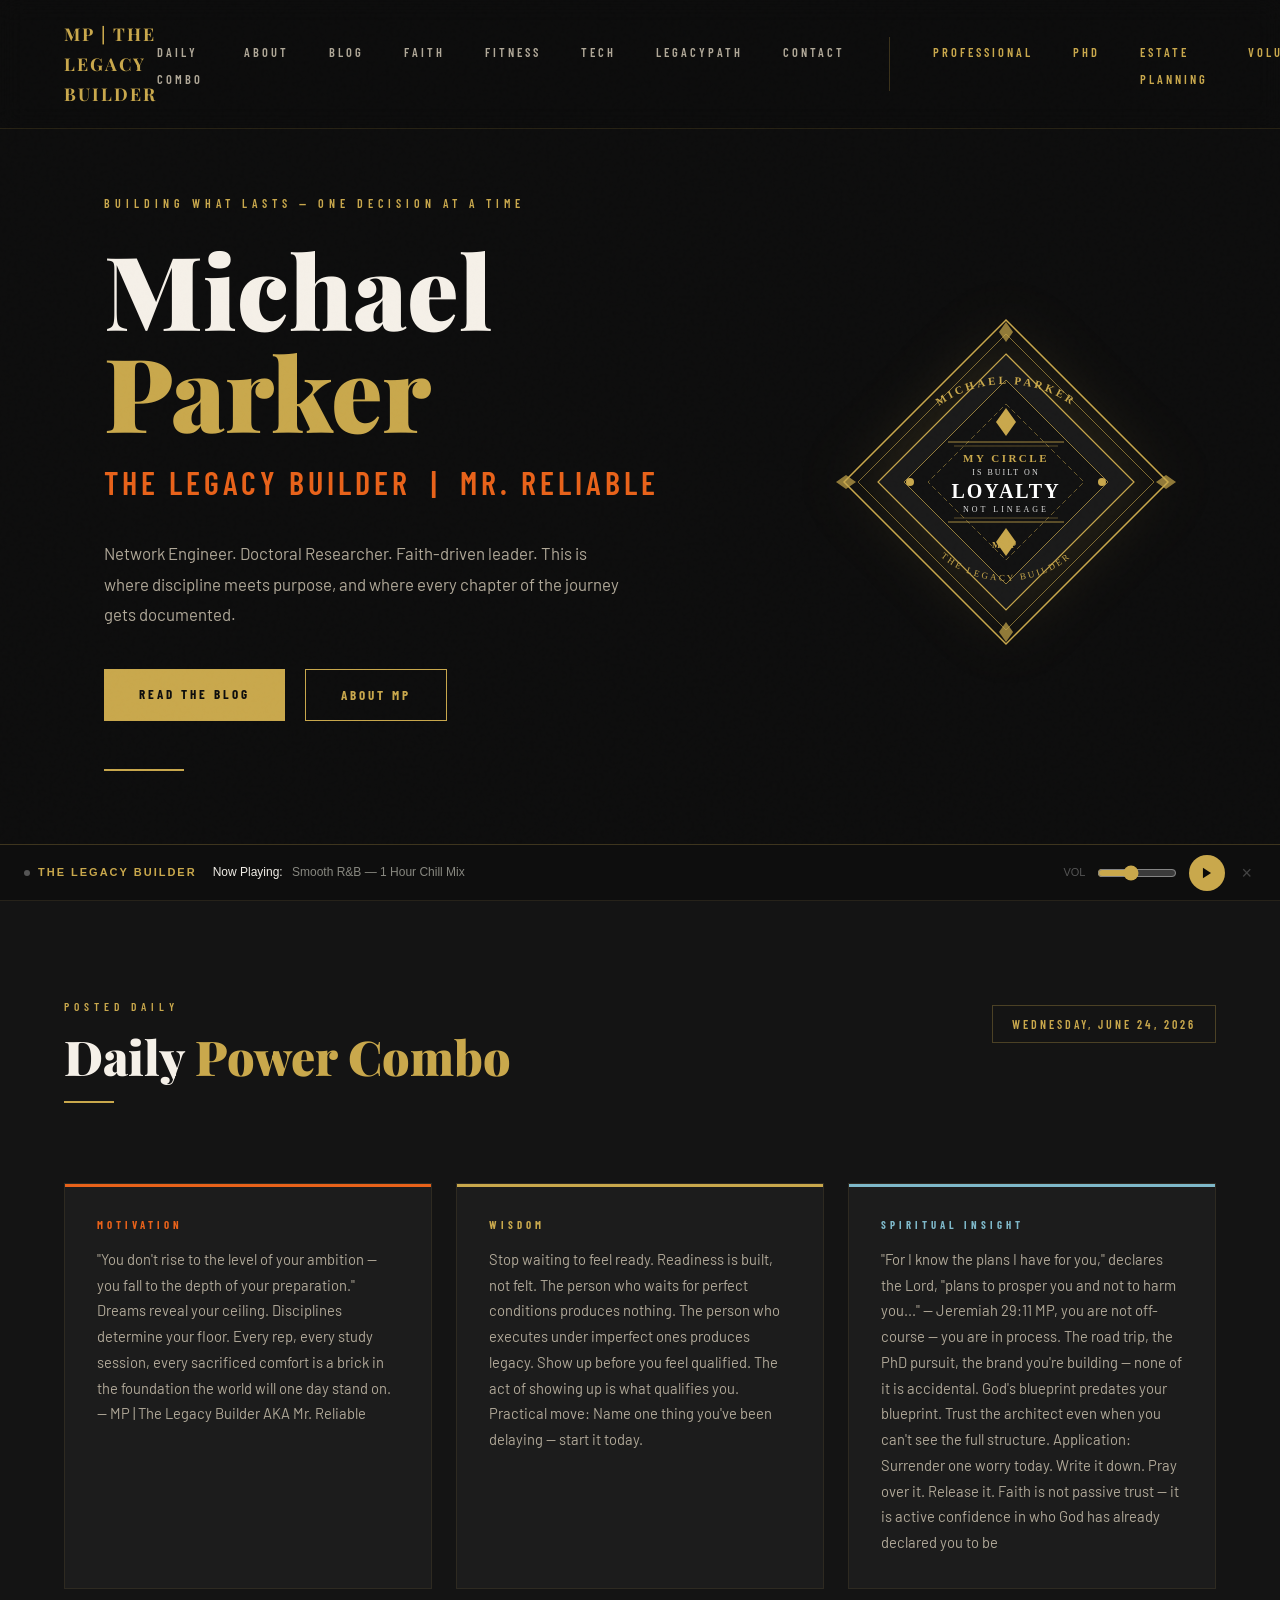
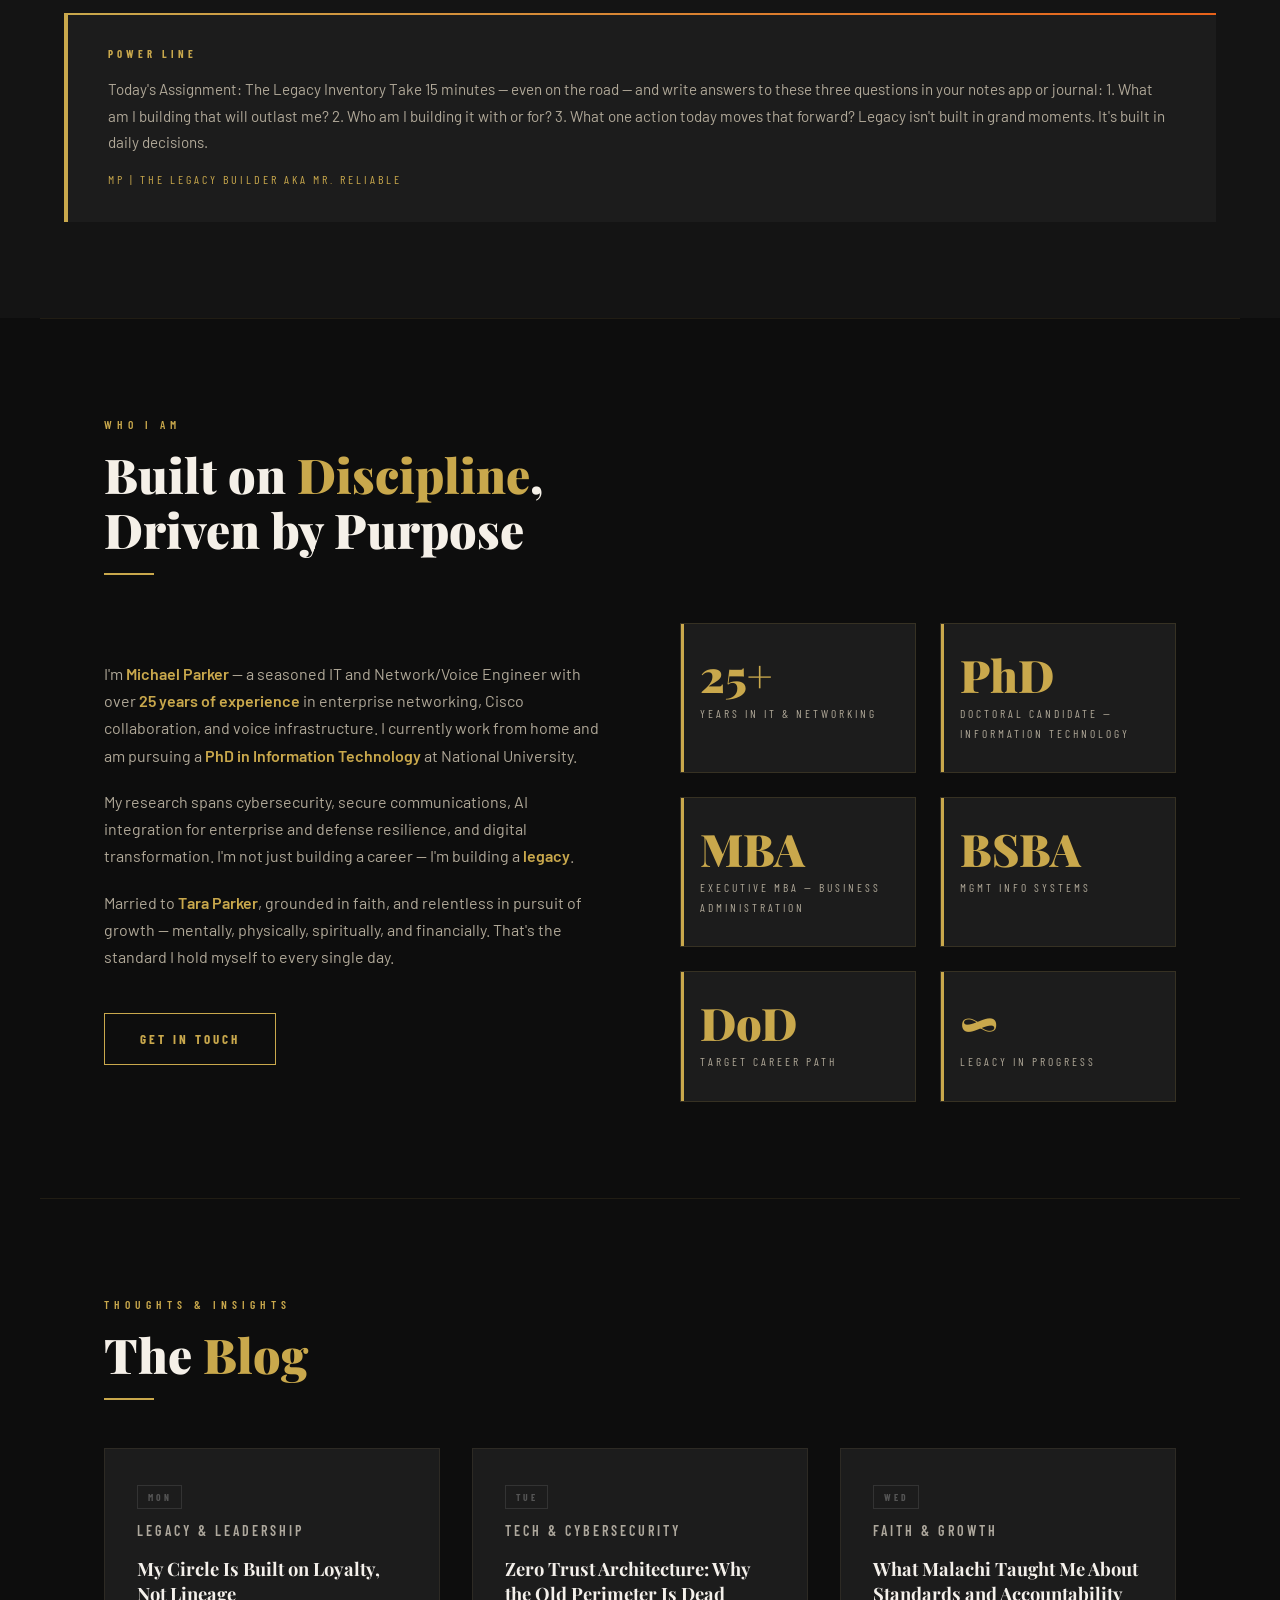
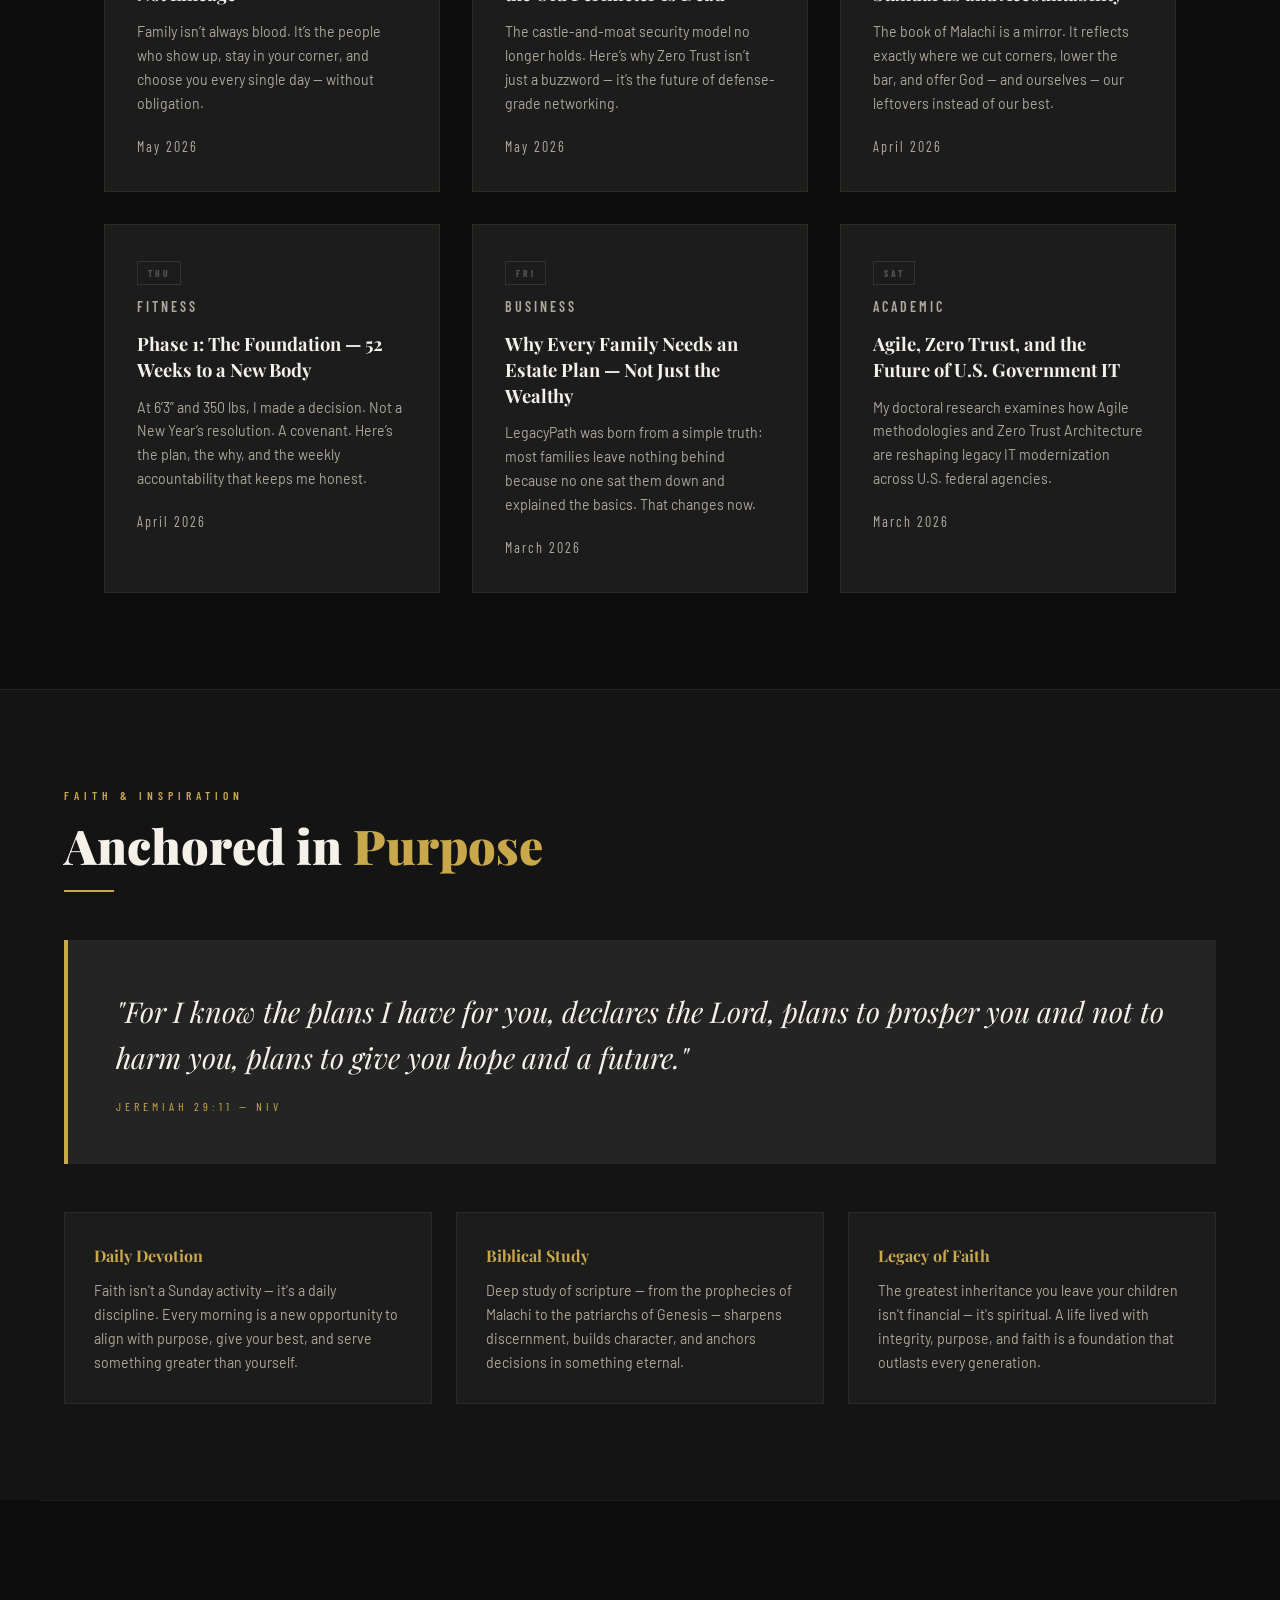
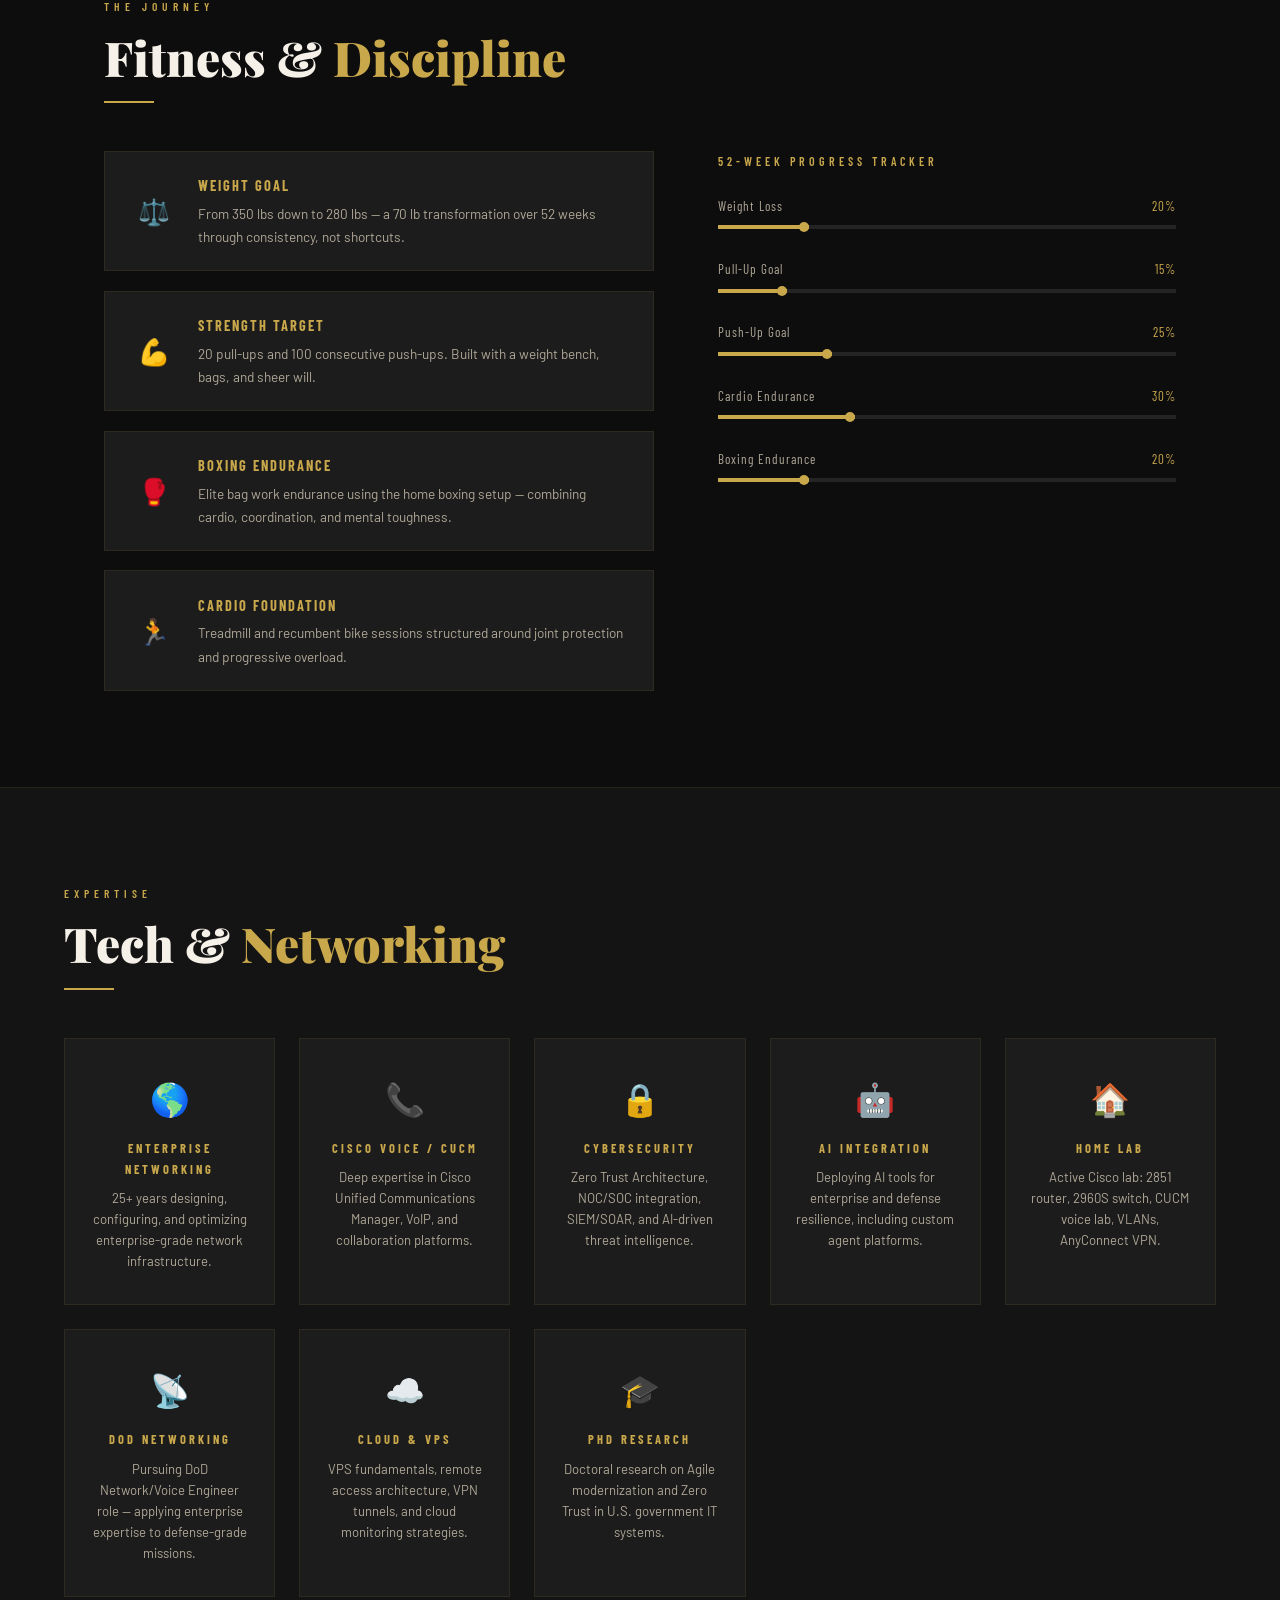
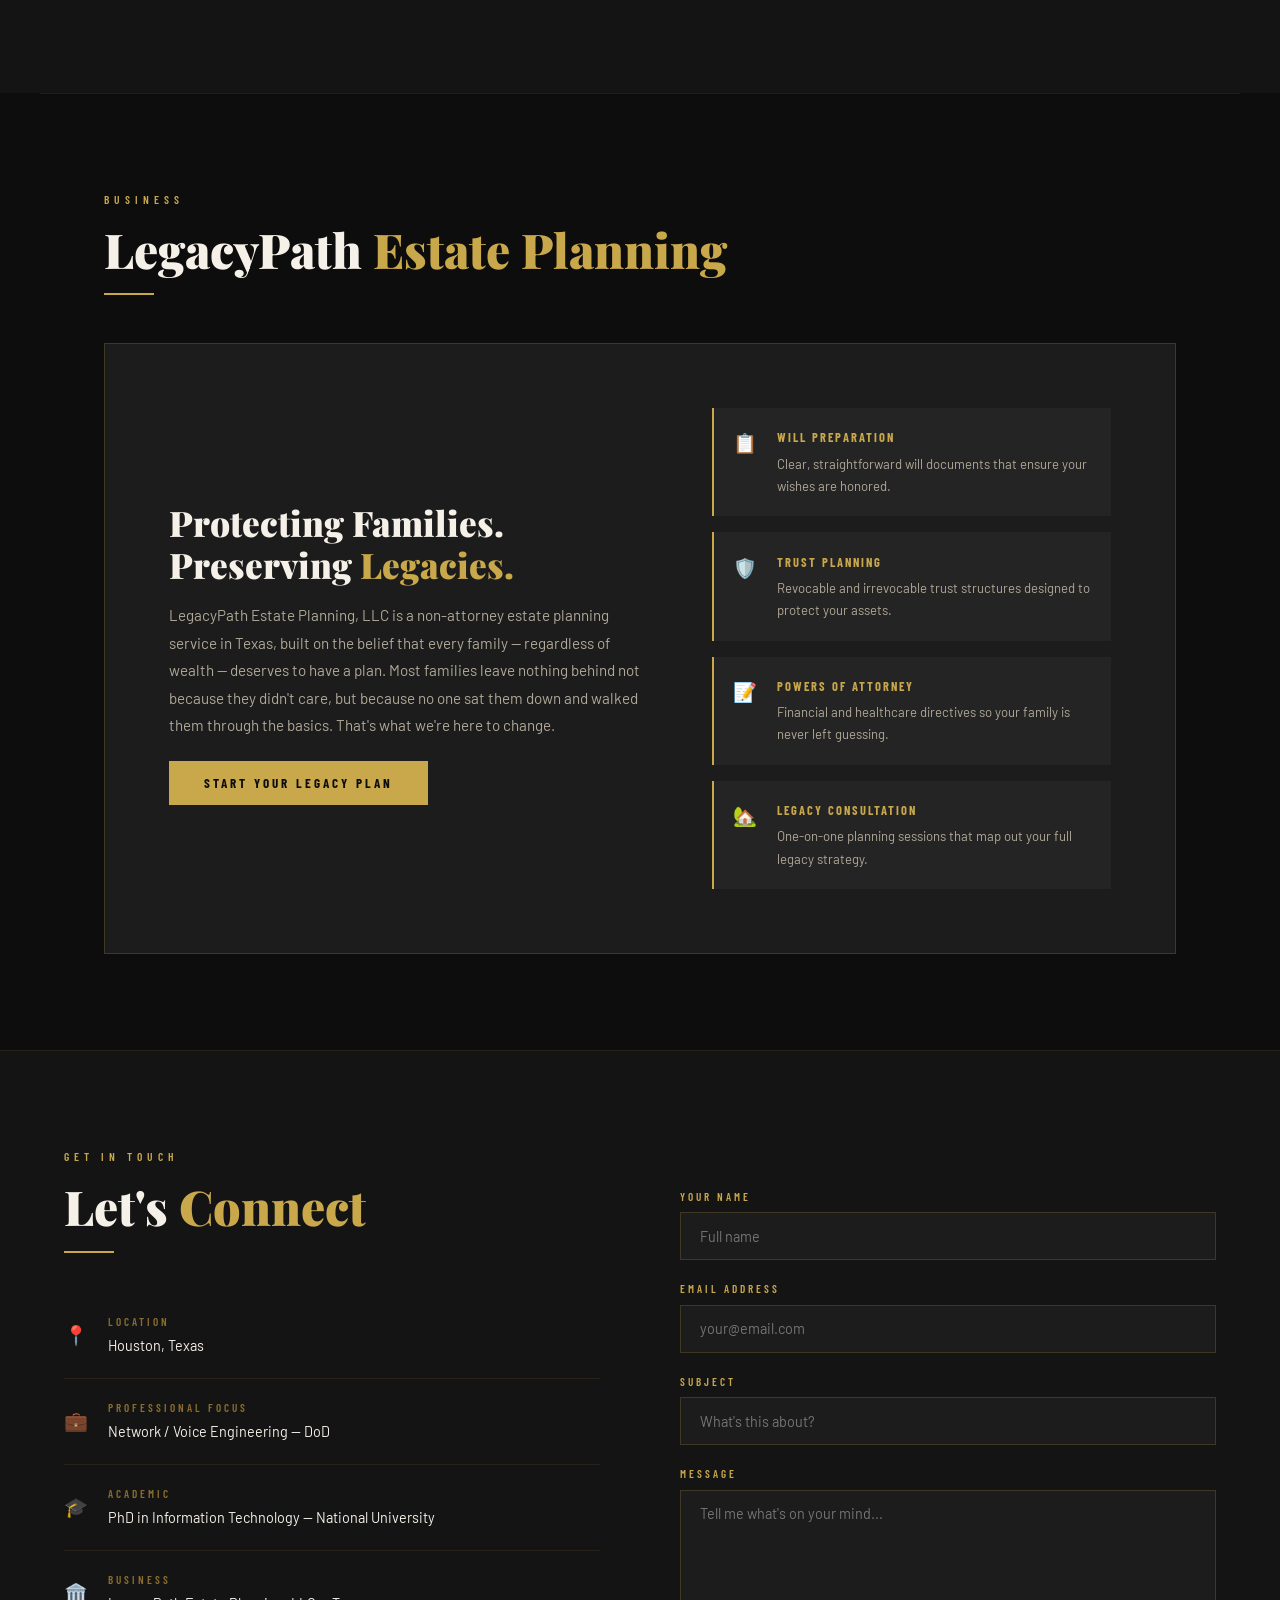
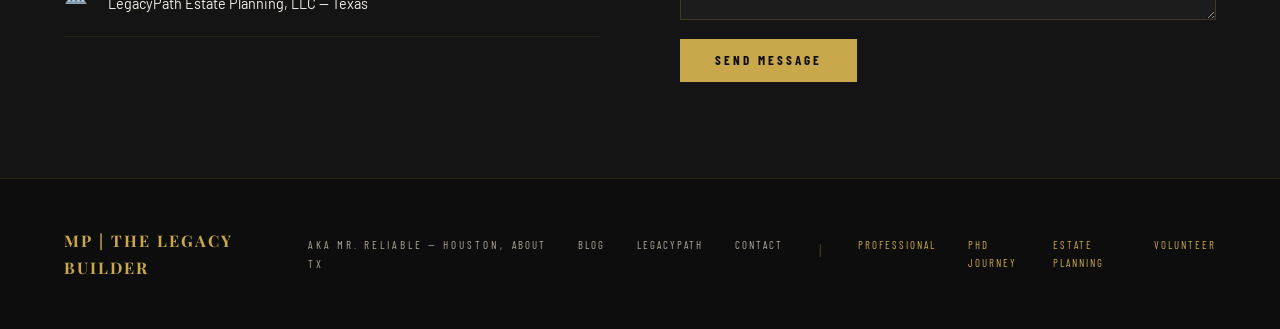
==== index.html @ 39d481fd "Daily Power Combo — Wednesday, June 24, 2026" ====
<!DOCTYPE html>
<html lang="en">
<head>
<meta charset="UTF-8">
<meta http-equiv="Content-Type" content="text/html; charset=UTF-8">
<meta name="viewport" content="width=device-width, initial-scale=1.0">
<title>Michael Parker | The Legacy Builder</title>
<link href="https://fonts.googleapis.com/css2?family=Playfair+Display:ital,wght@0,400;0,700;0,900;1,400&family=Barlow:wght@300;400;500;600&family=Barlow+Condensed:wght@600;700&display=swap" rel="stylesheet">
<style>
  :root {
    --gold: #C9A84C;
    --gold-light: #e0c070;
    --gold-dim: #8a6e2f;
    --black: #0d0d0d;
    --dark: #141414;
    --dark2: #1c1c1c;
    --dark3: #242424;
    --white: #f5f0e8;
    --white-dim: #b0a898;
    --orange: #E8621A;
    --orange-dark: #b34500;
  }

  * { margin: 0; padding: 0; box-sizing: border-box; }

  html { scroll-behavior: smooth; }

  body {
    background: var(--black);
    color: var(--white);
    font-family: 'Barlow', sans-serif;
    font-weight: 400;
    line-height: 1.7;
    overflow-x: hidden;
  }

  /* ---- NOISE TEXTURE OVERLAY ---- */
  body::before {
    content: '';
    position: fixed;
    inset: 0;
    background-image: url("data:image/svg+xml,%3Csvg viewBox='0 0 256 256' xmlns='http://www.w3.org/2000/svg'%3E%3Cfilter id='noise'%3E%3CfeTurbulence type='fractalNoise' baseFrequency='0.9' numOctaves='4' stitchTiles='stitch'/%3E%3C/filter%3E%3Crect width='100%25' height='100%25' filter='url(%23noise)' opacity='0.04'/%3E%3C/svg%3E");
    pointer-events: none;
    z-index: 1000;
    opacity: 0.4;
  }

  /* ---- NAV ---- */
  nav {
    position: fixed;
    top: 0; left: 0; right: 0;
    z-index: 900;
    display: flex;
    align-items: center;
    justify-content: space-between;
    padding: 1.2rem 4rem;
    background: rgba(13,13,13,0.92);
    backdrop-filter: blur(12px);
    border-bottom: 1px solid rgba(201,168,76,0.15);
  }

  .nav-logo {
    font-family: 'Playfair Display', serif;
    font-size: 1.1rem;
    font-weight: 700;
    color: var(--gold);
    letter-spacing: 2px;
    text-decoration: none;
  }

  .nav-links {
    display: flex;
    gap: 2.5rem;
    list-style: none;
  }

  .nav-links a {
    font-family: 'Barlow Condensed', sans-serif;
    font-size: 0.78rem;
    font-weight: 600;
    letter-spacing: 3px;
    text-transform: uppercase;
    color: var(--white-dim);
    text-decoration: none;
    transition: color 0.2s;
  }

  .nav-links a:hover { color: var(--gold); }

  /* ---- HERO ---- */
  #hero {
    min-height: 100vh;
    display: flex;
    flex-direction: column;
    justify-content: center;
    padding: 8rem 4rem 4rem;
    position: relative;
    overflow: hidden;
  }

  .hero-bg-diamond {
    position: absolute;
    right: -120px;
    top: 50%;
    transform: translateY(-50%) rotate(0deg);
    width: 700px;
    height: 700px;
    opacity: 0.04;
  }

  .hero-eyebrow {
    font-family: 'Barlow Condensed', sans-serif;
    font-size: 0.75rem;
    font-weight: 600;
    letter-spacing: 5px;
    text-transform: uppercase;
    color: var(--gold);
    margin-bottom: 1.5rem;
    animation: fadeUp 0.8s ease forwards;
    opacity: 0;
    animation-delay: 0.2s;
  }

  .hero-name {
    font-family: 'Playfair Display', serif;
    font-size: clamp(3.5rem, 8vw, 7rem);
    font-weight: 900;
    line-height: 1.0;
    color: var(--white);
    animation: fadeUp 0.8s ease forwards;
    opacity: 0;
    animation-delay: 0.4s;
  }

  .hero-name span { color: var(--gold); }

  .hero-title {
    font-family: 'Barlow Condensed', sans-serif;
    font-size: clamp(1.2rem, 3vw, 2rem);
    font-weight: 600;
    letter-spacing: 4px;
    text-transform: uppercase;
    color: var(--orange);
    margin-top: 0.8rem;
    animation: fadeUp 0.8s ease forwards;
    opacity: 0;
    animation-delay: 0.6s;
  }

  .hero-tagline {
    max-width: 520px;
    font-size: 1.05rem;
    color: var(--white-dim);
    margin-top: 1.8rem;
    line-height: 1.8;
    animation: fadeUp 0.8s ease forwards;
    opacity: 0;
    animation-delay: 0.8s;
  }

  .hero-cta-row {
    display: flex;
    gap: 1.2rem;
    margin-top: 2.5rem;
    animation: fadeUp 0.8s ease forwards;
    opacity: 0;
    animation-delay: 1s;
  }

  .btn-primary {
    padding: 0.85rem 2.2rem;
    background: var(--gold);
    color: var(--black);
    font-family: 'Barlow Condensed', sans-serif;
    font-weight: 700;
    font-size: 0.82rem;
    letter-spacing: 3px;
    text-transform: uppercase;
    text-decoration: none;
    border: none;
    cursor: pointer;
    transition: background 0.2s, transform 0.2s;
  }

  .btn-primary:hover { background: var(--gold-light); transform: translateY(-2px); }

  .btn-outline {
    padding: 0.85rem 2.2rem;
    background: transparent;
    color: var(--gold);
    font-family: 'Barlow Condensed', sans-serif;
    font-weight: 700;
    font-size: 0.82rem;
    letter-spacing: 3px;
    text-transform: uppercase;
    text-decoration: none;
    border: 1px solid var(--gold);
    cursor: pointer;
    transition: background 0.2s, color 0.2s, transform 0.2s;
  }

  .btn-outline:hover { background: var(--gold); color: var(--black); transform: translateY(-2px); }

  .hero-rule {
    width: 80px;
    height: 2px;
    background: var(--gold);
    margin-top: 3rem;
    animation: fadeUp 0.8s ease forwards;
    opacity: 0;
    animation-delay: 1.1s;
  }

  /* ---- SECTION SHARED ---- */
  section {
    padding: 6rem 4rem;
    max-width: 1200px;
    margin: 0 auto;
  }

  .section-full {
    max-width: 100%;
    padding: 6rem 4rem;
  }

  .section-eyebrow {
    font-family: 'Barlow Condensed', sans-serif;
    font-size: 0.72rem;
    font-weight: 600;
    letter-spacing: 5px;
    text-transform: uppercase;
    color: var(--gold);
    margin-bottom: 0.8rem;
  }

  .section-title {
    font-family: 'Playfair Display', serif;
    font-size: clamp(2rem, 4vw, 3rem);
    font-weight: 900;
    color: var(--white);
    line-height: 1.15;
    margin-bottom: 1rem;
  }

  .section-title span { color: var(--gold); }

  .section-rule {
    width: 50px;
    height: 2px;
    background: var(--gold);
    margin-bottom: 2.5rem;
  }

  /* ---- ABOUT ---- */
  #about { border-top: 1px solid rgba(201,168,76,0.1); }

  .about-grid {
    display: grid;
    grid-template-columns: 1fr 1fr;
    gap: 5rem;
    align-items: center;
    margin-top: 3rem;
  }

  .about-text p {
    color: var(--white-dim);
    margin-bottom: 1.2rem;
    font-size: 1rem;
  }

  .about-text p strong { color: var(--gold); font-weight: 600; }

  /* ---- 2x2 grid + centered 5th card ---- */
  .about-stats {
    display: grid;
    grid-template-columns: 1fr 1fr;
    gap: 1.5rem;
  }

  .stat-card-center {
    grid-column: 1 / -1;
    display: flex;
    justify-content: center;
    gap: 1.5rem;
  }

  .stat-card-center .stat-card {
    width: calc(50% - 0.75rem);
  }

  .stat-card {
    background: var(--dark2);
    border: 1px solid rgba(201,168,76,0.15);
    padding: 1.8rem 1.2rem;
    position: relative;
    overflow: hidden;
  }

  .stat-card::before {
    content: '';
    position: absolute;
    top: 0; left: 0;
    width: 3px;
    height: 100%;
    background: var(--gold);
  }

  .stat-number {
    font-family: 'Playfair Display', serif;
    font-size: 2.8rem;
    font-weight: 900;
    color: var(--gold);
    line-height: 1;
  }

  .stat-label {
    font-family: 'Barlow Condensed', sans-serif;
    font-size: 0.72rem;
    letter-spacing: 3px;
    text-transform: uppercase;
    color: var(--white-dim);
    margin-top: 0.4rem;
  }

  /* ---- DIVIDER ---- */
  .section-divider {
    width: 100%;
    height: 1px;
    background: linear-gradient(90deg, transparent, rgba(201,168,76,0.3), transparent);
    max-width: 1200px;
    margin: 0 auto;
  }

  /* ---- BLOG ---- */
  #blog { border-top: 1px solid rgba(201,168,76,0.1); }

  .blog-grid {
    display: grid;
    grid-template-columns: repeat(3, 1fr);
    gap: 2rem;
    margin-top: 3rem;
  }

  .blog-card {
    background: var(--dark2);
    border: 1px solid rgba(201,168,76,0.1);
    padding: 2rem;
    cursor: pointer;
    transition: border-color 0.2s, transform 0.2s;
    position: relative;
    overflow: hidden;
  }

  .blog-card::after {
    content: '';
    position: absolute;
    bottom: 0; left: 0;
    width: 0; height: 2px;
    background: var(--gold);
    transition: width 0.3s ease;
  }

  .blog-card:hover { border-color: rgba(201,168,76,0.4); transform: translateY(-4px); }
  .blog-card:hover::after { width: 100%; }

  .blog-tag {
    font-family: 'Barlow Condensed', sans-serif;
    font-size: 0.65rem;
    font-weight: 600;
    letter-spacing: 3px;
    text-transform: uppercase;
    color: var(--orange);
    margin-bottom: 0.8rem;
  }

  .blog-card h3 {
    font-family: 'Playfair Display', serif;
    font-size: 1.15rem;
    font-weight: 700;
    color: var(--white);
    line-height: 1.4;
    margin-bottom: 0.8rem;
  }

  .blog-card p {
    font-size: 0.88rem;
    color: var(--white-dim);
    line-height: 1.7;
  }

  .blog-date {
    font-size: 0.72rem;
    color: var(--gold-dim);
    margin-top: 1.2rem;
    font-family: 'Barlow Condensed', sans-serif;
    letter-spacing: 2px;
  }


  .blog-card-link {
    text-decoration: none;
    color: inherit;
    display: block;
  }

  .blog-card-link:hover .blog-card {
    border-color: rgba(201,168,76,0.4);
    transform: translateY(-4px);
  }

  .blog-card-link:hover .blog-card::after {
    width: 100%;
  }

  /* ---- FAITH ---- */
  #faith {
    border-top: 1px solid rgba(201,168,76,0.1);
    background: var(--dark);
    max-width: 100%;
    padding: 6rem 4rem;
  }

  .faith-inner {
    max-width: 1200px;
    margin: 0 auto;
  }

  .verse-feature {
    background: var(--dark3);
    border-left: 4px solid var(--gold);
    padding: 3rem;
    margin: 3rem 0;
    position: relative;
  }

  .verse-text {
    font-family: 'Playfair Display', serif;
    font-size: clamp(1.3rem, 2.5vw, 1.8rem);
    font-style: italic;
    color: var(--white);
    line-height: 1.6;
    margin-bottom: 1rem;
  }

  .verse-ref {
    font-family: 'Barlow Condensed', sans-serif;
    font-size: 0.75rem;
    letter-spacing: 4px;
    color: var(--gold);
    text-transform: uppercase;
  }

  .faith-grid {
    display: grid;
    grid-template-columns: repeat(3, 1fr);
    gap: 1.5rem;
    margin-top: 2rem;
  }

  .faith-card {
    background: var(--dark2);
    border: 1px solid rgba(201,168,76,0.1);
    padding: 1.8rem;
    transition: border-color 0.2s;
  }

  .faith-card:hover { border-color: rgba(201,168,76,0.35); }

  .faith-card h4 {
    font-family: 'Playfair Display', serif;
    font-size: 1rem;
    font-weight: 700;
    color: var(--gold);
    margin-bottom: 0.6rem;
  }

  .faith-card p { font-size: 0.88rem; color: var(--white-dim); line-height: 1.7; }

  /* ---- FITNESS ---- */
  #fitness { border-top: 1px solid rgba(201,168,76,0.1); }

  .fitness-layout {
    display: grid;
    grid-template-columns: 1.2fr 1fr;
    gap: 4rem;
    margin-top: 3rem;
    align-items: start;
  }

  .fitness-goals { display: flex; flex-direction: column; gap: 1.2rem; }

  .goal-item {
    display: flex;
    align-items: center;
    gap: 1.5rem;
    background: var(--dark2);
    border: 1px solid rgba(201,168,76,0.1);
    padding: 1.4rem 1.8rem;
    transition: border-color 0.2s;
  }

  .goal-item:hover { border-color: rgba(201,168,76,0.3); }

  .goal-icon {
    font-size: 1.6rem;
    min-width: 40px;
    text-align: center;
  }

  .goal-text h4 {
    font-family: 'Barlow Condensed', sans-serif;
    font-size: 0.9rem;
    font-weight: 700;
    letter-spacing: 2px;
    text-transform: uppercase;
    color: var(--gold);
    margin-bottom: 0.2rem;
  }

  .goal-text p { font-size: 0.85rem; color: var(--white-dim); }

  .progress-section h3 {
    font-family: 'Barlow Condensed', sans-serif;
    font-size: 0.75rem;
    font-weight: 600;
    letter-spacing: 4px;
    text-transform: uppercase;
    color: var(--gold);
    margin-bottom: 1.5rem;
  }

  .progress-item { margin-bottom: 1.8rem; }

  .progress-label {
    display: flex;
    justify-content: space-between;
    font-size: 0.82rem;
    color: var(--white-dim);
    margin-bottom: 0.5rem;
    font-family: 'Barlow Condensed', sans-serif;
    letter-spacing: 1px;
  }

  .progress-label span:last-child { color: var(--gold); }

  .progress-bar {
    width: 100%;
    height: 4px;
    background: var(--dark3);
    position: relative;
  }

  .progress-fill {
    height: 100%;
    background: var(--gold);
    position: relative;
  }

  .progress-fill::after {
    content: '';
    position: absolute;
    right: 0; top: -3px;
    width: 10px; height: 10px;
    background: var(--gold);
    border-radius: 50%;
  }

  /* ---- TECH ---- */
  #tech {
    border-top: 1px solid rgba(201,168,76,0.1);
    background: var(--dark);
    max-width: 100%;
    padding: 6rem 4rem;
  }

  .tech-inner { max-width: 1200px; margin: 0 auto; }

  .tech-grid {
    display: grid;
    grid-template-columns: repeat(5, 1fr);
    gap: 1.5rem;
    margin-top: 3rem;
  }

  .tech-card {
    background: var(--dark2);
    border: 1px solid rgba(201,168,76,0.1);
    padding: 2rem 1.5rem;
    text-align: center;
    transition: border-color 0.2s, transform 0.2s;
    cursor: default;
  }

  .tech-card:hover { border-color: rgba(201,168,76,0.4); transform: translateY(-3px); }

  .tech-icon { font-size: 2rem; margin-bottom: 0.8rem; }

  .tech-card h4 {
    font-family: 'Barlow Condensed', sans-serif;
    font-size: 0.78rem;
    font-weight: 700;
    letter-spacing: 3px;
    text-transform: uppercase;
    color: var(--gold);
    margin-bottom: 0.5rem;
  }

  .tech-card p { font-size: 0.82rem; color: var(--white-dim); line-height: 1.6; }

  /* ---- LEGACYPATH ---- */
  #legacypath { border-top: 1px solid rgba(201,168,76,0.1); }

  .lp-hero {
    background: var(--dark2);
    border: 1px solid rgba(201,168,76,0.2);
    padding: 4rem;
    margin-top: 3rem;
    display: grid;
    grid-template-columns: 1.2fr 1fr;
    gap: 4rem;
    align-items: center;
    position: relative;
    overflow: hidden;
  }

  .lp-hero::before {
    content: '';
    position: absolute;
    top: -2px; left: 0;
    width: 100%; height: 2px;
    background: linear-gradient(90deg, var(--gold), var(--orange), var(--gold));
  }

  .lp-title {
    font-family: 'Playfair Display', serif;
    font-size: 2.2rem;
    font-weight: 900;
    color: var(--white);
    line-height: 1.2;
    margin-bottom: 1rem;
  }

  .lp-title span { color: var(--gold); }

  .lp-desc { font-size: 0.95rem; color: var(--white-dim); line-height: 1.8; margin-bottom: 1.8rem; }

  .lp-services { display: flex; flex-direction: column; gap: 1rem; }

  .lp-service {
    display: flex;
    align-items: flex-start;
    gap: 1rem;
    padding: 1.2rem;
    background: var(--dark3);
    border-left: 2px solid var(--gold);
  }

  .lp-service-icon { font-size: 1.2rem; min-width: 28px; }

  .lp-service h4 {
    font-family: 'Barlow Condensed', sans-serif;
    font-size: 0.78rem;
    font-weight: 700;
    letter-spacing: 2px;
    text-transform: uppercase;
    color: var(--gold);
    margin-bottom: 0.25rem;
  }

  .lp-service p { font-size: 0.82rem; color: var(--white-dim); }

  /* ---- CONTACT ---- */
  #contact {
    border-top: 1px solid rgba(201,168,76,0.1);
    background: var(--dark);
    max-width: 100%;
    padding: 6rem 4rem;
  }

  .contact-inner {
    max-width: 1200px;
    margin: 0 auto;
    display: grid;
    grid-template-columns: 1fr 1fr;
    gap: 5rem;
    align-items: start;
  }

  .contact-form { display: flex; flex-direction: column; gap: 1.2rem; margin-top: 2.5rem; }

  .form-group { display: flex; flex-direction: column; gap: 0.4rem; }

  .form-group label {
    font-family: 'Barlow Condensed', sans-serif;
    font-size: 0.7rem;
    font-weight: 600;
    letter-spacing: 3px;
    text-transform: uppercase;
    color: var(--gold);
  }

  .form-group input,
  .form-group textarea {
    background: var(--dark2);
    border: 1px solid rgba(201,168,76,0.2);
    color: var(--white);
    padding: 0.9rem 1.2rem;
    font-family: 'Barlow', sans-serif;
    font-size: 0.9rem;
    outline: none;
    transition: border-color 0.2s;
    resize: vertical;
  }

  .form-group input:focus,
  .form-group textarea:focus { border-color: var(--gold); }

  .form-group textarea { min-height: 130px; }

  .contact-info { margin-top: 2.5rem; }

  .contact-item {
    display: flex;
    align-items: center;
    gap: 1rem;
    padding: 1.2rem 0;
    border-bottom: 1px solid rgba(201,168,76,0.1);
  }

  .contact-item-icon { font-size: 1.2rem; color: var(--gold); min-width: 28px; }

  .contact-item-text h4 {
    font-family: 'Barlow Condensed', sans-serif;
    font-size: 0.7rem;
    font-weight: 600;
    letter-spacing: 3px;
    text-transform: uppercase;
    color: var(--gold-dim);
    margin-bottom: 0.2rem;
  }

  .contact-item-text p { font-size: 0.9rem; color: var(--white); }

  /* ---- FOOTER ---- */
  footer {
    background: var(--black);
    border-top: 1px solid rgba(201,168,76,0.15);
    padding: 3rem 4rem;
    display: flex;
    justify-content: space-between;
    align-items: center;
  }

  .footer-brand {
    font-family: 'Playfair Display', serif;
    font-size: 1rem;
    font-weight: 700;
    color: var(--gold);
    letter-spacing: 2px;
  }

  .footer-sig {
    font-family: 'Barlow Condensed', sans-serif;
    font-size: 0.7rem;
    letter-spacing: 3px;
    text-transform: uppercase;
    color: var(--white-dim);
  }

  .footer-links { display: flex; gap: 2rem; }

  .footer-links a {
    font-family: 'Barlow Condensed', sans-serif;
    font-size: 0.68rem;
    letter-spacing: 2px;
    text-transform: uppercase;
    color: var(--white-dim);
    text-decoration: none;
    transition: color 0.2s;
  }

  .footer-links a:hover { color: var(--gold); }

  /* ---- ANIMATIONS ---- */
  @keyframes fadeUp {
    from { opacity: 0; transform: translateY(24px); }
    to { opacity: 1; transform: translateY(0); }
  }

  .reveal {
    opacity: 0;
    transform: translateY(28px);
    transition: opacity 0.7s ease, transform 0.7s ease;
  }

  .reveal.visible { opacity: 1; transform: translateY(0); }

  /* ---- HERO EMBLEM ---- */
  .hero-layout {
    display: grid;
    grid-template-columns: 1fr auto;
    gap: 4rem;
    align-items: center;
  }

  .hero-emblem-wrap {
    animation: fadeUp 1s ease forwards;
    opacity: 0;
    animation-delay: 0.5s;
    display: flex;
    justify-content: center;
    align-items: center;
  }

  .hero-emblem-wrap svg {
    width: 340px;
    height: 340px;
    filter: drop-shadow(0 0 32px rgba(201,168,76,0.18));
  }

  @keyframes rotateSlow {
    from { transform: rotate(0deg); }
    to { transform: rotate(360deg); }
  }

  .emblem-outer-ring {
    transform-origin: center;
    animation: rotateSlow 30s linear infinite;
  }

  /* ---- DAILY COMBO ---- */
  #daily-combo {
    border-top: 1px solid rgba(201,168,76,0.1);
    background: var(--dark);
    max-width: 100%;
    padding: 6rem 4rem;
  }

  .combo-inner { max-width: 1200px; margin: 0 auto; }

  .combo-header {
    display: flex;
    justify-content: space-between;
    align-items: flex-start;
    margin-bottom: 2.5rem;
  }

  .combo-date {
    font-family: 'Barlow Condensed', sans-serif;
    font-size: 0.75rem;
    font-weight: 600;
    letter-spacing: 3px;
    text-transform: uppercase;
    color: var(--gold);
    border: 1px solid rgba(201,168,76,0.3);
    padding: 0.5rem 1.2rem;
    white-space: nowrap;
    margin-top: 0.5rem;
  }

  .combo-grid {
    display: grid;
    grid-template-columns: repeat(3, 1fr);
    gap: 1.5rem;
    margin-bottom: 1.5rem;
  }

  .combo-card {
    background: var(--dark2);
    border: 1px solid rgba(201,168,76,0.1);
    padding: 2rem;
    position: relative;
    overflow: hidden;
  }

  .combo-card::before {
    content: '';
    position: absolute;
    top: 0; left: 0;
    width: 100%; height: 3px;
  }

  .combo-card.motivation::before { background: var(--orange); }
  .combo-card.wisdom::before { background: var(--gold); }
  .combo-card.spiritual::before { background: #7eb8c9; }

  .combo-card-label {
    font-family: 'Barlow Condensed', sans-serif;
    font-size: 0.68rem;
    font-weight: 700;
    letter-spacing: 4px;
    text-transform: uppercase;
    margin-bottom: 0.8rem;
  }

  .combo-card.motivation .combo-card-label { color: var(--orange); }
  .combo-card.wisdom .combo-card-label { color: var(--gold); }
  .combo-card.spiritual .combo-card-label { color: #7eb8c9; }

  .combo-card p:last-child {
    font-size: 0.92rem;
    color: var(--white-dim);
    line-height: 1.75;
  }

  .combo-powerline {
    background: var(--dark2);
    border-left: 4px solid var(--gold);
    padding: 2rem 2.5rem;
    position: relative;
  }

  .combo-powerline::before {
    content: '';
    position: absolute;
    top: 0; left: 0;
    width: 100%; height: 2px;
    background: linear-gradient(90deg, var(--gold), var(--orange));
  }

  .combo-powerline-label {
    font-family: 'Barlow Condensed', sans-serif;
    font-size: 0.68rem;
    font-weight: 700;
    letter-spacing: 4px;
    text-transform: uppercase;
    color: var(--gold);
    margin-bottom: 0.8rem;
  }

  .combo-powerline p {
    font-size: 0.95rem;
    color: var(--white-dim);
    line-height: 1.75;
    display: flex;
    flex-direction: column;
    gap: 0.8rem;
  }

  .combo-powerline span {
    font-family: 'Barlow Condensed', sans-serif;
    font-size: 0.75rem;
    letter-spacing: 3px;
    text-transform: uppercase;
    color: var(--gold);
  }

  @media (max-width: 768px) {
    .combo-grid { grid-template-columns: 1fr; }
    .combo-header { flex-direction: column; gap: 1rem; }
    #daily-combo { padding: 4rem 1.5rem; }
  }


  @media (max-width: 768px) {
    nav { padding: 1rem 1.5rem; }
    .nav-links { display: none; }
    section, .section-full, #faith, #tech, #contact, #fitness { padding: 4rem 1.5rem; }
    #hero { padding: 7rem 1.5rem 3rem; }
    .hero-layout { grid-template-columns: 1fr; gap: 2.5rem; }
    .hero-emblem-wrap svg { width: 220px; height: 220px; }
    .about-grid, .blog-grid, .faith-grid, .tech-grid,
    .fitness-layout, .lp-hero, .contact-inner { grid-template-columns: 1fr; gap: 2rem; }
    .about-stats { grid-template-columns: repeat(2, 1fr); }
    footer { flex-direction: column; gap: 1rem; text-align: center; }
    .footer-links { flex-wrap: wrap; justify-content: center; }
  }
</style>
<!-- Google tag (gtag.js) -->
<script async src="https://www.googletagmanager.com/gtag/js?id=G-Q36BF0CL53"></script>
<script>
  window.dataLayer = window.dataLayer || [];
  function gtag(){dataLayer.push(arguments);}
  gtag('js', new Date());
  gtag('config', 'G-Q36BF0CL53');
</script>
</head>
<body>

<!-- NAV -->
<nav>
  <a class="nav-logo" href="#hero">MP | THE LEGACY BUILDER</a>
  <ul class="nav-links">
    <li><a href="#daily-combo">Daily Combo</a></li>
    <li><a href="#about">About</a></li>
    <li><a href="#blog">Blog</a></li>
    <li><a href="#faith">Faith</a></li>
    <li><a href="#fitness">Fitness</a></li>
    <li><a href="#tech">Tech</a></li>
    <li><a href="#legacypath">LegacyPath</a></li>
    <li><a href="#contact">Contact</a></li>
    <li style="width:1px; background:rgba(201,168,76,0.25); margin:0 4px; align-self:stretch;"></li>
    <li><a href="professional.html" style="color:var(--gold);">Professional</a></li>
    <li><a href="phd.html" style="color:var(--gold);">PhD</a></li>
    <li><a href="legacypath.html" style="color:var(--gold);">Estate Planning</a></li>
    <li><a href="volunteer.html" style="color:var(--gold);">Volunteer</a></li>
  </ul>
</nav>

<!-- HERO -->
<section id="hero">
  <div class="hero-layout">
    <div class="hero-content">
      <p class="hero-eyebrow">Building What Lasts &mdash; One Decision at a Time</p>
      <h1 class="hero-name">Michael<br><span>Parker</span></h1>
      <p class="hero-title">The Legacy Builder &nbsp;|&nbsp; Mr. Reliable</p>
      <p class="hero-tagline">Network Engineer. Doctoral Researcher. Faith-driven leader. This is where discipline meets purpose, and where every chapter of the journey gets documented.</p>
      <div class="hero-cta-row">
        <a href="#blog" class="btn-primary">Read the Blog</a>
        <a href="#about" class="btn-outline">About MP</a>
      </div>
      <div class="hero-rule"></div>
    </div>

    <div class="hero-emblem-wrap">
      <svg viewBox="0 0 340 340" xmlns="http://www.w3.org/2000/svg">
        <defs>
          <path id="heroTopArc" d="M 58,170 A 113,113 0 0,1 282,170"/>
          <path id="heroBottomArc" d="M 70,182 A 101,101 0 0,0 270,182"/>
        </defs>

        <g class="emblem-outer-ring">
          <polygon points="170,8 332,170 170,332 8,170" fill="none" stroke="#C9A84C" stroke-width="1.5"/>
          <polygon points="170,22 318,170 170,318 22,170" fill="none" stroke="#C9A84C" stroke-width="0.6"/>
          <polygon points="170,10 177,20 170,30 163,20" fill="#C9A84C" opacity="0.7"/>
          <polygon points="330,163 340,170 330,177 320,170" fill="#C9A84C" opacity="0.7"/>
          <polygon points="170,310 177,320 170,330 163,320" fill="#C9A84C" opacity="0.7"/>
          <polygon points="10,163 20,170 10,177 0,170" fill="#C9A84C" opacity="0.7"/>
        </g>

        <polygon points="170,42 298,170 170,298 42,170" fill="#1a1a1a" stroke="#C9A84C" stroke-width="1.2"/>
        <polygon points="170,68 272,170 170,272 68,170" fill="#111111" stroke="#C9A84C" stroke-width="0.7"/>
        <polygon points="170,92 248,170 170,248 92,170" fill="none" stroke="#C9A84C" stroke-width="0.5" stroke-dasharray="5,3"/>

        <text font-family="Georgia, serif" font-size="11" font-weight="700" fill="#C9A84C" letter-spacing="3">
          <textPath href="#heroTopArc" startOffset="50%" text-anchor="middle">MICHAEL  PARKER</textPath>
        </text>

        <text font-family="Georgia, serif" font-size="9" font-weight="400" fill="#C9A84C" letter-spacing="2.5">
          <textPath href="#heroBottomArc" startOffset="50%" text-anchor="middle">THE  LEGACY  BUILDER</textPath>
        </text>

        <polygon points="170,96 180,110 170,124 160,110" fill="#C9A84C"/>
        <polygon points="170,216 180,230 170,244 160,230" fill="#C9A84C"/>
        <circle cx="74" cy="170" r="4" fill="#C9A84C"/>
        <circle cx="266" cy="170" r="4" fill="#C9A84C"/>
        <line x1="112" y1="130" x2="228" y2="130" stroke="#C9A84C" stroke-width="0.8"/>
        <line x1="118" y1="134" x2="222" y2="134" stroke="#C9A84C" stroke-width="0.4"/>
        <line x1="118" y1="206" x2="222" y2="206" stroke="#C9A84C" stroke-width="0.4"/>
        <line x1="112" y1="210" x2="228" y2="210" stroke="#C9A84C" stroke-width="0.8"/>
        <text x="170" y="150" text-anchor="middle" font-family="Georgia, serif" font-size="11" font-weight="700" fill="#C9A84C" letter-spacing="2.5">MY CIRCLE</text>
        <text x="170" y="163" text-anchor="middle" font-family="Georgia, serif" font-size="8" font-weight="400" fill="#e0e0e0" letter-spacing="2">IS BUILT ON</text>
        <text x="170" y="186" text-anchor="middle" font-family="Georgia, serif" font-size="20" font-weight="700" fill="#ffffff" letter-spacing="2">LOYALTY</text>
        <text x="170" y="200" text-anchor="middle" font-family="Georgia, serif" font-size="8" font-weight="400" fill="#e0e0e0" letter-spacing="3">NOT LINEAGE</text>
        <text x="170" y="236" text-anchor="middle" font-family="Georgia, serif" font-size="9" font-weight="700" fill="#C9A84C" letter-spacing="4">M  P</text>
      </svg>
    </div>
  </div>
</section>

<!-- DAILY POWER COMBO -->
<div id="daily-combo">
  <div class="combo-inner">

    <div class="combo-header">
      <div>
        <p class="section-eyebrow reveal">Posted Daily</p>
        <h2 class="section-title reveal">Daily <span>Power Combo</span></h2>
        <div class="section-rule reveal"></div>
      </div>
      <div class="combo-date reveal">Wednesday, June 24, 2026</div>
    </div>

    <div class="combo-grid">
      <div class="combo-card motivation reveal">
        <p class="combo-card-label">Motivation</p>
        <p>&quot;You don't rise to the level
of your ambition —
you fall to the depth
of your preparation.&quot;
Dreams reveal your ceiling. Disciplines determine your floor.
Every rep, every study session, every sacrificed comfort
is a brick in the foundation the world will one day stand on.
— MP | The Legacy Builder AKA Mr. Reliable</p>
      </div>
      <div class="combo-card wisdom reveal">
        <p class="combo-card-label">Wisdom</p>
        <p>Stop waiting to feel ready. Readiness is built, not felt.
The person who waits for perfect conditions produces
nothing. The person who executes under imperfect ones
produces legacy. Show up before you feel qualified.
The act of showing up is what qualifies you.
Practical move: Name one thing you've been delaying — start it today.</p>
      </div>
      <div class="combo-card spiritual reveal">
        <p class="combo-card-label">Spiritual Insight</p>
        <p>&quot;For I know the plans I have for you,&quot; declares the Lord,
&quot;plans to prosper you and not to harm you...&quot; — Jeremiah 29:11
MP, you are not off-course — you are in process. The road trip,
the PhD pursuit, the brand you're building — none of it is
accidental. God's blueprint predates your blueprint. Trust the
architect even when you can't see the full structure.
Application: Surrender one worry today. Write it down. Pray over it. Release it.
Faith is not passive trust — it is active confidence in who God has already declared you to be</p>
      </div>
    </div>

    <div class="combo-powerline reveal">
      <div class="combo-powerline-label">Power Line</div>
      <p>
        Today's Assignment: The Legacy Inventory
Take 15 minutes — even on the road — and write answers
to these three questions in your notes app or journal:
1.
What am I building that will outlast me?
2.
Who am I building it with or for?
3.
What one action today moves that forward?
Legacy isn't built in grand moments. It's built in daily decisions.
        <span>MP | The Legacy Builder AKA Mr. Reliable</span>
      </p>
    </div>

  </div>
</div>

<!-- ABOUT -->
<section id="about">
  <p class="section-eyebrow reveal">Who I Am</p>
  <h2 class="section-title reveal">Built on <span>Discipline</span>,<br>Driven by Purpose</h2>
  <div class="section-rule reveal"></div>

  <div class="about-grid">
    <div class="about-text reveal">
      <p>I'm <strong>Michael Parker</strong> &mdash; a seasoned IT and Network/Voice Engineer with over <strong>25 years of experience</strong> in enterprise networking, Cisco collaboration, and voice infrastructure. I currently work from home and am pursuing a <strong>PhD in Information Technology</strong> at National University.</p>
      <p>My research spans cybersecurity, secure communications, AI integration for enterprise and defense resilience, and digital transformation. I'm not just building a career &mdash; I'm building a <strong>legacy</strong>.</p>
      <p>Married to <strong>Tara Parker</strong>, grounded in faith, and relentless in pursuit of growth &mdash; mentally, physically, spiritually, and financially. That's the standard I hold myself to every single day.</p>
      <a href="#contact" class="btn-outline" style="display:inline-block; margin-top:1.5rem;">Get In Touch</a>
    </div>
    <div class="about-stats reveal">
      <div class="stat-card">
        <div class="stat-number">25+</div>
        <div class="stat-label">Years in IT &amp; Networking</div>
      </div>
      <div class="stat-card">
        <div class="stat-number">PhD</div>
        <div class="stat-label">Doctoral Candidate &mdash; Information Technology</div>
      </div>
      <div class="stat-card-center">
        <div class="stat-card">
          <div class="stat-number">MBA</div>
          <div class="stat-label">Executive MBA &mdash; Business Administration</div>
        </div>
        <div class="stat-card">
          <div class="stat-number">BSBA</div>
          <div class="stat-label">Mgmt Info Systems</div>
        </div>
      </div>
      <div class="stat-card">
        <div class="stat-number">DoD</div>
        <div class="stat-label">Target Career Path</div>
      </div>
      <div class="stat-card">
        <div class="stat-number">&#8734;</div>
        <div class="stat-label">Legacy in Progress</div>
      </div>
    </div>
  </div>
</section>

<!-- BLOG -->
<!-- BLOG SECTION: START -->
<section id="blog">
  <p class="section-eyebrow reveal">Thoughts &amp; Insights</p>
  <h2 class="section-title reveal">The <span>Blog</span></h2>
  <div class="section-rule reveal"></div>

  <div class="blog-grid" id="blog-grid">
    <!-- Cards rendered by JS below -->
  </div>
</section>
<!-- BLOG SECTION: END -->

<style>
  .blog-card-inactive {
    opacity: 0.45;
    pointer-events: none;
    cursor: default;
    filter: grayscale(30%);
  }
  .blog-card-active {
    border: 1px solid rgba(201,168,76,0.6) !important;
    box-shadow: 0 0 18px rgba(201,168,76,0.12);
  }
  .blog-day-badge {
    display: inline-block;
    font-family: 'Barlow Condensed', sans-serif;
    font-size: 0.6rem;
    font-weight: 700;
    letter-spacing: 3px;
    text-transform: uppercase;
    padding: 0.18rem 0.6rem;
    margin-bottom: 0.6rem;
    border: 1px solid rgba(201,168,76,0.3);
    color: var(--gold-dim);
  }
  .blog-day-badge.today-badge {
    background: rgba(201,168,76,0.15);
    border-color: var(--gold);
    color: var(--gold);
  }
  .blog-card-inactive .blog-day-badge { border-color: rgba(255,255,255,0.1); color: #555; }
</style>

<script>
(function(){
  var DAYS = ['MON','TUE','WED','THU','FRI','SAT'];
  // jsDay: 0=Sun,1=Mon,...,6=Sat. Map to our index 0=Mon..5=Sat
  var jsDay = new Date().getDay();
  // todayIdx: Mon=0 ... Sat=5; Sun=-1 (no active card on Sunday)
  var todayIdx = (jsDay === 0) ? -1 : jsDay - 1;

  var defaultCards = [
    { tag:'Legacy &amp; Leadership', title:'My Circle Is Built on Loyalty, Not Lineage', excerpt:'Family isn\u2019t always blood. It\u2019s the people who show up, stay in your corner, and choose you every single day \u2014 without obligation.', date:'May 2026', href:'/blog/loyalty-not-lineage' },
    { tag:'Tech &amp; Cybersecurity', title:'Zero Trust Architecture: Why the Old Perimeter Is Dead', excerpt:'The castle-and-moat security model no longer holds. Here\u2019s why Zero Trust isn\u2019t just a buzzword \u2014 it\u2019s the future of defense-grade networking.', date:'May 2026', href:'/blog/zero-trust-architecture' },
    { tag:'Faith &amp; Growth', title:'What Malachi Taught Me About Standards and Accountability', excerpt:'The book of Malachi is a mirror. It reflects exactly where we cut corners, lower the bar, and offer God \u2014 and ourselves \u2014 our leftovers instead of our best.', date:'April 2026', href:'/blog/malachi-standards-accountability' },
    { tag:'Fitness', title:'Phase 1: The Foundation \u2014 52 Weeks to a New Body', excerpt:'At 6\u20193\u201d and 350 lbs, I made a decision. Not a New Year\u2019s resolution. A covenant. Here\u2019s the plan, the why, and the weekly accountability that keeps me honest.', date:'April 2026', href:'/blog/phase-1-foundation-52-weeks' },
    { tag:'Business', title:'Why Every Family Needs an Estate Plan \u2014 Not Just the Wealthy', excerpt:'LegacyPath was born from a simple truth: most families leave nothing behind because no one sat them down and explained the basics. That changes now.', date:'March 2026', href:'/blog/estate-plan-not-just-wealthy' },
    { tag:'Academic', title:'Agile, Zero Trust, and the Future of U.S. Government IT', excerpt:'My doctoral research examines how Agile methodologies and Zero Trust Architecture are reshaping legacy IT modernization across U.S. federal agencies.', date:'March 2026', href:'/blog/agile-zero-trust-government-it' }
  ];

  // Try to load admin-published blog data from a known marker in the page
  var blogData = [];
  try {
    var raw = document.getElementById('blog-data-json');
    if(raw){ blogData = JSON.parse(raw.textContent); }
  } catch(e){}
  if(!blogData || blogData.length < 6){ blogData = defaultCards; }

  var grid = document.getElementById('blog-grid');
  var html = '';
  for(var i=0;i<6;i++){
    var card = blogData[i];
    var isToday = (i === todayIdx);
    var dayLabel = DAYS[i];
    var activeClass = isToday ? 'blog-card-active' : 'blog-card-inactive';
    var badgeClass = isToday ? 'today-badge' : '';
    if(isToday){
      html += '<a href="'+card.href+'" class="blog-card-link"><div class="blog-card reveal '+activeClass+'">';
    } else {
      html += '<div class="blog-card reveal '+activeClass+'">';
    }
    html += '<span class="blog-day-badge '+badgeClass+'">'+dayLabel+(isToday?' &mdash; TODAY':'')+'</span>';
    html += '<p class="blog-tag">'+card.tag+'</p>';
    html += '<h3>'+card.title+'</h3>';
    html += '<p>'+card.excerpt+'</p>';
    html += '<p class="blog-date">'+card.date+'</p>';
    if(isToday){
      html += '</div></a>';
    } else {
      html += '</div>';
    }
  }
  grid.innerHTML = html;

  // Re-trigger reveal observer on new cards
  var reveals2 = grid.querySelectorAll('.reveal');
  reveals2.forEach(function(el){ observer && observer.observe(el); });
})();
</script>

<!-- FAITH -->
<div id="faith" class="section-full">
  <div class="faith-inner">
    <p class="section-eyebrow reveal">Faith &amp; Inspiration</p>
    <h2 class="section-title reveal">Anchored in <span>Purpose</span></h2>
    <div class="section-rule reveal"></div>

    <div class="verse-feature reveal">
      <p class="verse-text">"For I know the plans I have for you, declares the Lord, plans to prosper you and not to harm you, plans to give you hope and a future."</p>
      <p class="verse-ref">Jeremiah 29:11 &mdash; NIV</p>
    </div>

    <div class="faith-grid">
      <div class="faith-card reveal">
        <h4>Daily Devotion</h4>
        <p>Faith isn't a Sunday activity &mdash; it's a daily discipline. Every morning is a new opportunity to align with purpose, give your best, and serve something greater than yourself.</p>
      </div>
      <div class="faith-card reveal">
        <h4>Biblical Study</h4>
        <p>Deep study of scripture &mdash; from the prophecies of Malachi to the patriarchs of Genesis &mdash; sharpens discernment, builds character, and anchors decisions in something eternal.</p>
      </div>
      <div class="faith-card reveal">
        <h4>Legacy of Faith</h4>
        <p>The greatest inheritance you leave your children isn't financial &mdash; it's spiritual. A life lived with integrity, purpose, and faith is a foundation that outlasts every generation.</p>
      </div>
    </div>
  </div>
</div>

<!-- FITNESS -->
<section id="fitness">
  <p class="section-eyebrow reveal">The Journey</p>
  <h2 class="section-title reveal">Fitness &amp; <span>Discipline</span></h2>
  <div class="section-rule reveal"></div>

  <div class="fitness-layout">
    <div class="fitness-goals reveal">
      <div class="goal-item">
        <div class="goal-icon">&#9878;&#65039;</div>
        <div class="goal-text">
          <h4>Weight Goal</h4>
          <p>From 350 lbs down to 280 lbs &mdash; a 70 lb transformation over 52 weeks through consistency, not shortcuts.</p>
        </div>
      </div>
      <div class="goal-item">
        <div class="goal-icon">&#128170;</div>
        <div class="goal-text">
          <h4>Strength Target</h4>
          <p>20 pull-ups and 100 consecutive push-ups. Built with a weight bench, bags, and sheer will.</p>
        </div>
      </div>
      <div class="goal-item">
        <div class="goal-icon">&#129354;</div>
        <div class="goal-text">
          <h4>Boxing Endurance</h4>
          <p>Elite bag work endurance using the home boxing setup &mdash; combining cardio, coordination, and mental toughness.</p>
        </div>
      </div>
      <div class="goal-item">
        <div class="goal-icon">&#127939;</div>
        <div class="goal-text">
          <h4>Cardio Foundation</h4>
          <p>Treadmill and recumbent bike sessions structured around joint protection and progressive overload.</p>
        </div>
      </div>
    </div>

    <div class="progress-section reveal">
      <h3>52-Week Progress Tracker</h3>
      <div class="progress-item">
        <div class="progress-label"><span>Weight Loss</span><span>20%</span></div>
        <div class="progress-bar"><div class="progress-fill" style="width:20%"></div></div>
      </div>
      <div class="progress-item">
        <div class="progress-label"><span>Pull-Up Goal</span><span>15%</span></div>
        <div class="progress-bar"><div class="progress-fill" style="width:15%"></div></div>
      </div>
      <div class="progress-item">
        <div class="progress-label"><span>Push-Up Goal</span><span>25%</span></div>
        <div class="progress-bar"><div class="progress-fill" style="width:25%"></div></div>
      </div>
      <div class="progress-item">
        <div class="progress-label"><span>Cardio Endurance</span><span>30%</span></div>
        <div class="progress-bar"><div class="progress-fill" style="width:30%"></div></div>
      </div>
      <div class="progress-item">
        <div class="progress-label"><span>Boxing Endurance</span><span>20%</span></div>
        <div class="progress-bar"><div class="progress-fill" style="width:20%"></div></div>
      </div>
    </div>
  </div>
</section>

<!-- TECH & NETWORKING -->
<div id="tech" class="section-full">
  <div class="tech-inner">
    <p class="section-eyebrow reveal">Expertise</p>
    <h2 class="section-title reveal">Tech &amp; <span>Networking</span></h2>
    <div class="section-rule reveal"></div>

    <div class="tech-grid">
      <div class="tech-card reveal">
        <div class="tech-icon">&#127758;</div>
        <h4>Enterprise Networking</h4>
        <p>25+ years designing, configuring, and optimizing enterprise-grade network infrastructure.</p>
      </div>
      <div class="tech-card reveal">
        <div class="tech-icon">&#128222;</div>
        <h4>Cisco Voice / CUCM</h4>
        <p>Deep expertise in Cisco Unified Communications Manager, VoIP, and collaboration platforms.</p>
      </div>
      <div class="tech-card reveal">
        <div class="tech-icon">&#128274;</div>
        <h4>Cybersecurity</h4>
        <p>Zero Trust Architecture, NOC/SOC integration, SIEM/SOAR, and AI-driven threat intelligence.</p>
      </div>
      <div class="tech-card reveal">
        <div class="tech-icon">&#129302;</div>
        <h4>AI Integration</h4>
        <p>Deploying AI tools for enterprise and defense resilience, including custom agent platforms.</p>
      </div>
      <div class="tech-card reveal">
        <div class="tech-icon">&#127968;</div>
        <h4>Home Lab</h4>
        <p>Active Cisco lab: 2851 router, 2960S switch, CUCM voice lab, VLANs, AnyConnect VPN.</p>
      </div>
      <div class="tech-card reveal">
        <div class="tech-icon">&#128225;</div>
        <h4>DoD Networking</h4>
        <p>Pursuing DoD Network/Voice Engineer role &mdash; applying enterprise expertise to defense-grade missions.</p>
      </div>
      <div class="tech-card reveal">
        <div class="tech-icon">&#9729;&#65039;</div>
        <h4>Cloud &amp; VPS</h4>
        <p>VPS fundamentals, remote access architecture, VPN tunnels, and cloud monitoring strategies.</p>
      </div>
      <div class="tech-card reveal">
        <div class="tech-icon">&#127891;</div>
        <h4>PhD Research</h4>
        <p>Doctoral research on Agile modernization and Zero Trust in U.S. government IT systems.</p>
      </div>
    </div>
  </div>
</div>

<!-- LEGACYPATH -->
<section id="legacypath">
  <p class="section-eyebrow reveal">Business</p>
  <h2 class="section-title reveal">LegacyPath <span>Estate Planning</span></h2>
  <div class="section-rule reveal"></div>

  <div class="lp-hero reveal">
    <div>
      <p class="lp-title">Protecting Families.<br>Preserving <span>Legacies.</span></p>
      <p class="lp-desc">LegacyPath Estate Planning, LLC is a non-attorney estate planning service in Texas, built on the belief that every family &mdash; regardless of wealth &mdash; deserves to have a plan. Most families leave nothing behind not because they didn't care, but because no one sat them down and walked them through the basics. That's what we're here to change.</p>
      <a href="#contact" class="btn-primary">Start Your Legacy Plan</a>
    </div>
    <div class="lp-services">
      <div class="lp-service">
        <div class="lp-service-icon">&#128203;</div>
        <div>
          <h4>Will Preparation</h4>
          <p>Clear, straightforward will documents that ensure your wishes are honored.</p>
        </div>
      </div>
      <div class="lp-service">
        <div class="lp-service-icon">&#128737;&#65039;</div>
        <div>
          <h4>Trust Planning</h4>
          <p>Revocable and irrevocable trust structures designed to protect your assets.</p>
        </div>
      </div>
      <div class="lp-service">
        <div class="lp-service-icon">&#128221;</div>
        <div>
          <h4>Powers of Attorney</h4>
          <p>Financial and healthcare directives so your family is never left guessing.</p>
        </div>
      </div>
      <div class="lp-service">
        <div class="lp-service-icon">&#127969;</div>
        <div>
          <h4>Legacy Consultation</h4>
          <p>One-on-one planning sessions that map out your full legacy strategy.</p>
        </div>
      </div>
    </div>
  </div>
</section>

<!-- CONTACT -->
<div id="contact" class="section-full">
  <div class="contact-inner">
    <div>
      <p class="section-eyebrow reveal">Get In Touch</p>
      <h2 class="section-title reveal">Let's <span>Connect</span></h2>
      <div class="section-rule reveal"></div>
      <div class="contact-info reveal">
        <div class="contact-item">
          <div class="contact-item-icon">&#128205;</div>
          <div class="contact-item-text">
            <h4>Location</h4>
            <p>Houston, Texas</p>
          </div>
        </div>
        <div class="contact-item">
          <div class="contact-item-icon">&#128188;</div>
          <div class="contact-item-text">
            <h4>Professional Focus</h4>
            <p>Network / Voice Engineering &mdash; DoD</p>
          </div>
        </div>
        <div class="contact-item">
          <div class="contact-item-icon">&#127891;</div>
          <div class="contact-item-text">
            <h4>Academic</h4>
            <p>PhD in Information Technology &mdash; National University</p>
          </div>
        </div>
        <div class="contact-item">
          <div class="contact-item-icon">&#127963;&#65039;</div>
          <div class="contact-item-text">
            <h4>Business</h4>
            <p>LegacyPath Estate Planning, LLC &mdash; Texas</p>
          </div>
        </div>
      </div>
    </div>

    <div>
      <form class="contact-form reveal" action="https://formspree.io/f/xlgzyqde" method="POST">
        <div class="form-group">
          <label>Your Name</label>
          <input type="text" name="name" placeholder="Full name" required />
        </div>
        <div class="form-group">
          <label>Email Address</label>
          <input type="email" name="email" placeholder="your@email.com" required />
        </div>
        <div class="form-group">
          <label>Subject</label>
          <input type="text" name="subject" placeholder="What's this about?" />
        </div>
        <div class="form-group">
          <label>Message</label>
          <textarea name="message" placeholder="Tell me what's on your mind..." required></textarea>
        </div>
        <button type="submit" class="btn-primary" style="align-self:flex-start;">Send Message</button>
      </form>
    </div>
  </div>
</div>

<!-- FOOTER -->
<footer>
  <div class="footer-brand">MP | THE LEGACY BUILDER</div>
  <div class="footer-sig">AKA Mr. Reliable &mdash; Houston, TX</div>
  <div class="footer-links">
    <a href="#about">About</a>
    <a href="#blog">Blog</a>
    <a href="#legacypath">LegacyPath</a>
    <a href="#contact">Contact</a>
    <span style="color:rgba(201,168,76,0.3); margin:0 4px;">|</span>
    <a href="professional.html" style="color:var(--gold);">Professional</a>
    <a href="phd.html" style="color:var(--gold);">PhD Journey</a>
    <a href="legacypath.html" style="color:var(--gold);">Estate Planning</a>
    <a href="volunteer.html" style="color:var(--gold);">Volunteer</a>
  </div>
</footer>

<script>
  const reveals = document.querySelectorAll('.reveal');
  const observer = new IntersectionObserver((entries) => {
    entries.forEach((entry, i) => {
      if (entry.isIntersecting) {
        setTimeout(() => entry.target.classList.add('visible'), i * 80);
        observer.unobserve(entry.target);
      }
    });
  }, { threshold: 0.12 });
  reveals.forEach(el => observer.observe(el));

  function handleSubmit(e) { e.preventDefault(); }
</script>
<!-- MUSIC PLAYER BAR: START -->
<style>
#lp-player {
  position: fixed; bottom: 0; left: 0; right: 0; z-index: 9999;
  background: #0E0E0E;
  border-top: 1px solid rgba(201,168,76,0.25);
  height: 56px;
  display: flex; align-items: center;
  padding: 0 24px; gap: 16px;
}
#lp-player .lp-logo {
  font-family: Arial, sans-serif;
  font-size: 11px; font-weight: 700;
  letter-spacing: 2px; text-transform: uppercase;
  color: #C9A84C; white-space: nowrap;
  display: flex; align-items: center; gap: 8px;
}
#lp-player .lp-logo::before {
  content: '';
  display: inline-block;
  width: 6px; height: 6px; border-radius: 50%;
  background: #C9A84C;
  animation: lp-pulse 2s infinite;
}
#lp-player .lp-logo.paused::before {
  animation: none; background: #555;
}
@keyframes lp-pulse {
  0%, 100% { opacity: 1; transform: scale(1); }
  50%       { opacity: 0.4; transform: scale(0.7); }
}
#lp-player .lp-track {
  flex: 1;
  font-size: 12px; color: #888880;
  white-space: nowrap; overflow: hidden; text-overflow: ellipsis;
  font-family: Arial, sans-serif;
}
#lp-player .lp-track strong {
  color: #F0EDE6; font-weight: 500; margin-right: 6px;
}
#lp-player .lp-controls {
  display: flex; align-items: center; gap: 12px;
}
#lp-play-btn {
  width: 36px; height: 36px; border-radius: 50%;
  background: #C9A84C; border: none; cursor: pointer;
  display: flex; align-items: center; justify-content: center;
  transition: opacity 0.2s; flex-shrink: 0;
}
#lp-play-btn:hover { opacity: 0.8; }
#lp-play-btn svg { width: 14px; height: 14px; fill: #0A0A0A; }
#lp-vol-label {
  font-size: 11px; color: #555; font-family: Arial, sans-serif;
  white-space: nowrap;
}
#lp-volume {
  width: 80px; accent-color: #C9A84C; cursor: pointer;
}
#lp-dismiss {
  background: none; border: none; cursor: pointer;
  color: #444; font-size: 18px; line-height: 1;
  padding: 4px; transition: color 0.2s;
}
#lp-dismiss:hover { color: #C9A84C; }
#lp-yt-frame {
  position: absolute; width: 1px; height: 1px;
  top: -9999px; left: -9999px; pointer-events: none;
}
</style>

<div id="lp-player">
  <iframe id="lp-yt-frame"
    src="https://www.youtube.com/embed/4Gwt08kgUOM?enablejsapi=1&autoplay=0&loop=1&playlist=4Gwt08kgUOM&controls=0&modestbranding=1&rel=0"
    allow="autoplay"
    frameborder="0">
  </iframe>

  <div class="lp-logo paused" id="lp-logo">THE LEGACY BUILDER</div>

  <div class="lp-track">
    <strong>Now Playing:</strong> Smooth R&amp;B &mdash; 1 Hour Chill Mix
  </div>

  <div class="lp-controls">
    <span id="lp-vol-label">VOL</span>
    <input type="range" id="lp-volume" min="0" max="100" value="40"/>
    <button id="lp-play-btn" aria-label="Play / Pause">
      <svg id="lp-icon-play"  viewBox="0 0 24 24"><polygon points="5,3 19,12 5,21"/></svg>
      <svg id="lp-icon-pause" viewBox="0 0 24 24" style="display:none;"><rect x="5" y="3" width="4" height="18"/><rect x="15" y="3" width="4" height="18"/></svg>
    </button>
    <button id="lp-dismiss" aria-label="Close player" title="Close player">&times;</button>
  </div>
</div>

<script>
(function(){
  var iframe    = document.getElementById('lp-yt-frame');
  var playBtn   = document.getElementById('lp-play-btn');
  var iconPlay  = document.getElementById('lp-icon-play');
  var iconPause = document.getElementById('lp-icon-pause');
  var volSlider = document.getElementById('lp-volume');
  var logo      = document.getElementById('lp-logo');
  var dismiss   = document.getElementById('lp-dismiss');
  var bar       = document.getElementById('lp-player');
  var isPlaying = false;
  var ytReady   = false;
  var pendingPlay = false;
  var ytPlayer  = null;

  var tag = document.createElement('script');
  tag.src = 'https://www.youtube.com/iframe_api';
  document.head.appendChild(tag);

  window.onYouTubeIframeAPIReady = function(){
    ytPlayer = new YT.Player('lp-yt-frame', {
      events: {
        onReady: function(){
          ytReady = true;
          ytPlayer.setVolume(parseInt(volSlider.value));
          if(pendingPlay){ ytPlayer.playVideo(); }
        },
        onStateChange: function(e){
          if(e.data === YT.PlayerState.PLAYING){
            isPlaying = true;
            iconPlay.style.display  = 'none';
            iconPause.style.display = 'block';
            logo.classList.remove('paused');
          } else {
            isPlaying = false;
            iconPlay.style.display  = 'block';
            iconPause.style.display = 'none';
            logo.classList.add('paused');
          }
        }
      }
    });
  };

  playBtn.addEventListener('click', function(){
    if(!ytReady){ pendingPlay = true; return; }
    if(isPlaying){ ytPlayer.pauseVideo(); }
    else { ytPlayer.playVideo(); }
  });

  volSlider.addEventListener('input', function(){
    if(ytReady) ytPlayer.setVolume(parseInt(this.value));
  });

  dismiss.addEventListener('click', function(){
    if(ytReady && isPlaying) ytPlayer.stopVideo();
    bar.style.display = 'none';
  });
})();
</script>
<!-- MUSIC PLAYER BAR: END -->
</body>
</html>
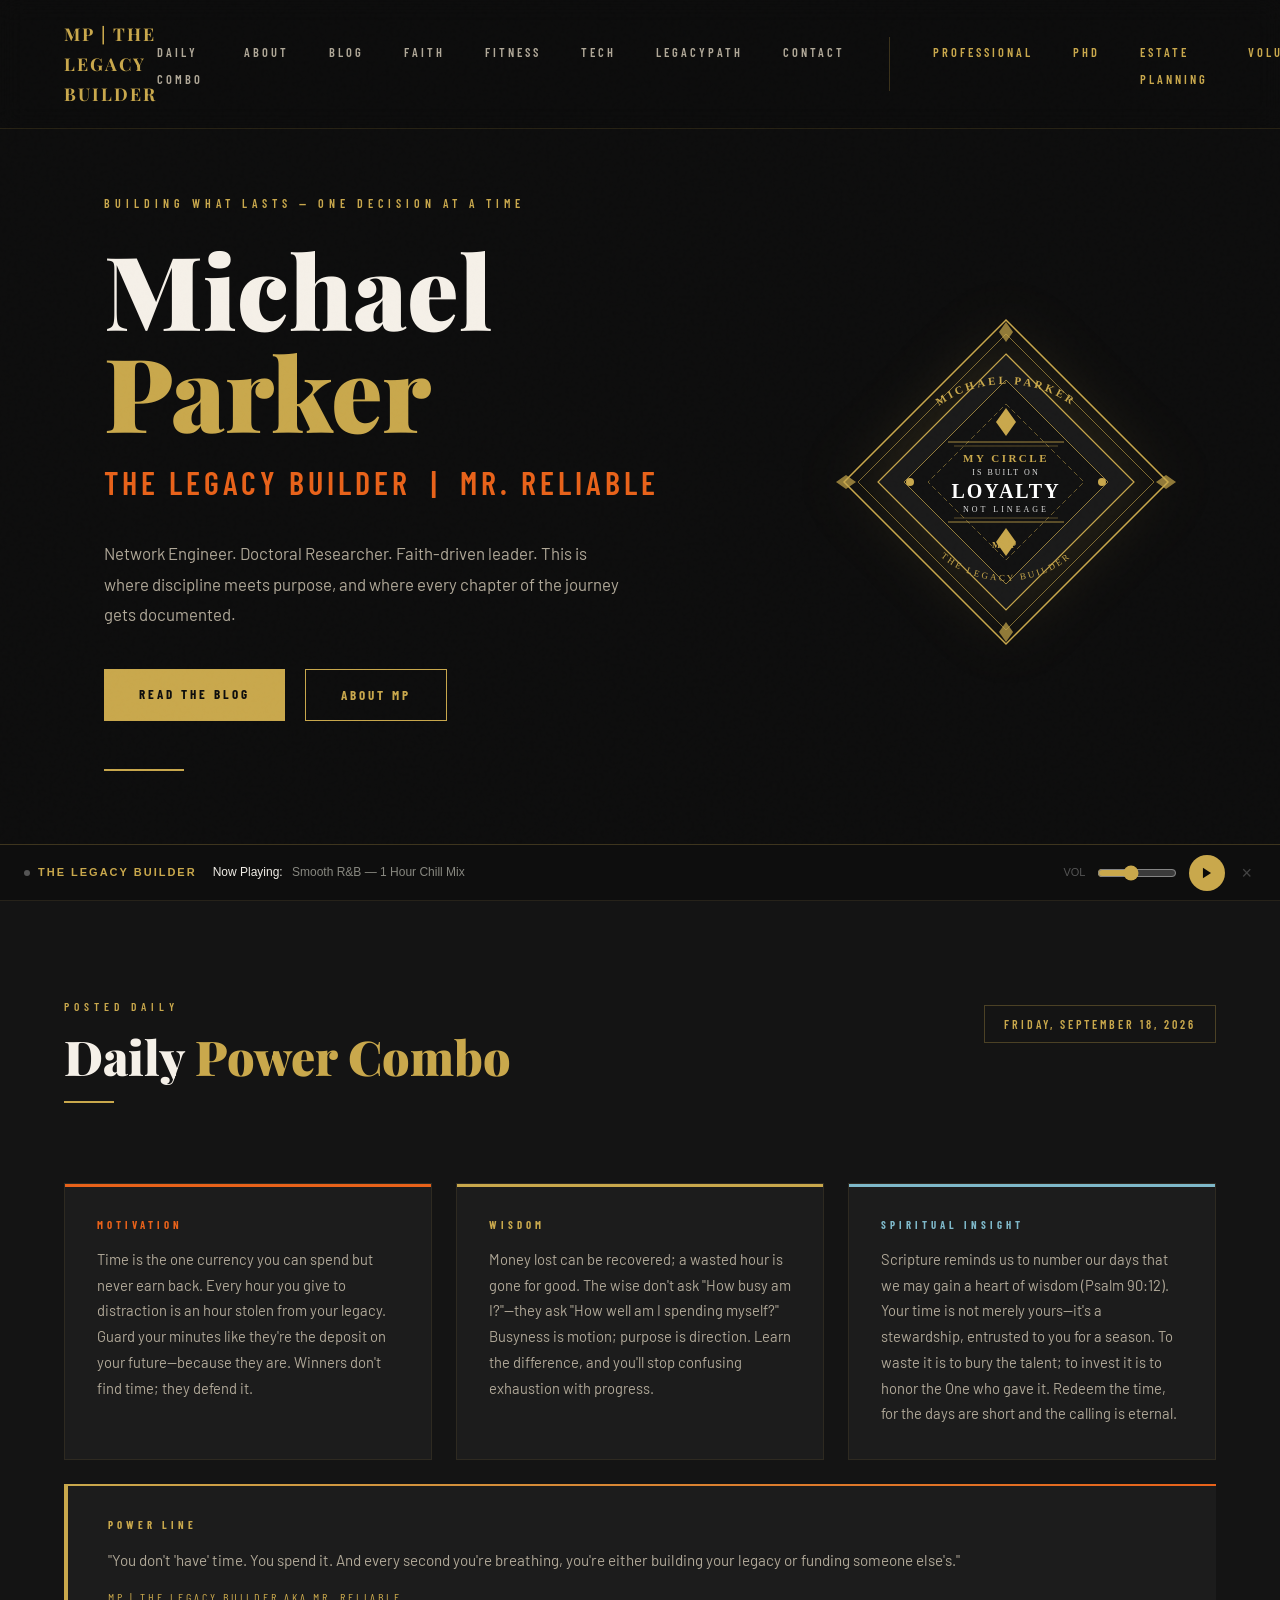
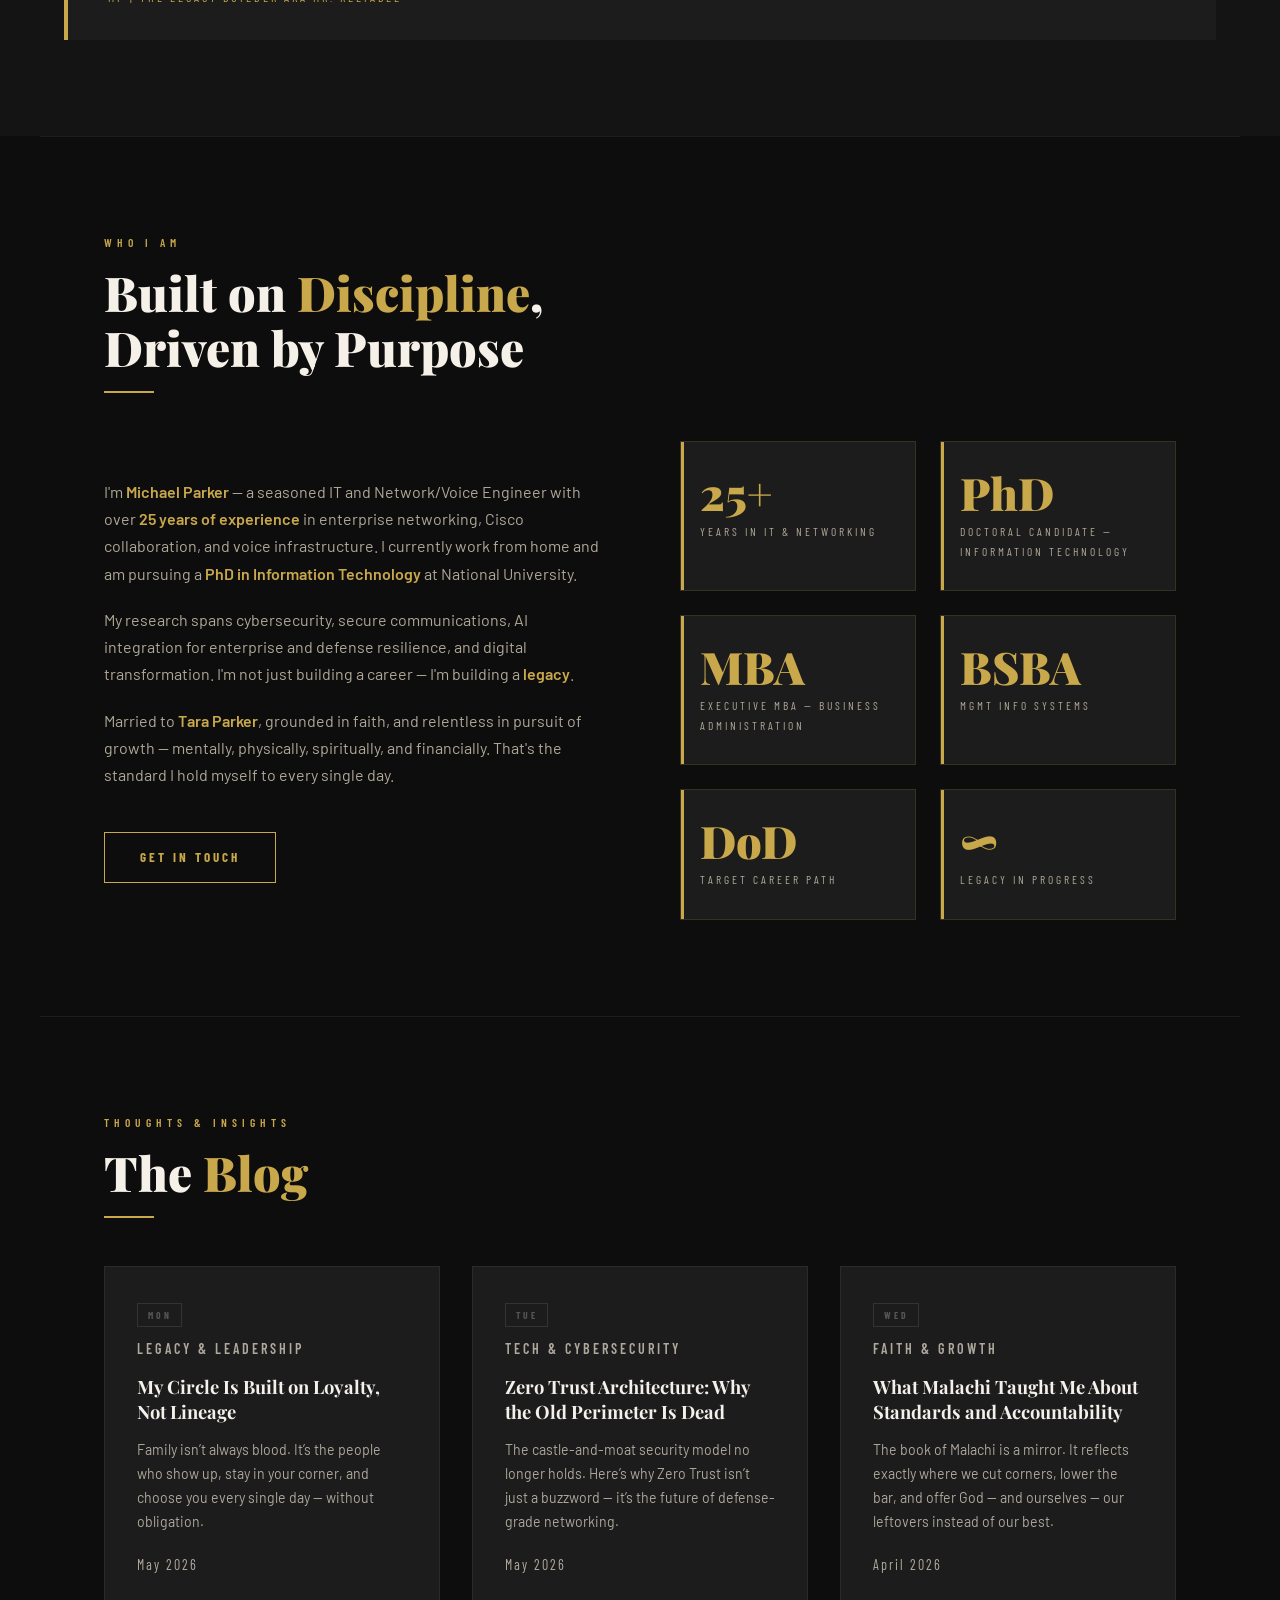
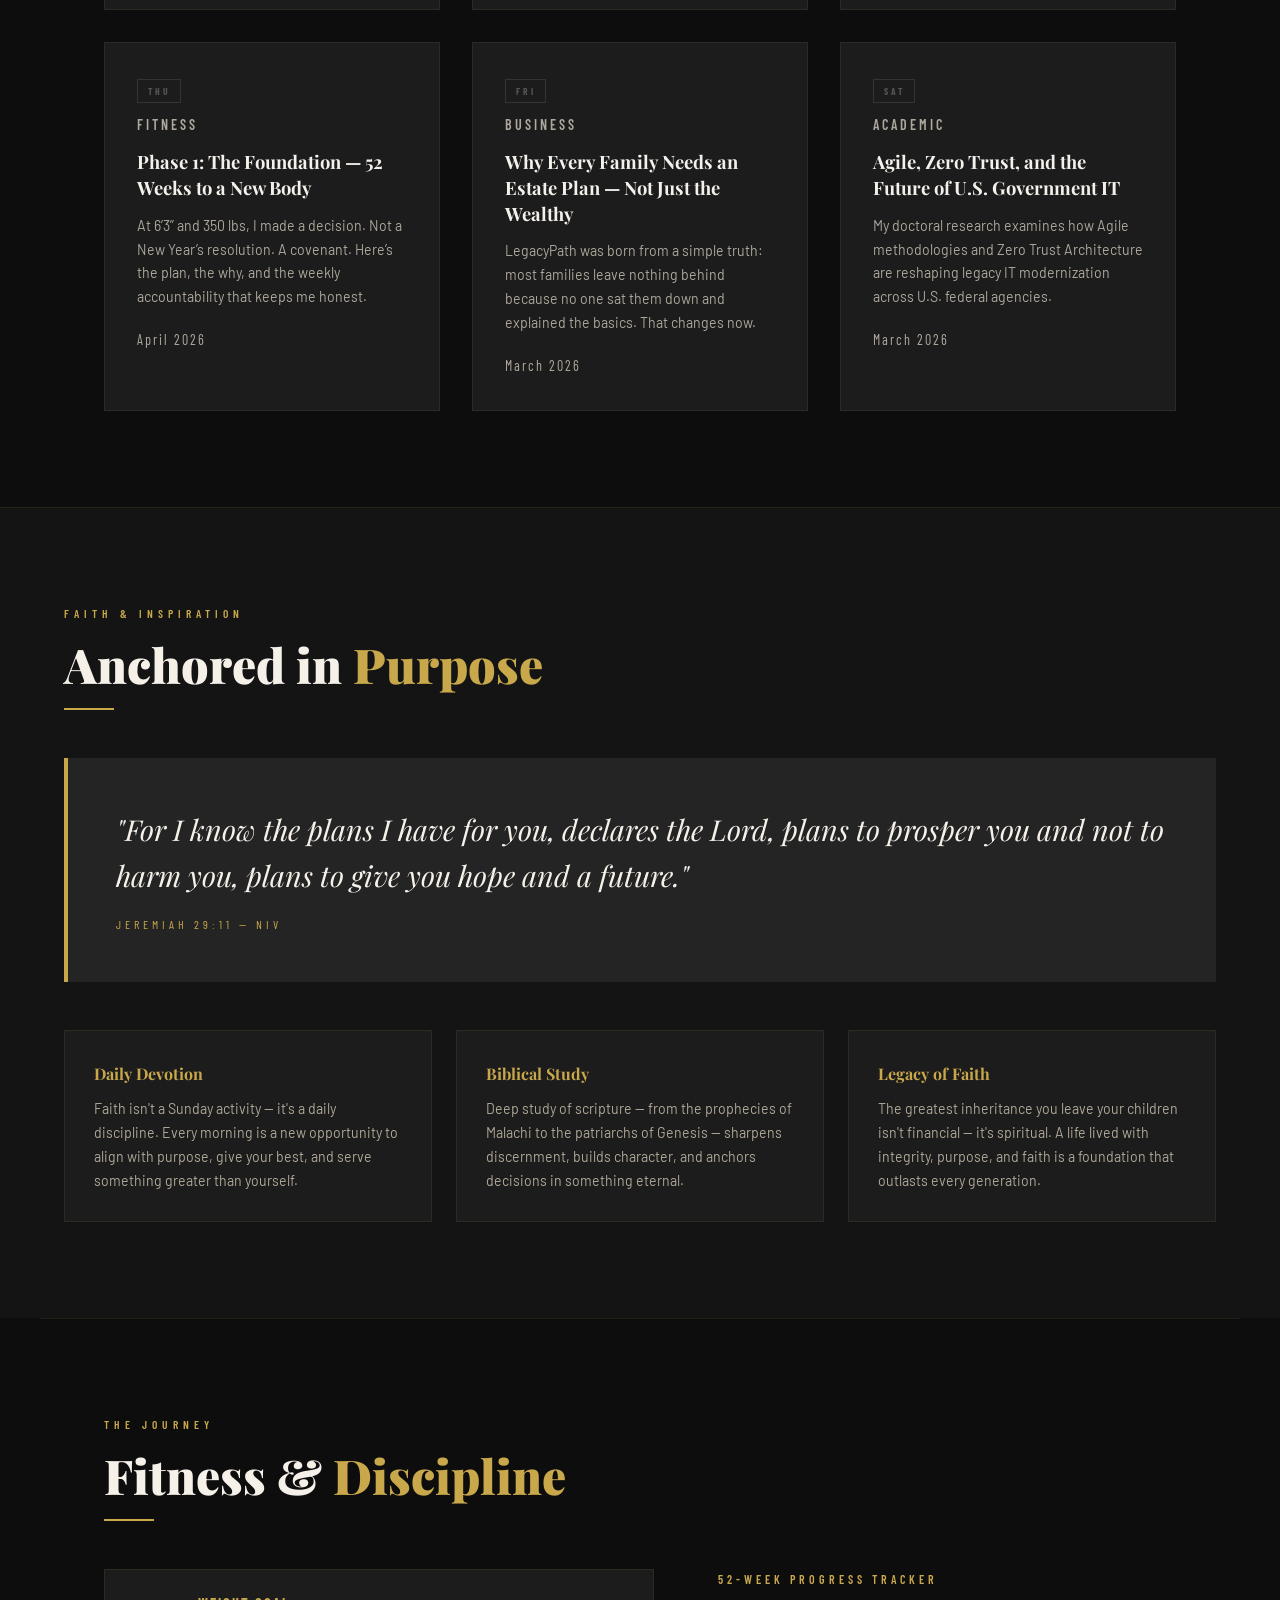
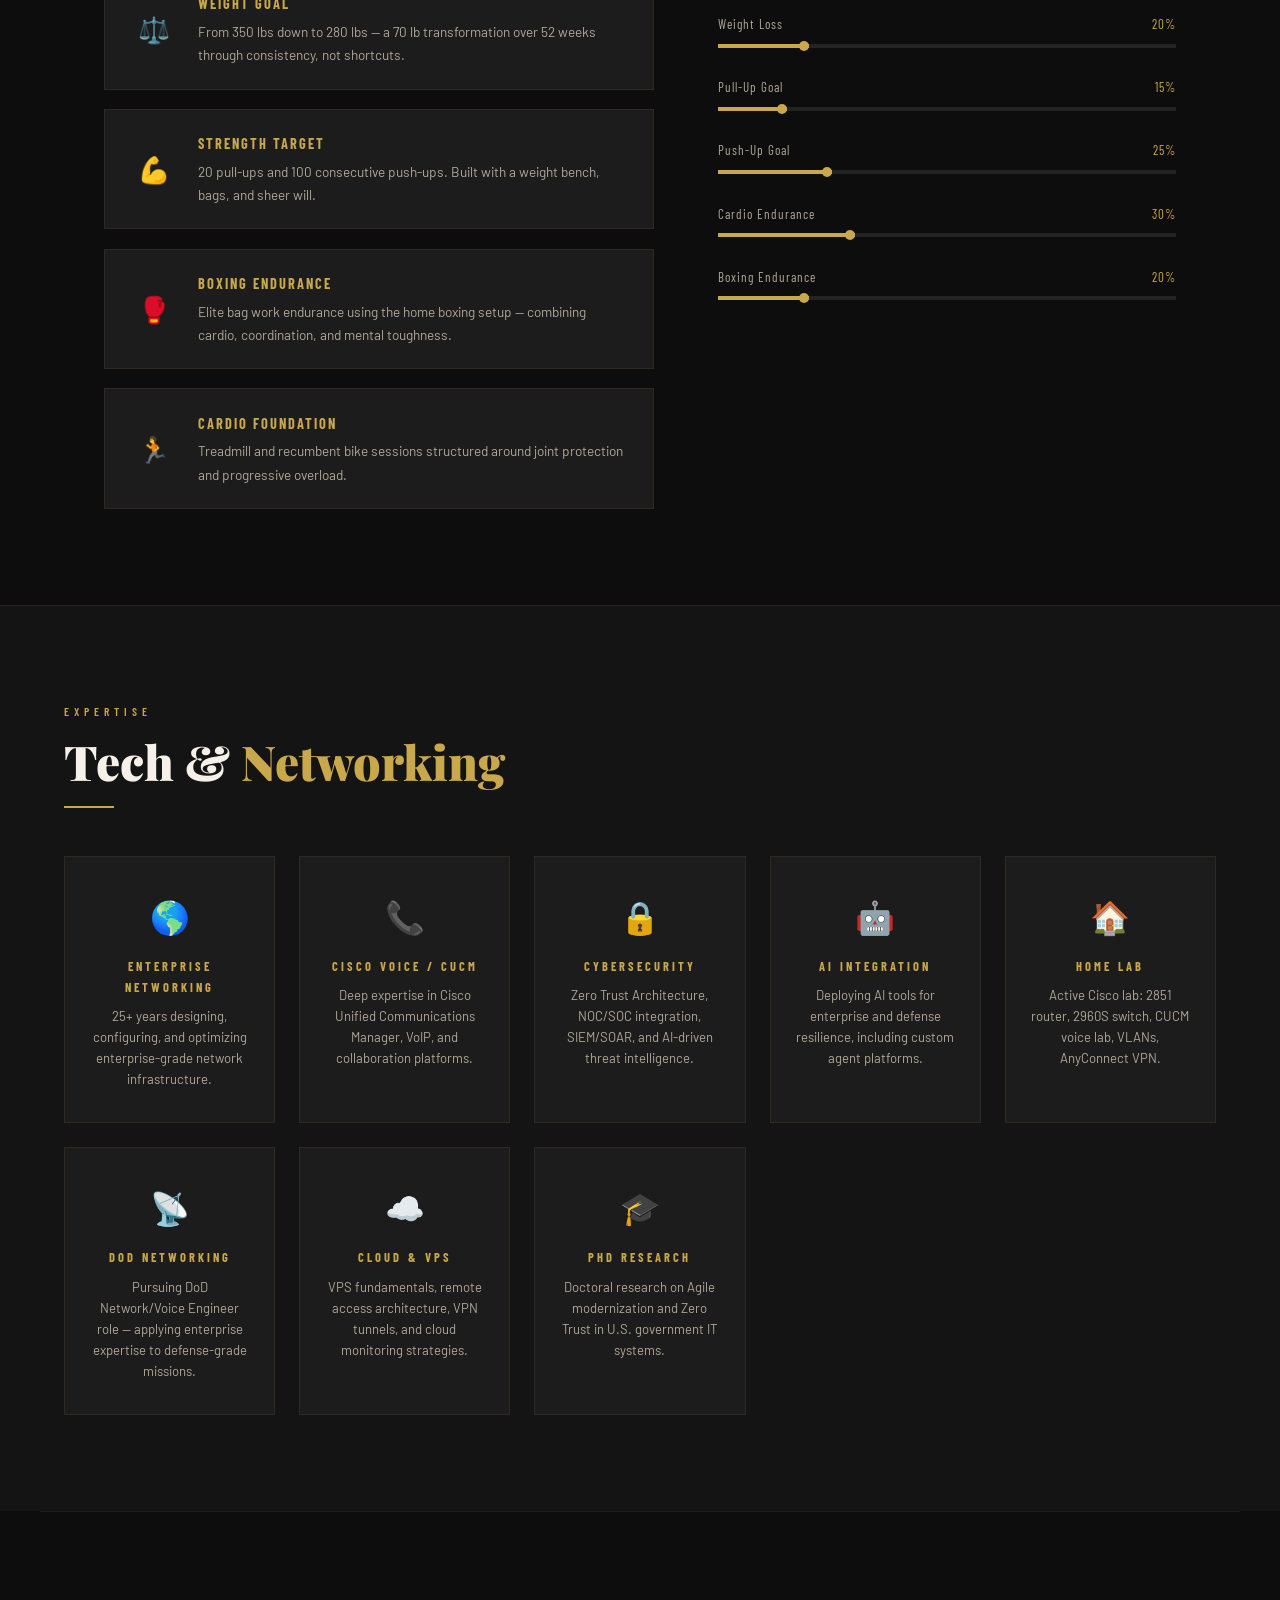
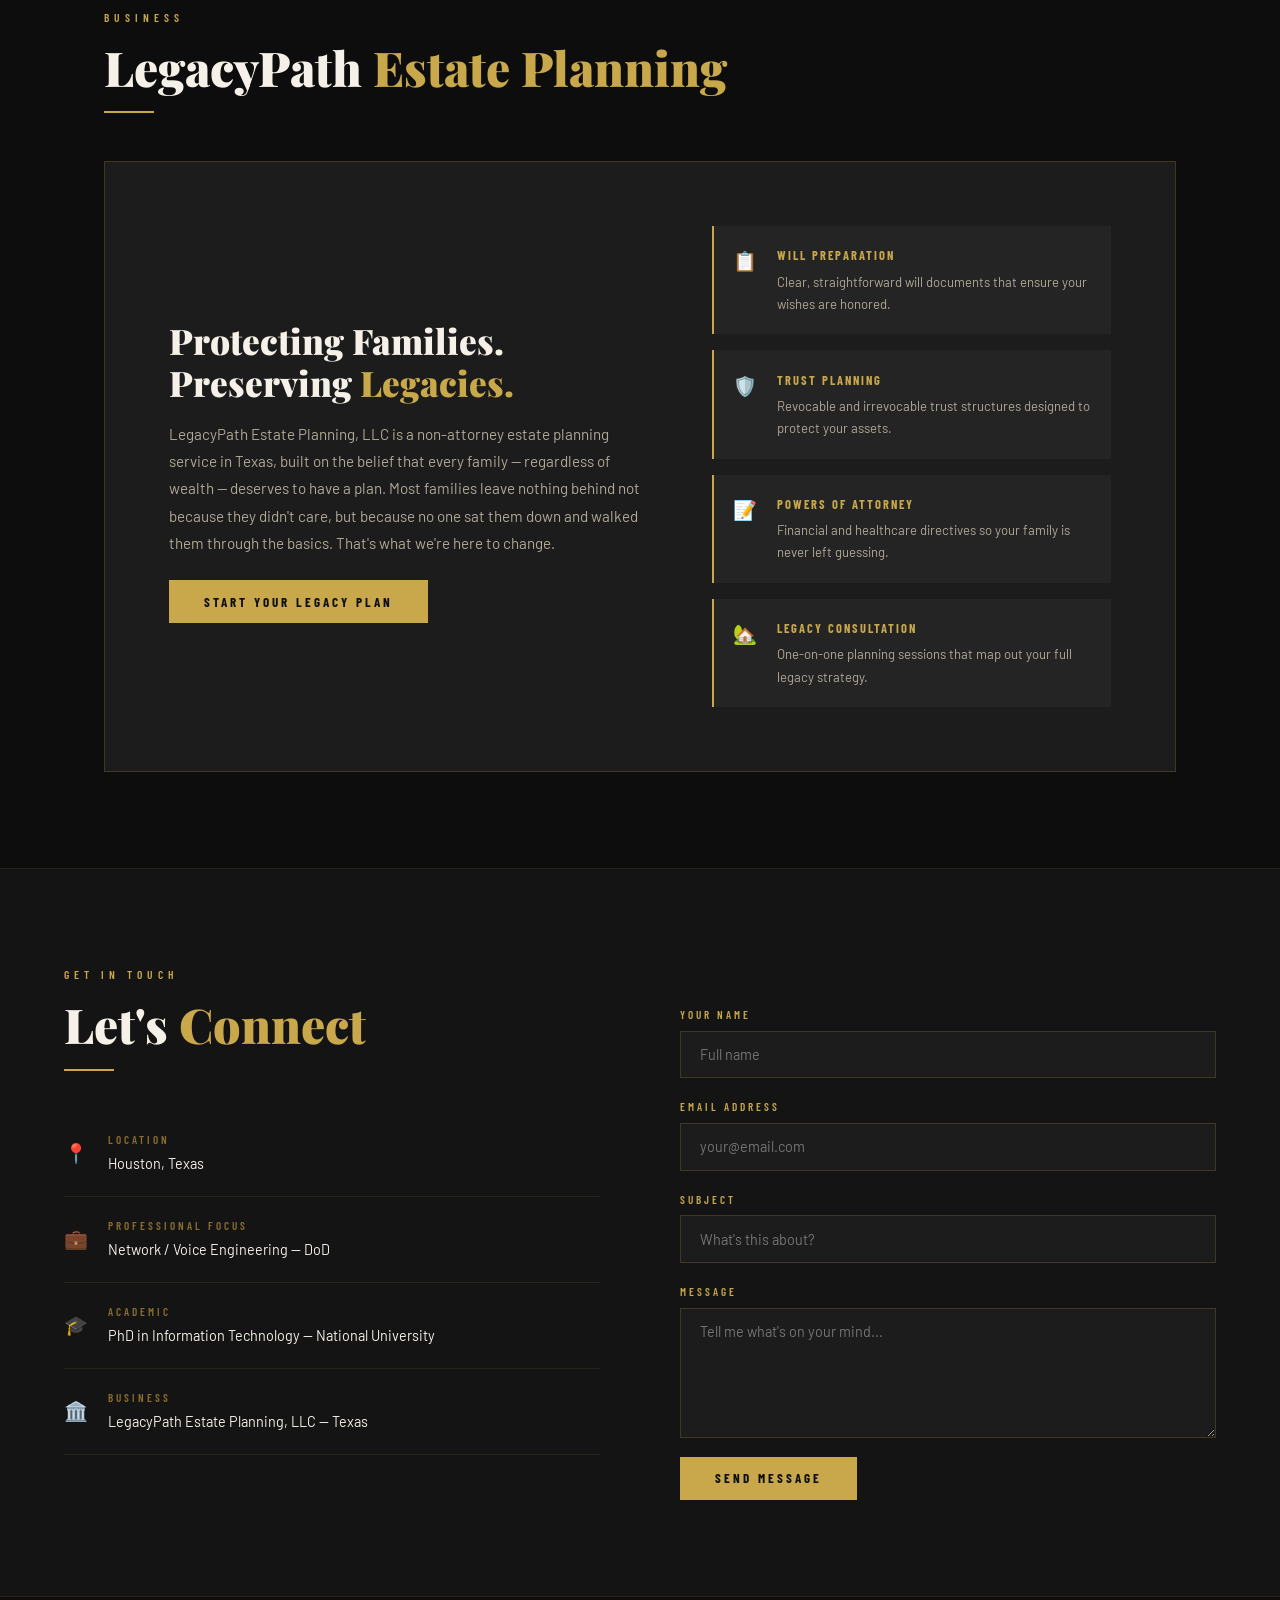
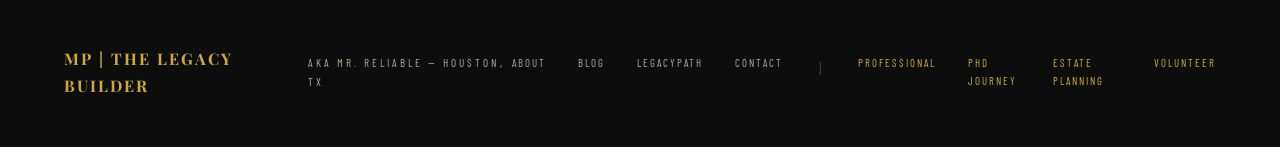
==== commit 68d146bf: "Daily Power Combo — Friday, September 18, 2026" ====
--- a/index.html
+++ b/index.html
@@ -1068,56 +1068,28 @@
         <h2 class="section-title reveal">Daily <span>Power Combo</span></h2>
         <div class="section-rule reveal"></div>
       </div>
-      <div class="combo-date reveal">Wednesday, June 24, 2026</div>
+      <div class="combo-date reveal">Friday, September 18, 2026</div>
     </div>
 
     <div class="combo-grid">
       <div class="combo-card motivation reveal">
         <p class="combo-card-label">Motivation</p>
-        <p>&quot;You don't rise to the level
-of your ambition —
-you fall to the depth
-of your preparation.&quot;
-Dreams reveal your ceiling. Disciplines determine your floor.
-Every rep, every study session, every sacrificed comfort
-is a brick in the foundation the world will one day stand on.
-— MP | The Legacy Builder AKA Mr. Reliable</p>
+        <p>Time is the one currency you can spend but never earn back. Every hour you give to distraction is an hour stolen from your legacy. Guard your minutes like they're the deposit on your future—because they are. Winners don't find time; they defend it.</p>
       </div>
       <div class="combo-card wisdom reveal">
         <p class="combo-card-label">Wisdom</p>
-        <p>Stop waiting to feel ready. Readiness is built, not felt.
-The person who waits for perfect conditions produces
-nothing. The person who executes under imperfect ones
-produces legacy. Show up before you feel qualified.
-The act of showing up is what qualifies you.
-Practical move: Name one thing you've been delaying — start it today.</p>
+        <p>Money lost can be recovered; a wasted hour is gone for good. The wise don't ask &quot;How busy am I?&quot;—they ask &quot;How well am I spending myself?&quot; Busyness is motion; purpose is direction. Learn the difference, and you'll stop confusing exhaustion with progress.</p>
       </div>
       <div class="combo-card spiritual reveal">
         <p class="combo-card-label">Spiritual Insight</p>
-        <p>&quot;For I know the plans I have for you,&quot; declares the Lord,
-&quot;plans to prosper you and not to harm you...&quot; — Jeremiah 29:11
-MP, you are not off-course — you are in process. The road trip,
-the PhD pursuit, the brand you're building — none of it is
-accidental. God's blueprint predates your blueprint. Trust the
-architect even when you can't see the full structure.
-Application: Surrender one worry today. Write it down. Pray over it. Release it.
-Faith is not passive trust — it is active confidence in who God has already declared you to be</p>
+        <p>Scripture reminds us to number our days that we may gain a heart of wisdom (Psalm 90:12). Your time is not merely yours—it's a stewardship, entrusted to you for a season. To waste it is to bury the talent; to invest it is to honor the One who gave it. Redeem the time, for the days are short and the calling is eternal.</p>
       </div>
     </div>
 
     <div class="combo-powerline reveal">
       <div class="combo-powerline-label">Power Line</div>
       <p>
-        Today's Assignment: The Legacy Inventory
-Take 15 minutes — even on the road — and write answers
-to these three questions in your notes app or journal:
-1.
-What am I building that will outlast me?
-2.
-Who am I building it with or for?
-3.
-What one action today moves that forward?
-Legacy isn't built in grand moments. It's built in daily decisions.
+        &quot;You don't 'have' time. You spend it. And every second you're breathing, you're either building your legacy or funding someone else's.&quot;
         <span>MP | The Legacy Builder AKA Mr. Reliable</span>
       </p>
     </div>
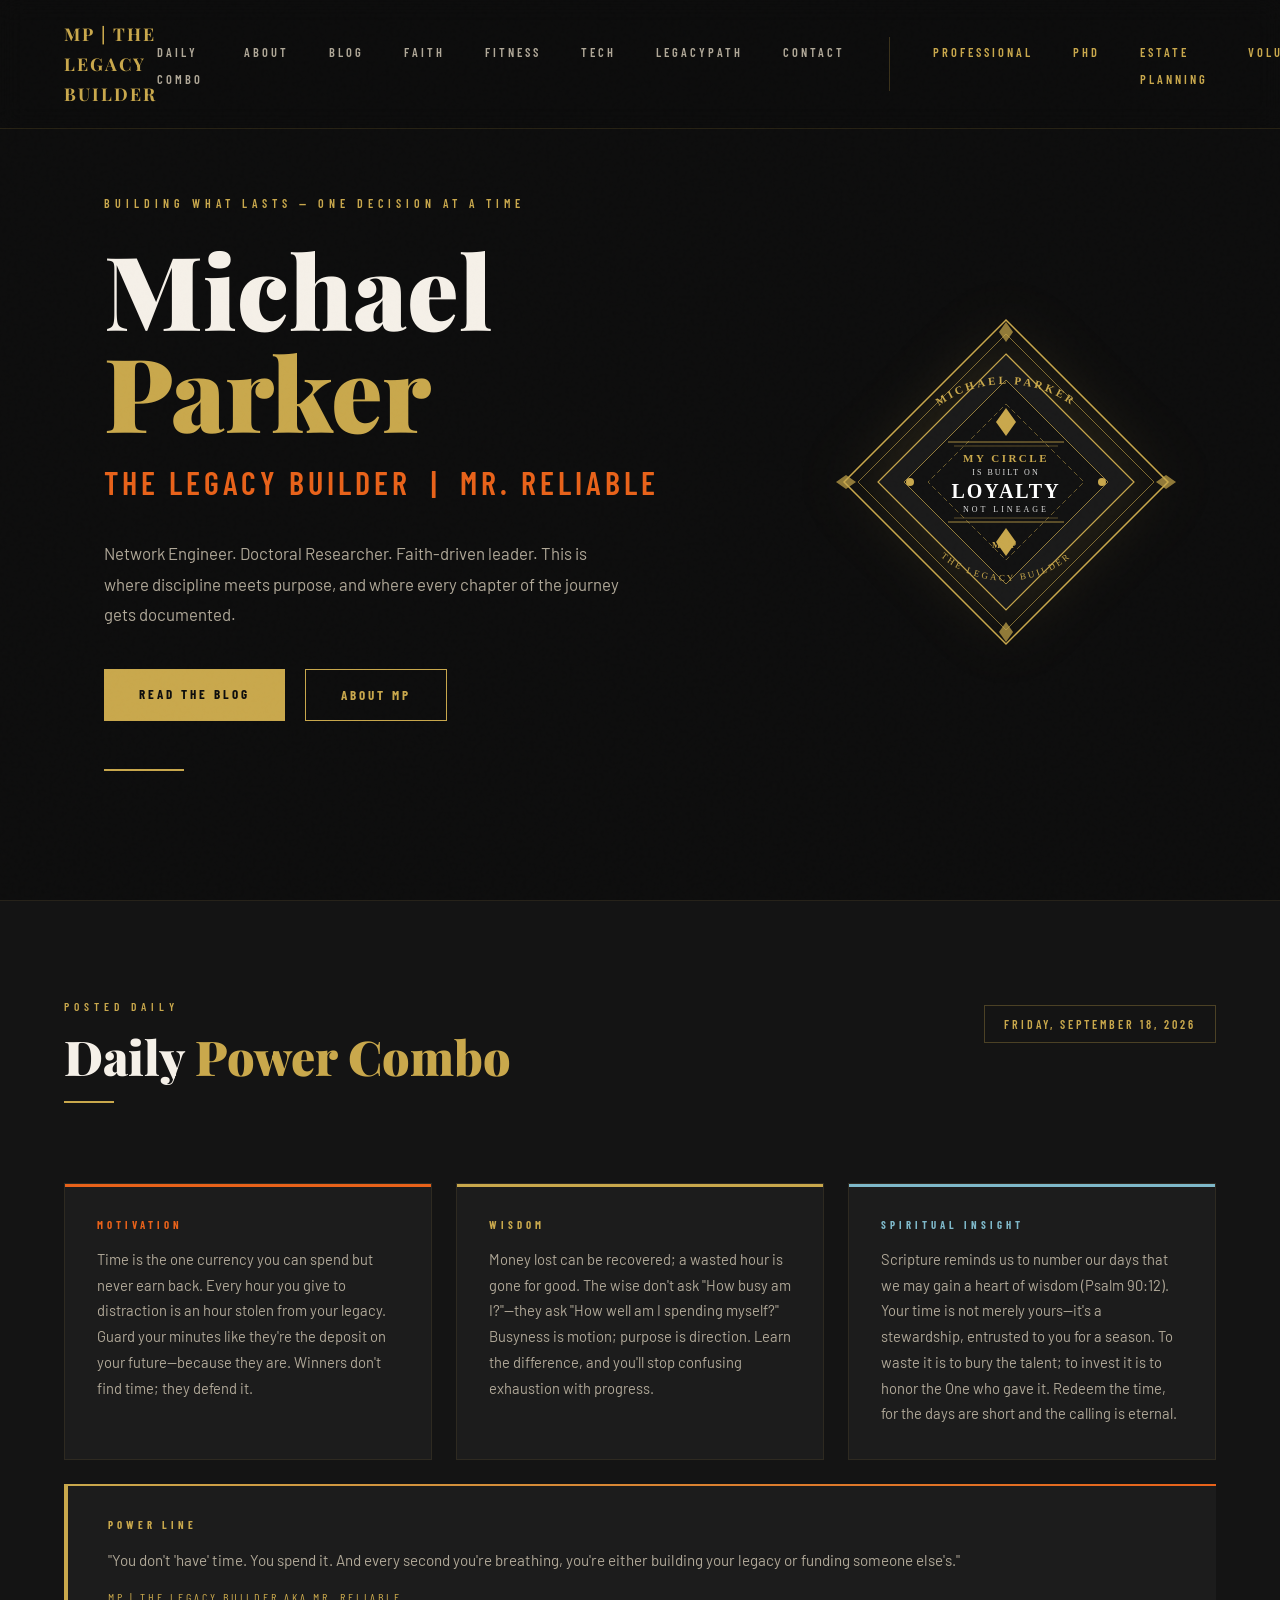
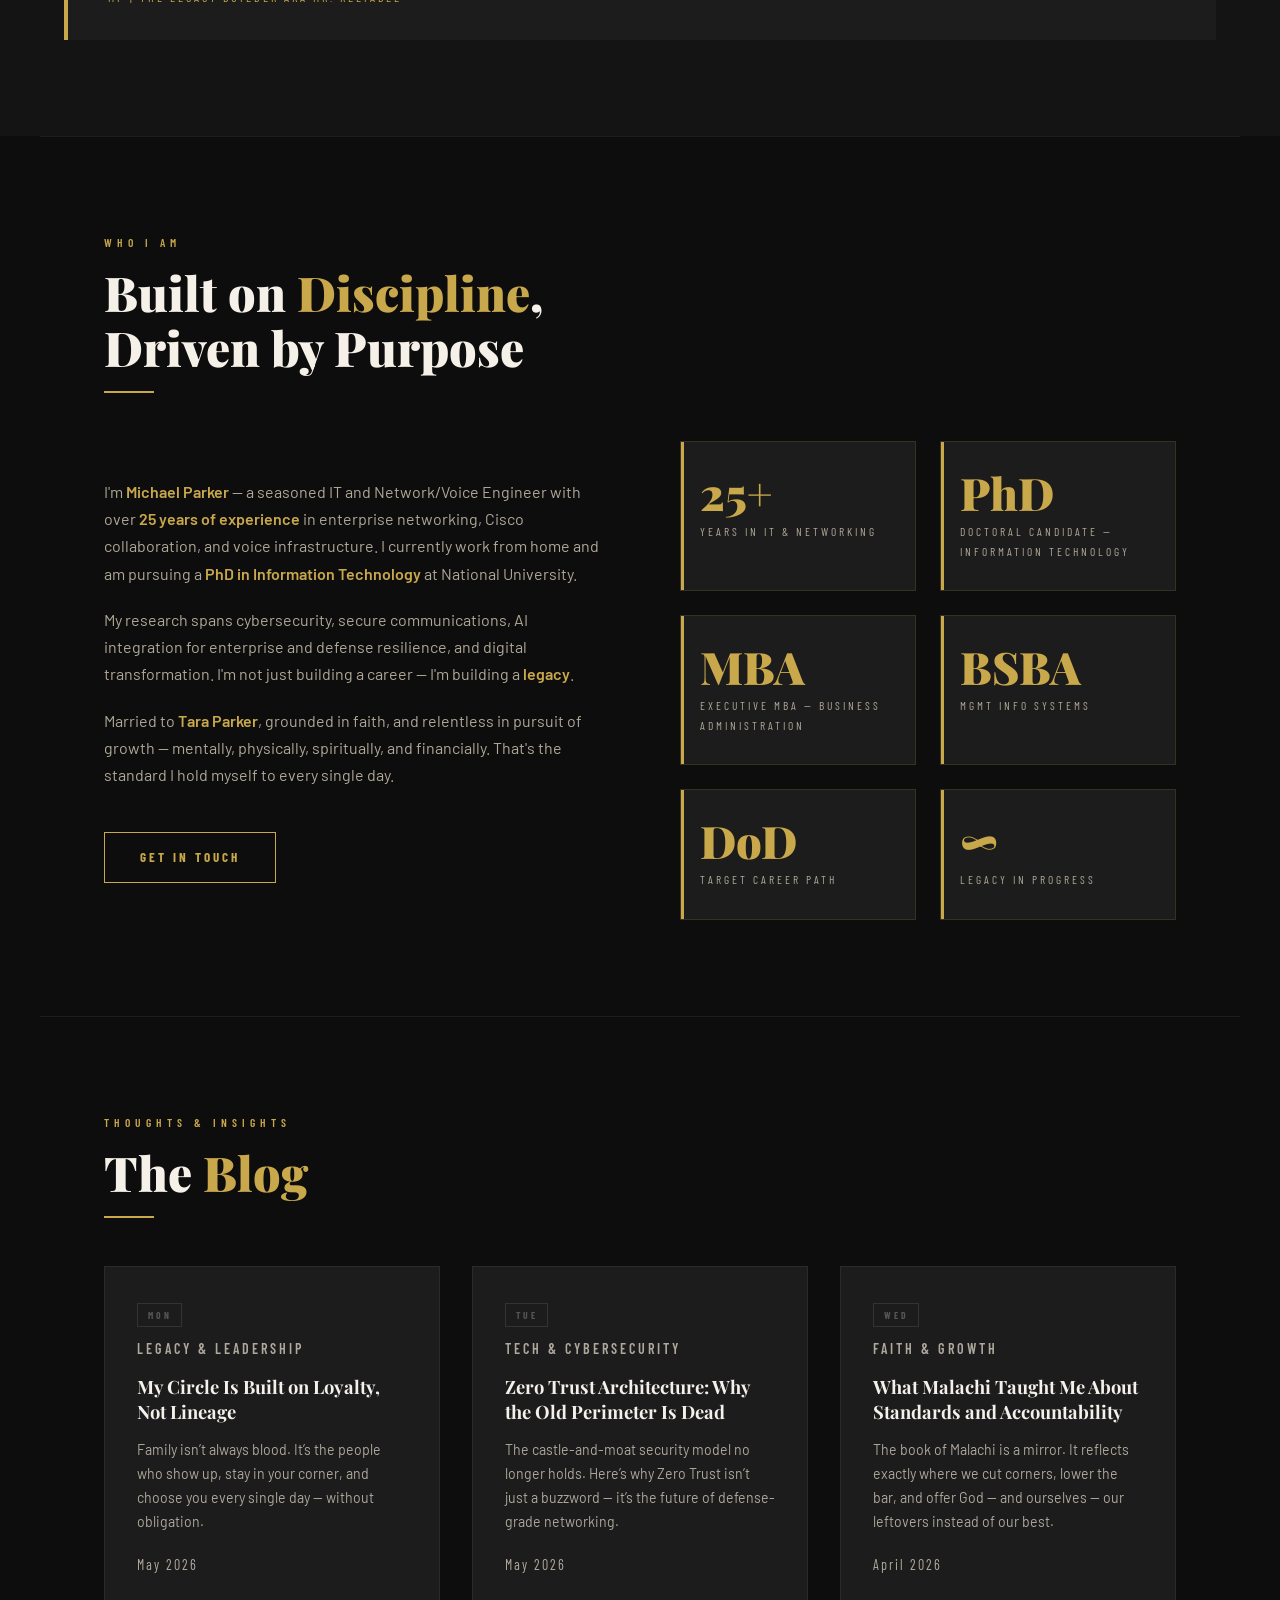
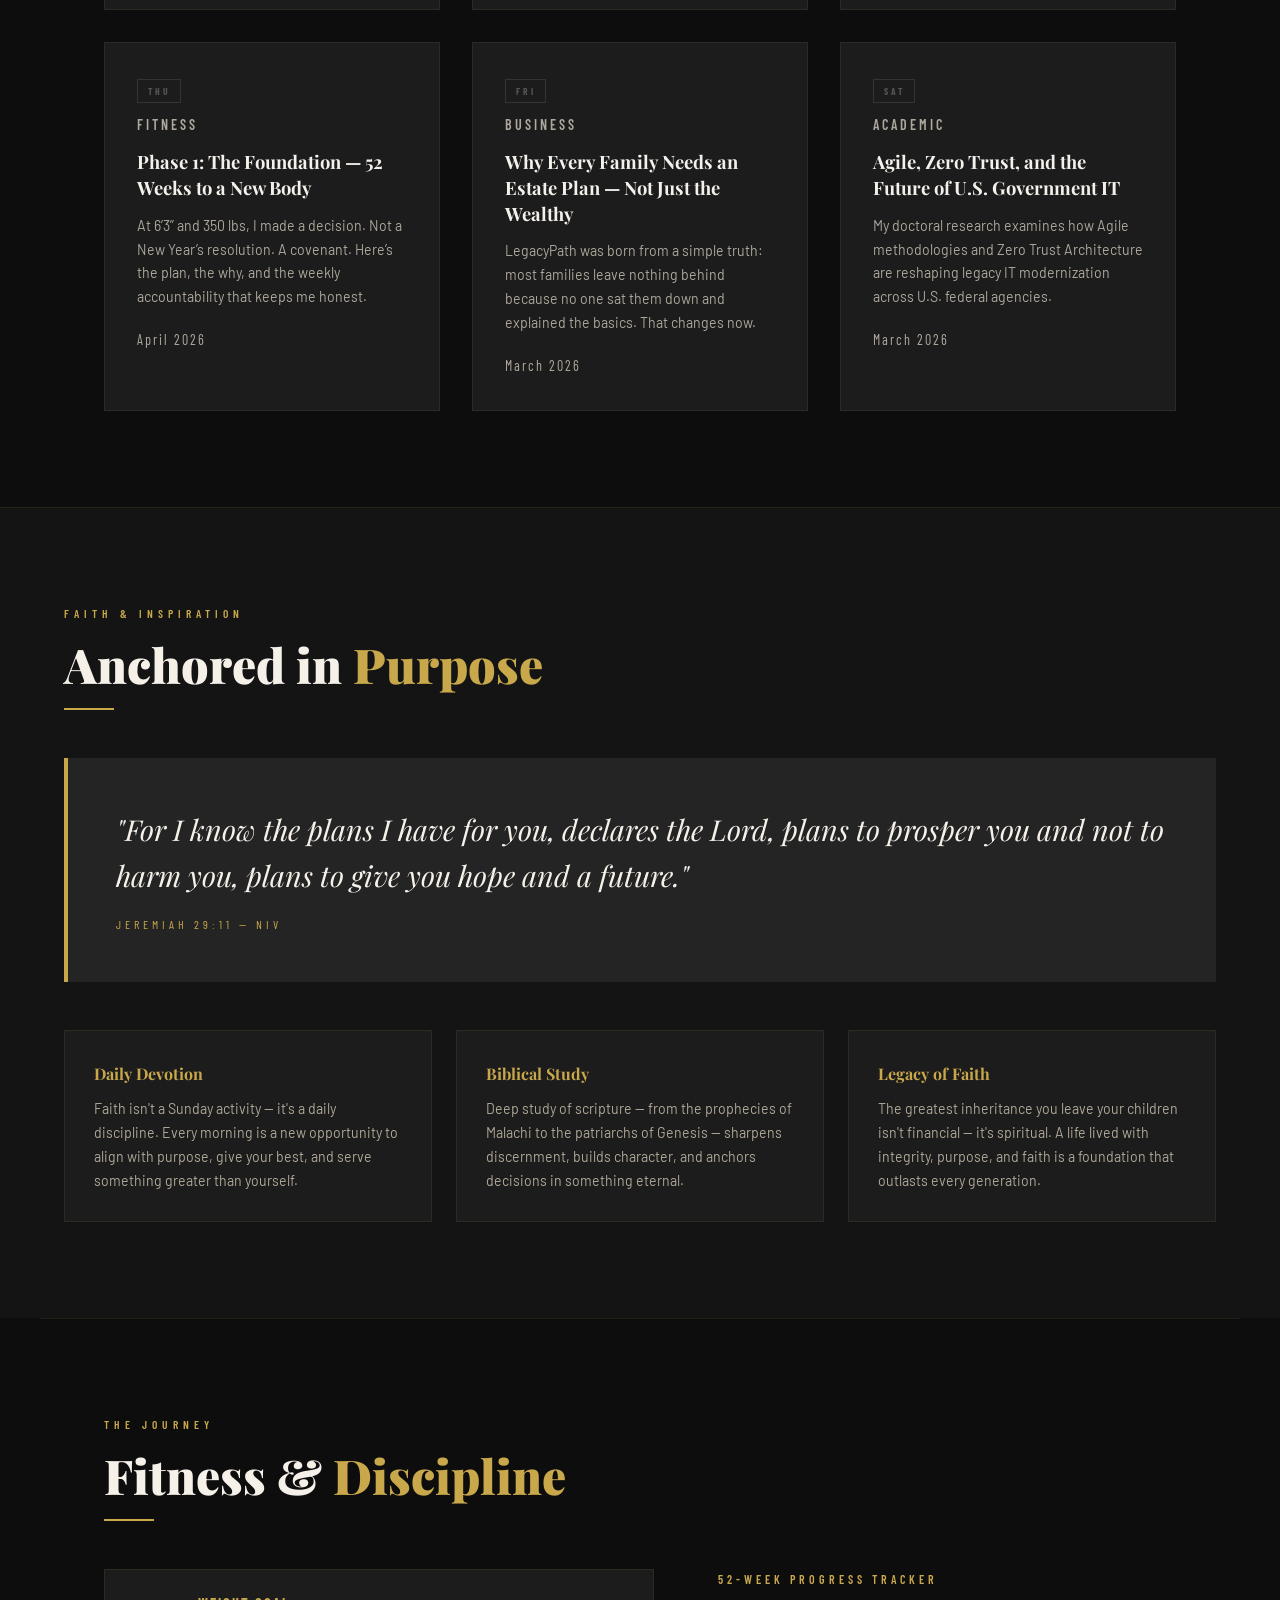
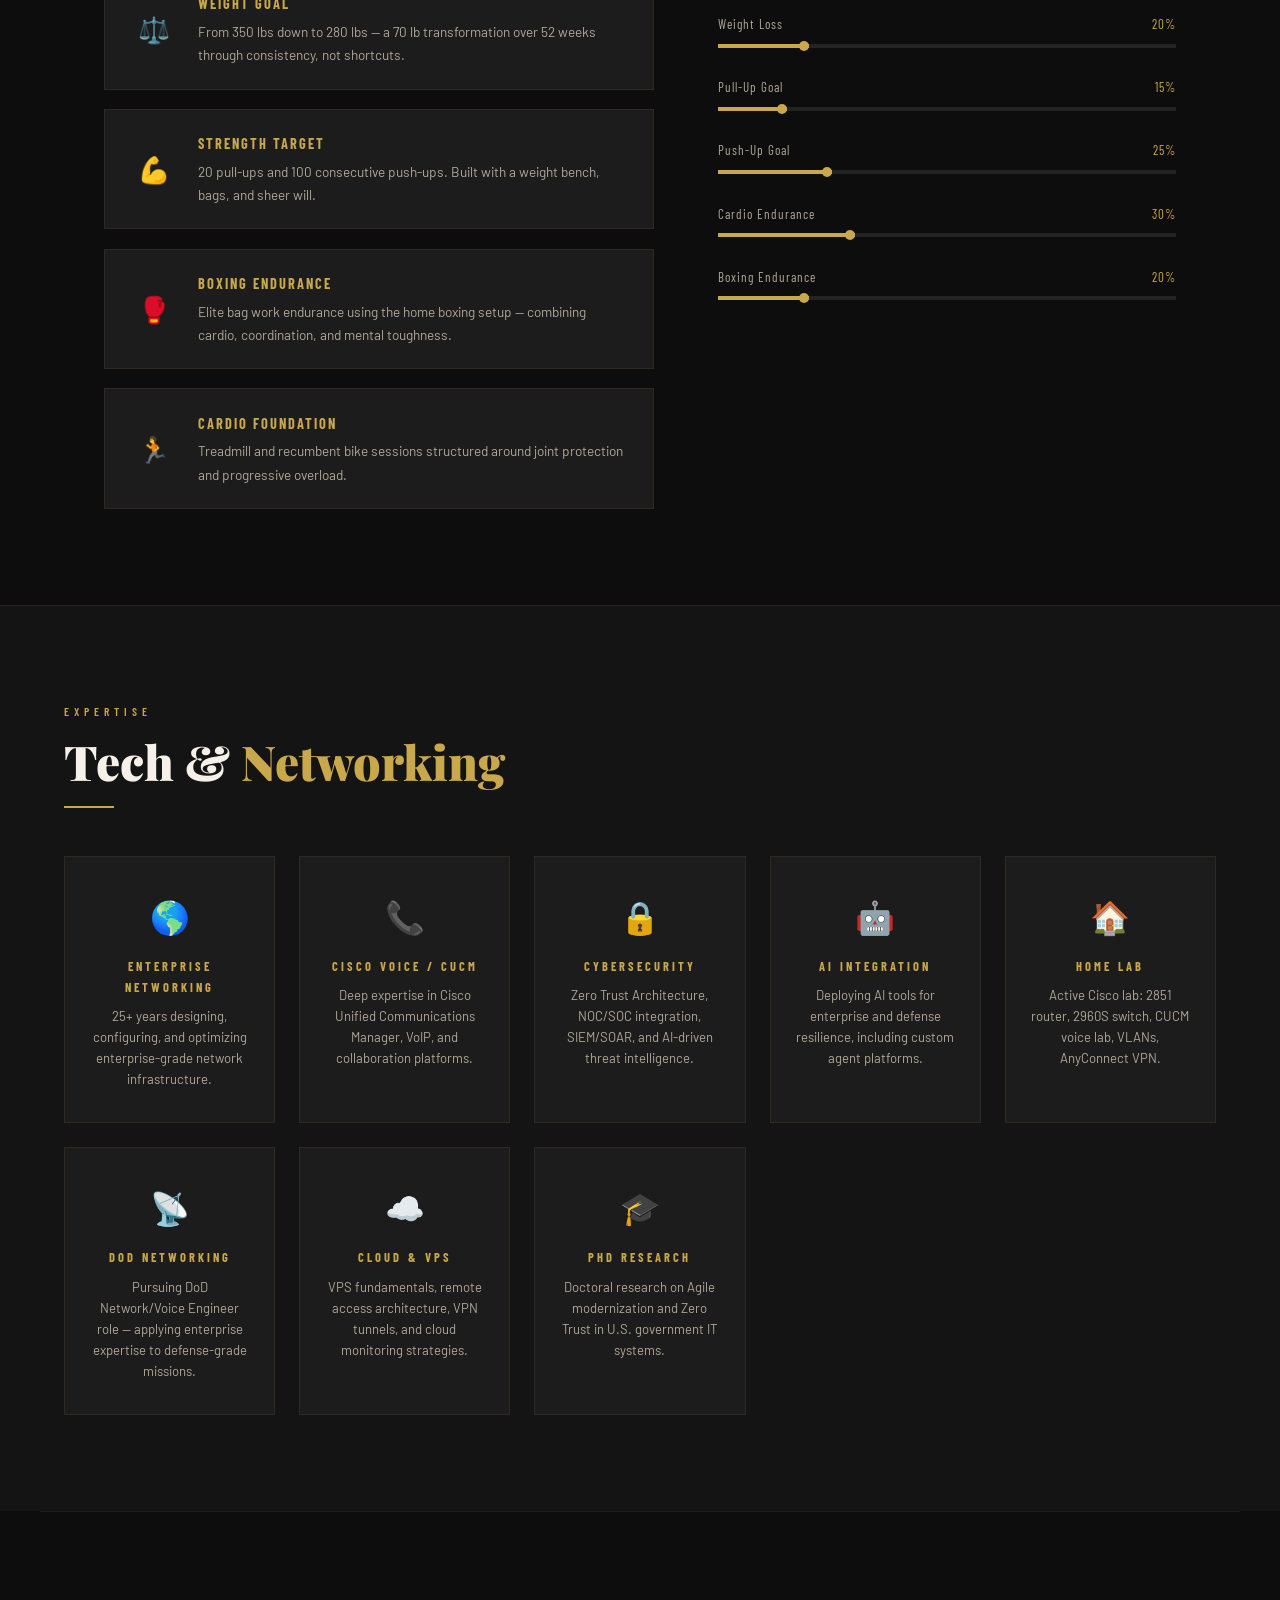
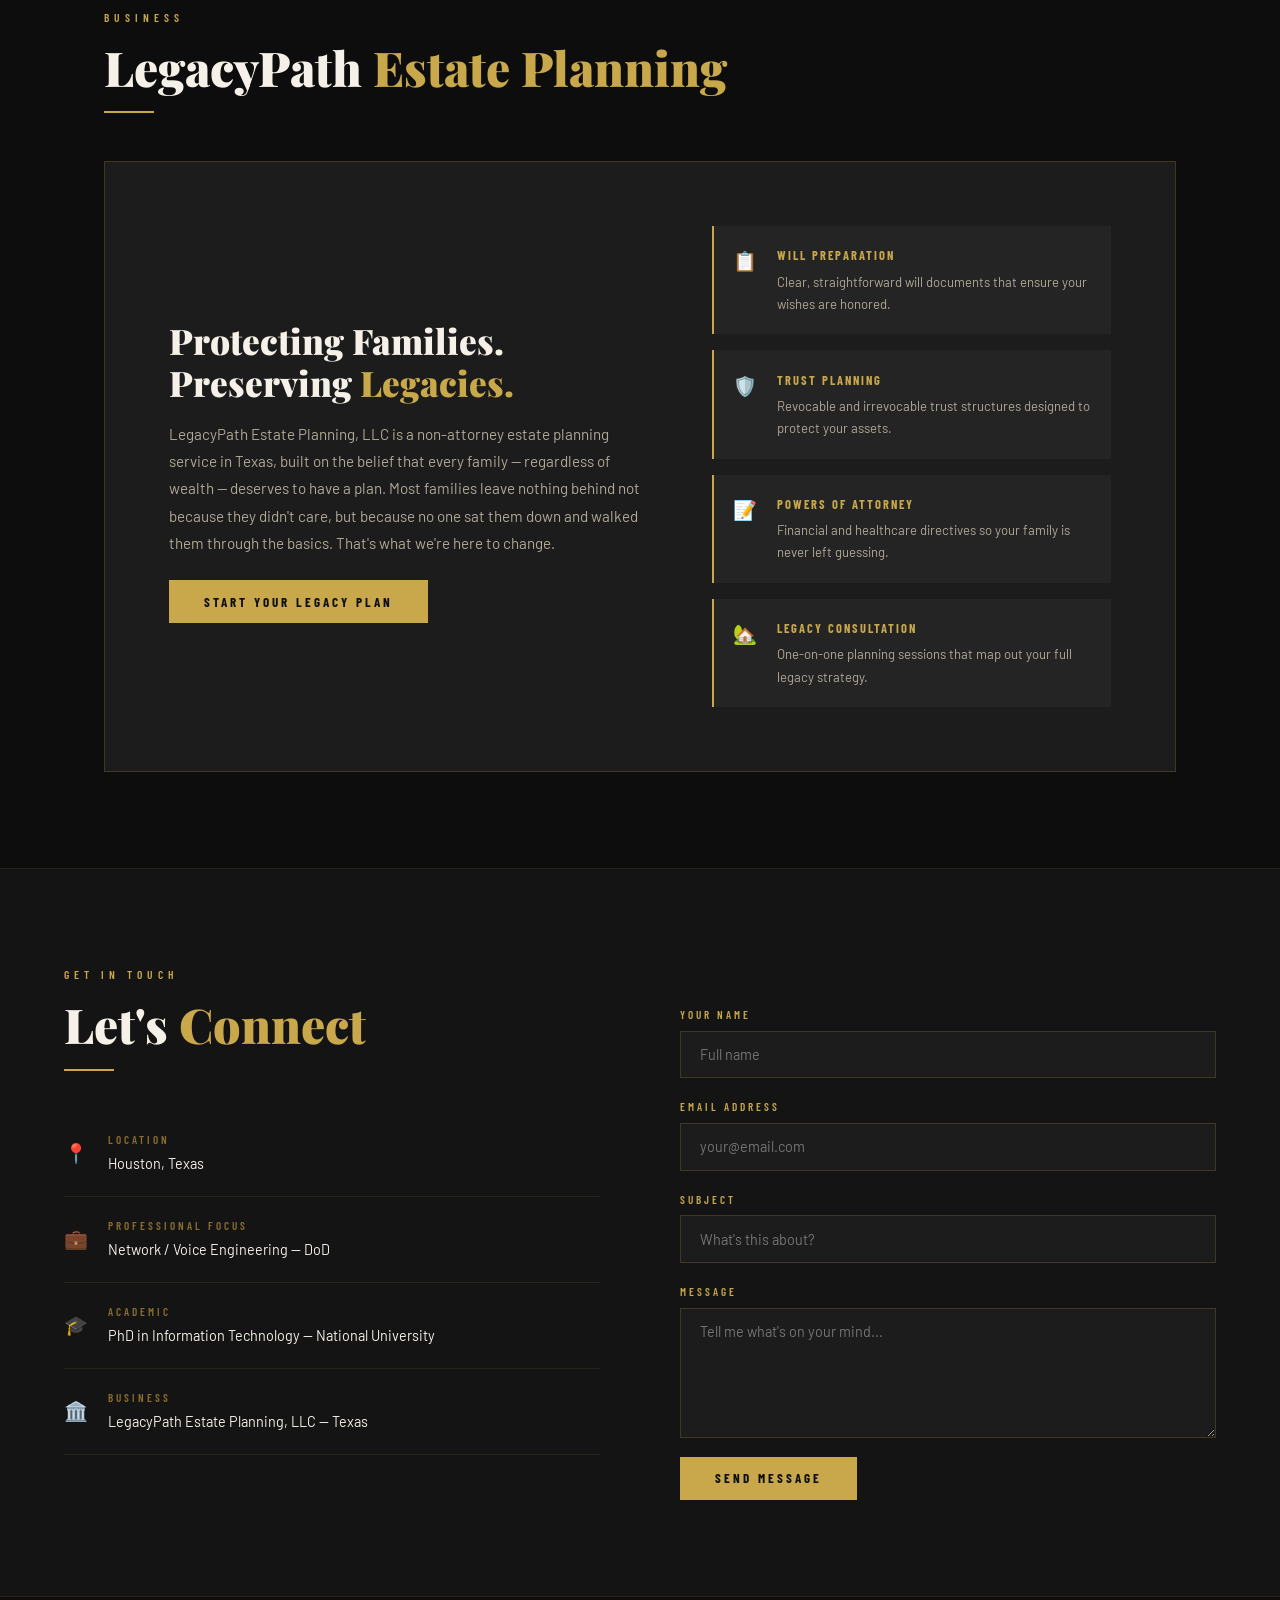
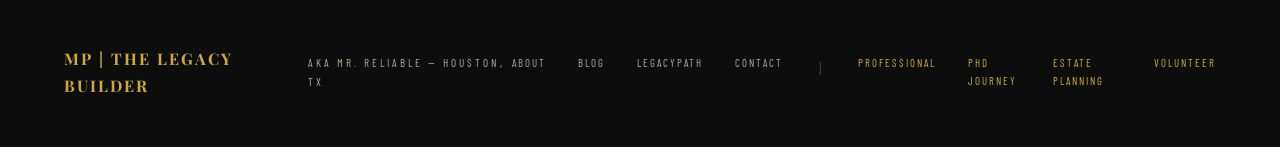
==== commit bd752593: "Replace YouTube R&B player with self-hosted smooth jazz player; add Endorsements section - Shared cl" ====
--- a/index.html
+++ b/index.html
@@ -1527,159 +1527,22 @@
   function handleSubmit(e) { e.preventDefault(); }
 </script>
 <!-- MUSIC PLAYER BAR: START -->
-<style>
-#lp-player {
-  position: fixed; bottom: 0; left: 0; right: 0; z-index: 9999;
-  background: #0E0E0E;
-  border-top: 1px solid rgba(201,168,76,0.25);
-  height: 56px;
-  display: flex; align-items: center;
-  padding: 0 24px; gap: 16px;
-}
-#lp-player .lp-logo {
-  font-family: Arial, sans-serif;
-  font-size: 11px; font-weight: 700;
-  letter-spacing: 2px; text-transform: uppercase;
-  color: #C9A84C; white-space: nowrap;
-  display: flex; align-items: center; gap: 8px;
-}
-#lp-player .lp-logo::before {
-  content: '';
-  display: inline-block;
-  width: 6px; height: 6px; border-radius: 50%;
-  background: #C9A84C;
-  animation: lp-pulse 2s infinite;
-}
-#lp-player .lp-logo.paused::before {
-  animation: none; background: #555;
-}
-@keyframes lp-pulse {
-  0%, 100% { opacity: 1; transform: scale(1); }
-  50%       { opacity: 0.4; transform: scale(0.7); }
-}
-#lp-player .lp-track {
-  flex: 1;
-  font-size: 12px; color: #888880;
-  white-space: nowrap; overflow: hidden; text-overflow: ellipsis;
-  font-family: Arial, sans-serif;
-}
-#lp-player .lp-track strong {
-  color: #F0EDE6; font-weight: 500; margin-right: 6px;
-}
-#lp-player .lp-controls {
-  display: flex; align-items: center; gap: 12px;
-}
-#lp-play-btn {
-  width: 36px; height: 36px; border-radius: 50%;
-  background: #C9A84C; border: none; cursor: pointer;
-  display: flex; align-items: center; justify-content: center;
-  transition: opacity 0.2s; flex-shrink: 0;
-}
-#lp-play-btn:hover { opacity: 0.8; }
-#lp-play-btn svg { width: 14px; height: 14px; fill: #0A0A0A; }
-#lp-vol-label {
-  font-size: 11px; color: #555; font-family: Arial, sans-serif;
-  white-space: nowrap;
-}
-#lp-volume {
-  width: 80px; accent-color: #C9A84C; cursor: pointer;
-}
-#lp-dismiss {
-  background: none; border: none; cursor: pointer;
-  color: #444; font-size: 18px; line-height: 1;
-  padding: 4px; transition: color 0.2s;
-}
-#lp-dismiss:hover { color: #C9A84C; }
-#lp-yt-frame {
-  position: absolute; width: 1px; height: 1px;
-  top: -9999px; left: -9999px; pointer-events: none;
-}
-</style>
-
-<div id="lp-player">
-  <iframe id="lp-yt-frame"
-    src="https://www.youtube.com/embed/4Gwt08kgUOM?enablejsapi=1&autoplay=0&loop=1&playlist=4Gwt08kgUOM&controls=0&modestbranding=1&rel=0"
-    allow="autoplay"
-    frameborder="0">
-  </iframe>
-
+<link rel="stylesheet" href="/assets/css/lp-player.css"/>
+<div id="lp-player" hidden>
   <div class="lp-logo paused" id="lp-logo">THE LEGACY BUILDER</div>
-
-  <div class="lp-track">
-    <strong>Now Playing:</strong> Smooth R&amp;B &mdash; 1 Hour Chill Mix
-  </div>
-
+  <div class="lp-track"><strong>Now Playing:</strong> <span id="lp-track-name">Smooth Jazz Instrumental</span></div>
   <div class="lp-controls">
     <span id="lp-vol-label">VOL</span>
-    <input type="range" id="lp-volume" min="0" max="100" value="40"/>
-    <button id="lp-play-btn" aria-label="Play / Pause">
-      <svg id="lp-icon-play"  viewBox="0 0 24 24"><polygon points="5,3 19,12 5,21"/></svg>
-      <svg id="lp-icon-pause" viewBox="0 0 24 24" style="display:none;"><rect x="5" y="3" width="4" height="18"/><rect x="15" y="3" width="4" height="18"/></svg>
+    <input type="range" id="lp-volume" min="0" max="100" value="35" aria-label="Music volume"/>
+    <button id="lp-play-btn" type="button" aria-label="Play music" aria-pressed="false">
+      <svg id="lp-icon-play" viewBox="0 0 24 24" aria-hidden="true"><polygon points="5,3 19,12 5,21"/></svg>
+      <svg id="lp-icon-pause" viewBox="0 0 24 24" aria-hidden="true" style="display:none;"><rect x="5" y="3" width="4" height="18"/><rect x="15" y="3" width="4" height="18"/></svg>
+      <span id="lp-play-text">Play music</span>
     </button>
-    <button id="lp-dismiss" aria-label="Close player" title="Close player">&times;</button>
+    <button id="lp-dismiss" type="button" aria-label="Close music player" title="Close player">&#x2715;</button>
   </div>
 </div>
-
-<script>
-(function(){
-  var iframe    = document.getElementById('lp-yt-frame');
-  var playBtn   = document.getElementById('lp-play-btn');
-  var iconPlay  = document.getElementById('lp-icon-play');
-  var iconPause = document.getElementById('lp-icon-pause');
-  var volSlider = document.getElementById('lp-volume');
-  var logo      = document.getElementById('lp-logo');
-  var dismiss   = document.getElementById('lp-dismiss');
-  var bar       = document.getElementById('lp-player');
-  var isPlaying = false;
-  var ytReady   = false;
-  var pendingPlay = false;
-  var ytPlayer  = null;
-
-  var tag = document.createElement('script');
-  tag.src = 'https://www.youtube.com/iframe_api';
-  document.head.appendChild(tag);
-
-  window.onYouTubeIframeAPIReady = function(){
-    ytPlayer = new YT.Player('lp-yt-frame', {
-      events: {
-        onReady: function(){
-          ytReady = true;
-          ytPlayer.setVolume(parseInt(volSlider.value));
-          if(pendingPlay){ ytPlayer.playVideo(); }
-        },
-        onStateChange: function(e){
-          if(e.data === YT.PlayerState.PLAYING){
-            isPlaying = true;
-            iconPlay.style.display  = 'none';
-            iconPause.style.display = 'block';
-            logo.classList.remove('paused');
-          } else {
-            isPlaying = false;
-            iconPlay.style.display  = 'block';
-            iconPause.style.display = 'none';
-            logo.classList.add('paused');
-          }
-        }
-      }
-    });
-  };
-
-  playBtn.addEventListener('click', function(){
-    if(!ytReady){ pendingPlay = true; return; }
-    if(isPlaying){ ytPlayer.pauseVideo(); }
-    else { ytPlayer.playVideo(); }
-  });
-
-  volSlider.addEventListener('input', function(){
-    if(ytReady) ytPlayer.setVolume(parseInt(this.value));
-  });
-
-  dismiss.addEventListener('click', function(){
-    if(ytReady && isPlaying) ytPlayer.stopVideo();
-    bar.style.display = 'none';
-  });
-})();
-</script>
+<script src="/assets/js/lp-player.js" defer></script>
 <!-- MUSIC PLAYER BAR: END -->
 </body>
 </html>
--- a/assets/css/lp-player.css
+++ b/assets/css/lp-player.css
@@ -0,0 +1,65 @@
+/* The Legacy Builder — background music bar (shared by every page) */
+#lp-player {
+  position: fixed; bottom: 0; left: 0; right: 0; z-index: 9999;
+  background: #0E0E0E;
+  border-top: 1px solid rgba(201,168,76,0.25);
+  height: 56px;
+  display: flex; align-items: center;
+  padding: 0 24px; gap: 16px;
+  font-family: 'Barlow', Arial, sans-serif;
+}
+#lp-player[hidden] { display: none; }
+body.lp-has-player { padding-bottom: 56px; }
+
+#lp-player .lp-logo {
+  font-size: 11px; font-weight: 700;
+  letter-spacing: 2px; text-transform: uppercase;
+  color: #C9A84C; white-space: nowrap;
+  display: flex; align-items: center; gap: 8px;
+}
+#lp-player .lp-logo::before {
+  content: "";
+  display: inline-block;
+  width: 6px; height: 6px; border-radius: 50%;
+  background: #C9A84C;
+  animation: lp-pulse 2s infinite;
+}
+#lp-player .lp-logo.paused::before { animation: none; background: #555; }
+@keyframes lp-pulse {
+  0%, 100% { opacity: 1; transform: scale(1); }
+  50%      { opacity: 0.4; transform: scale(0.7); }
+}
+#lp-player .lp-track {
+  flex: 1; font-size: 12px; color: #888880;
+  white-space: nowrap; overflow: hidden; text-overflow: ellipsis;
+}
+#lp-player .lp-track strong { color: #F0EDE6; font-weight: 500; margin-right: 6px; }
+#lp-player .lp-controls { display: flex; align-items: center; gap: 12px; }
+
+#lp-play-btn {
+  height: 36px; padding: 0 16px 0 12px; border-radius: 18px;
+  background: #C9A84C; border: none; cursor: pointer;
+  display: flex; align-items: center; justify-content: center; gap: 8px;
+  color: #0A0A0A; font: 700 11px/1 'Barlow Condensed', Arial, sans-serif;
+  letter-spacing: 1.5px; text-transform: uppercase;
+  transition: background 0.2s; flex-shrink: 0;
+}
+#lp-play-btn:hover { background: #e0c070; }
+#lp-play-btn:focus-visible { outline: 2px solid #F0EDE6; outline-offset: 2px; }
+#lp-play-btn svg { width: 12px; height: 12px; fill: #0A0A0A; }
+
+#lp-vol-label { font-size: 11px; color: #555; white-space: nowrap; }
+#lp-volume { width: 80px; accent-color: #C9A84C; cursor: pointer; }
+
+#lp-dismiss {
+  background: none; border: none; cursor: pointer;
+  color: #555; font-size: 16px; line-height: 1;
+  padding: 6px; transition: color 0.2s;
+}
+#lp-dismiss:hover { color: #C9A84C; }
+
+@media (max-width: 640px) {
+  #lp-player { padding: 0 16px; gap: 10px; }
+  #lp-player .lp-logo { display: none; }
+  #lp-vol-label, #lp-volume { display: none; } /* phones use hardware volume */
+}
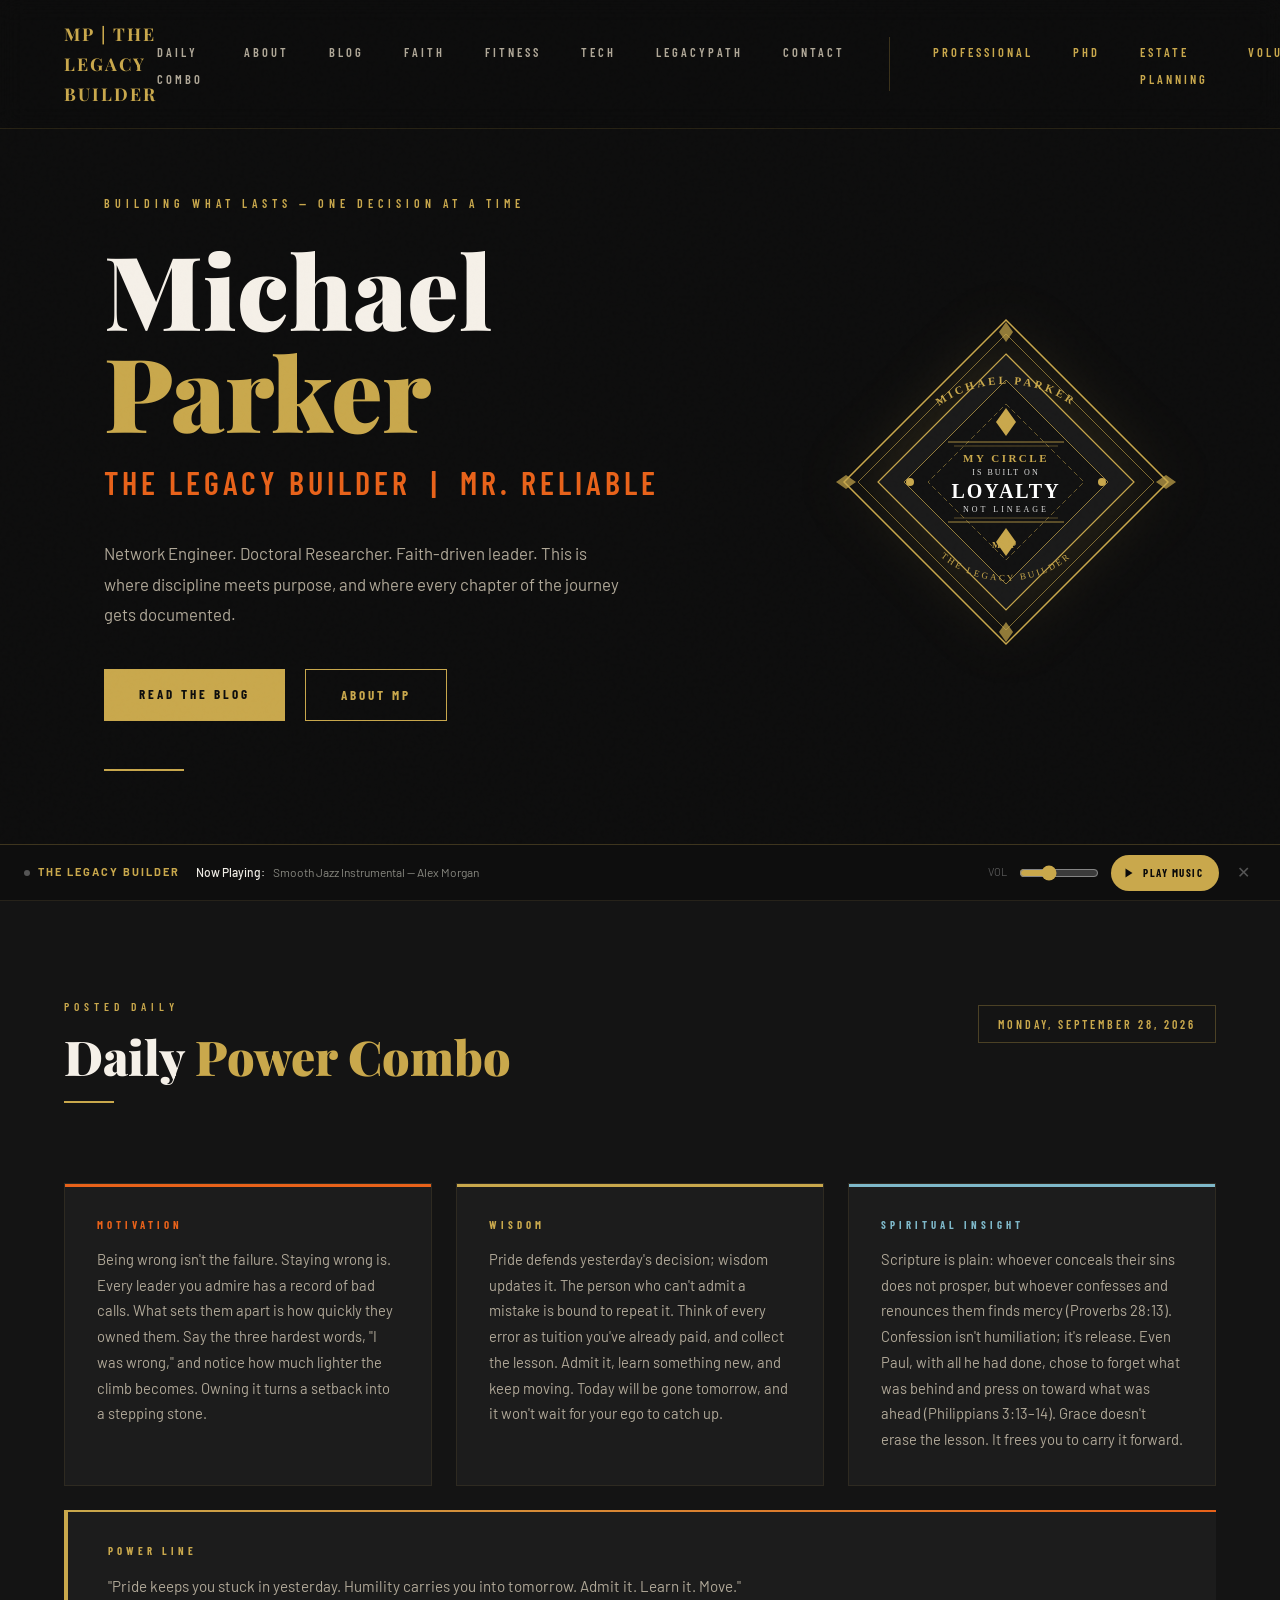
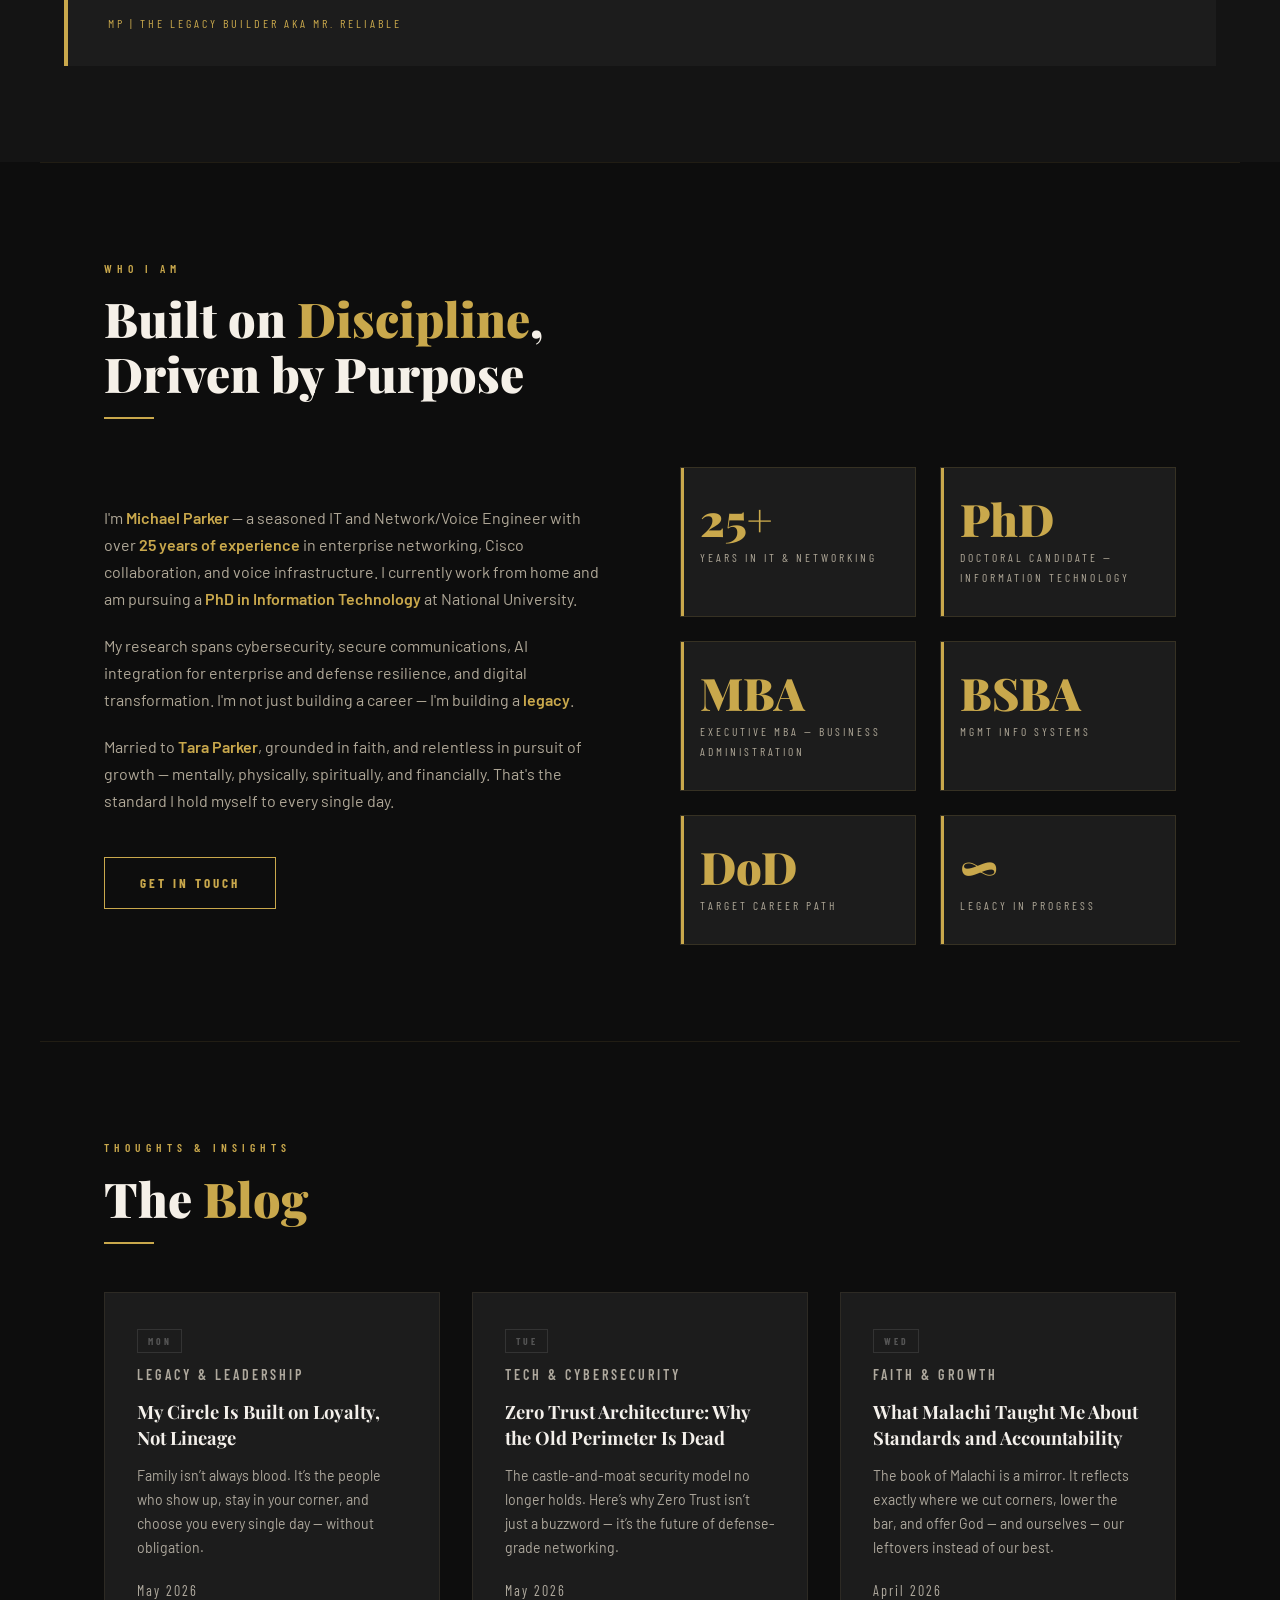
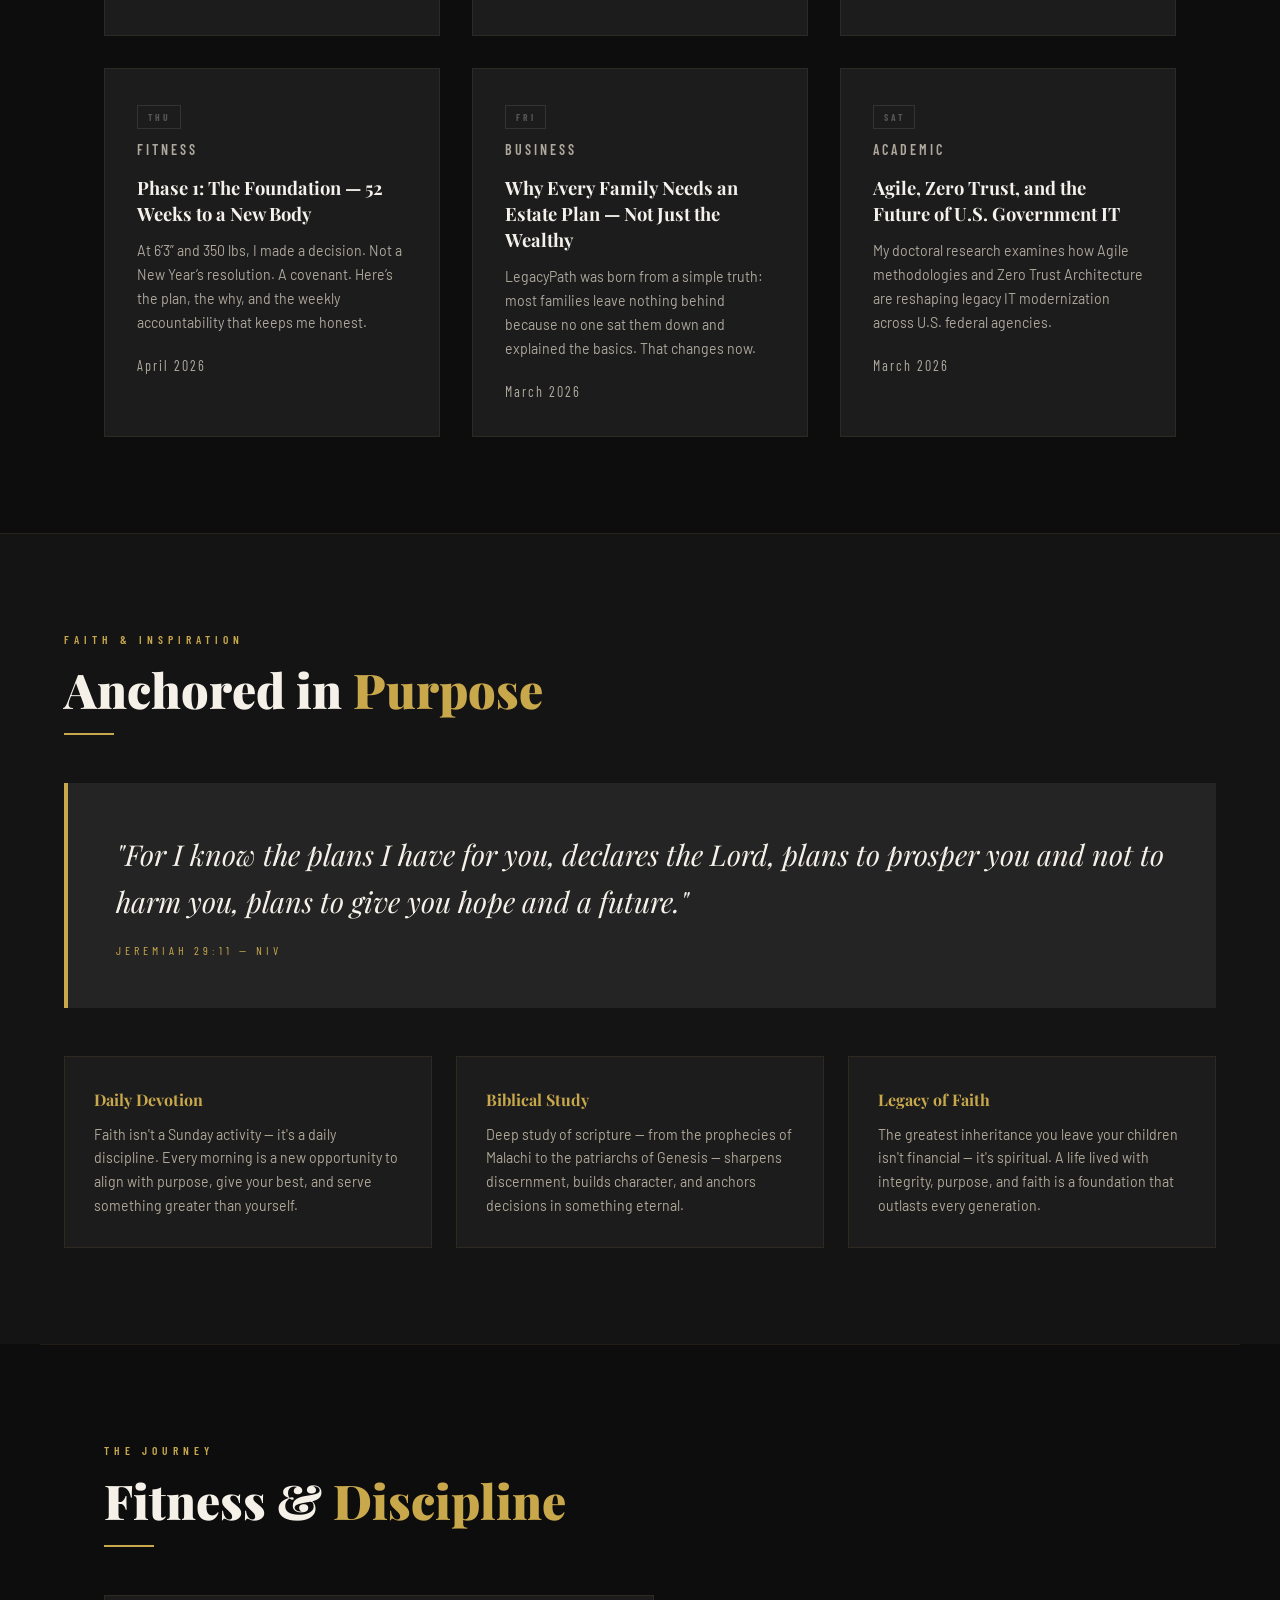
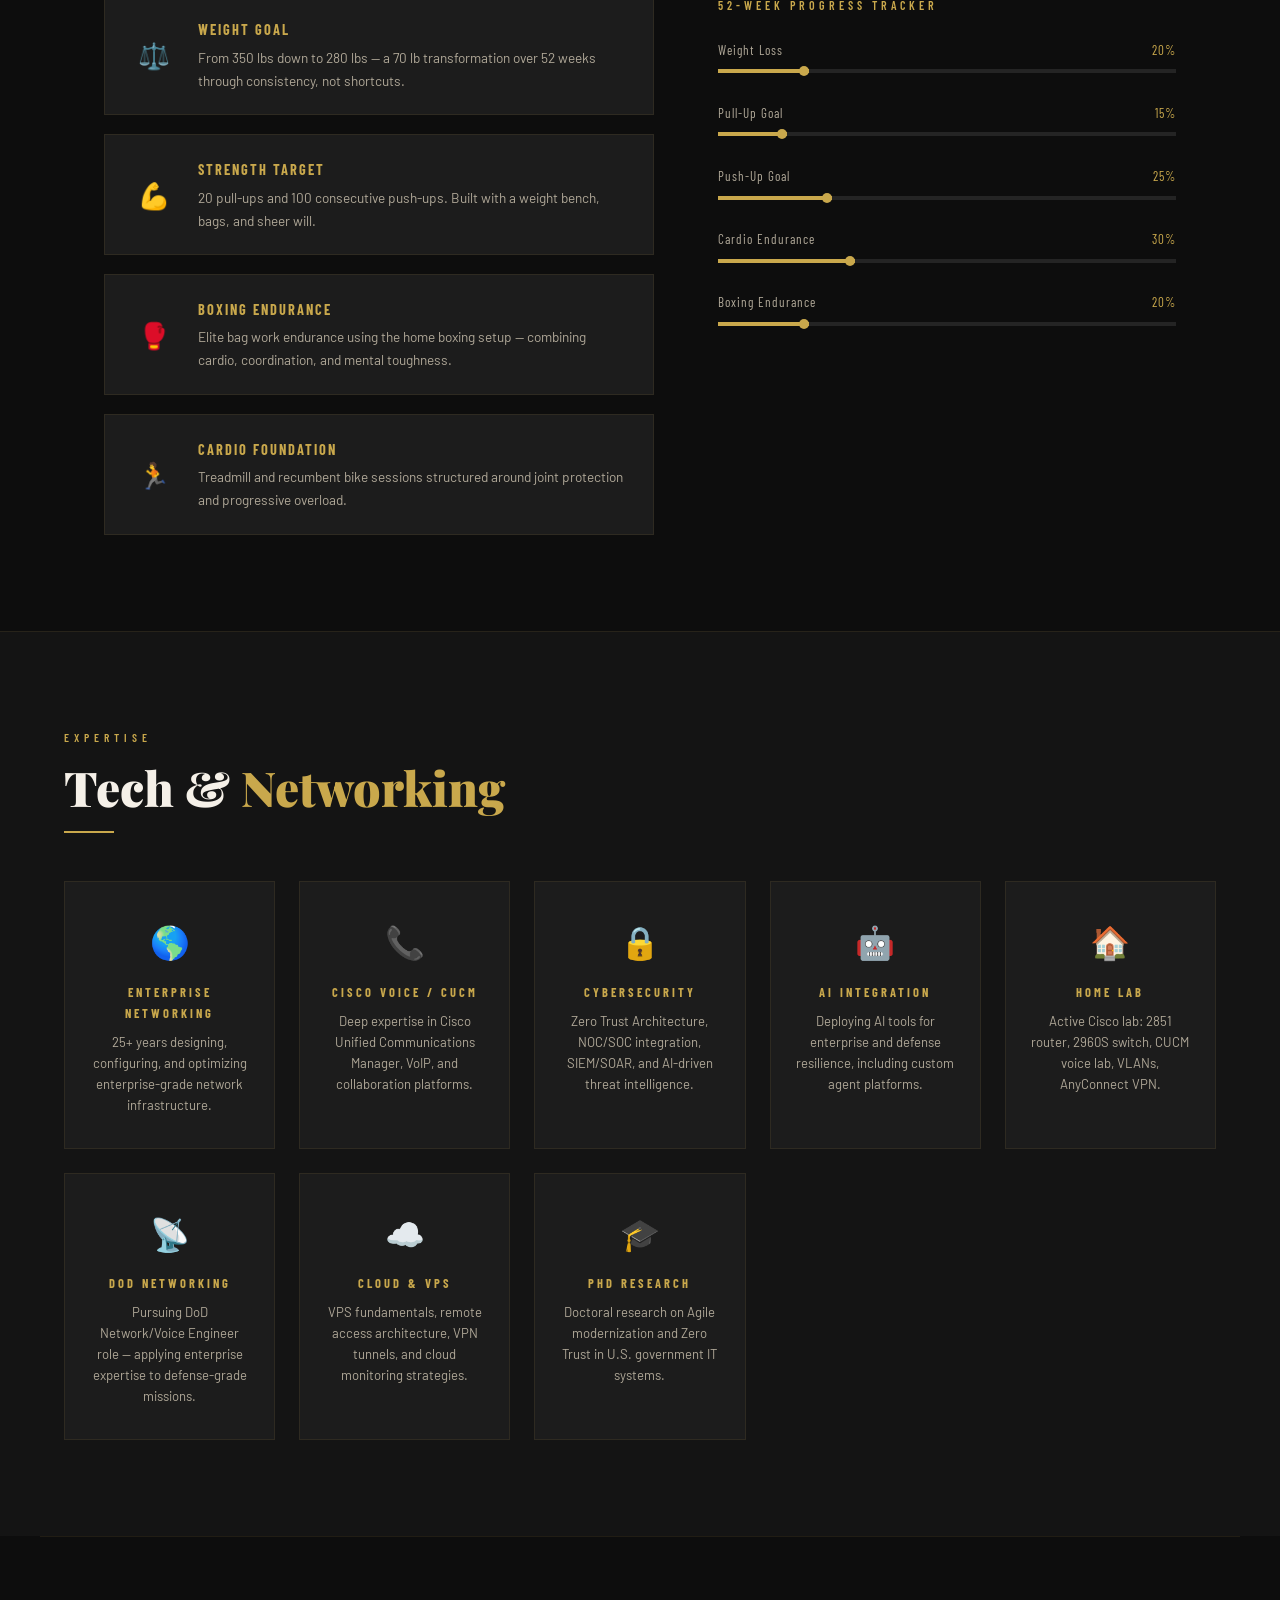
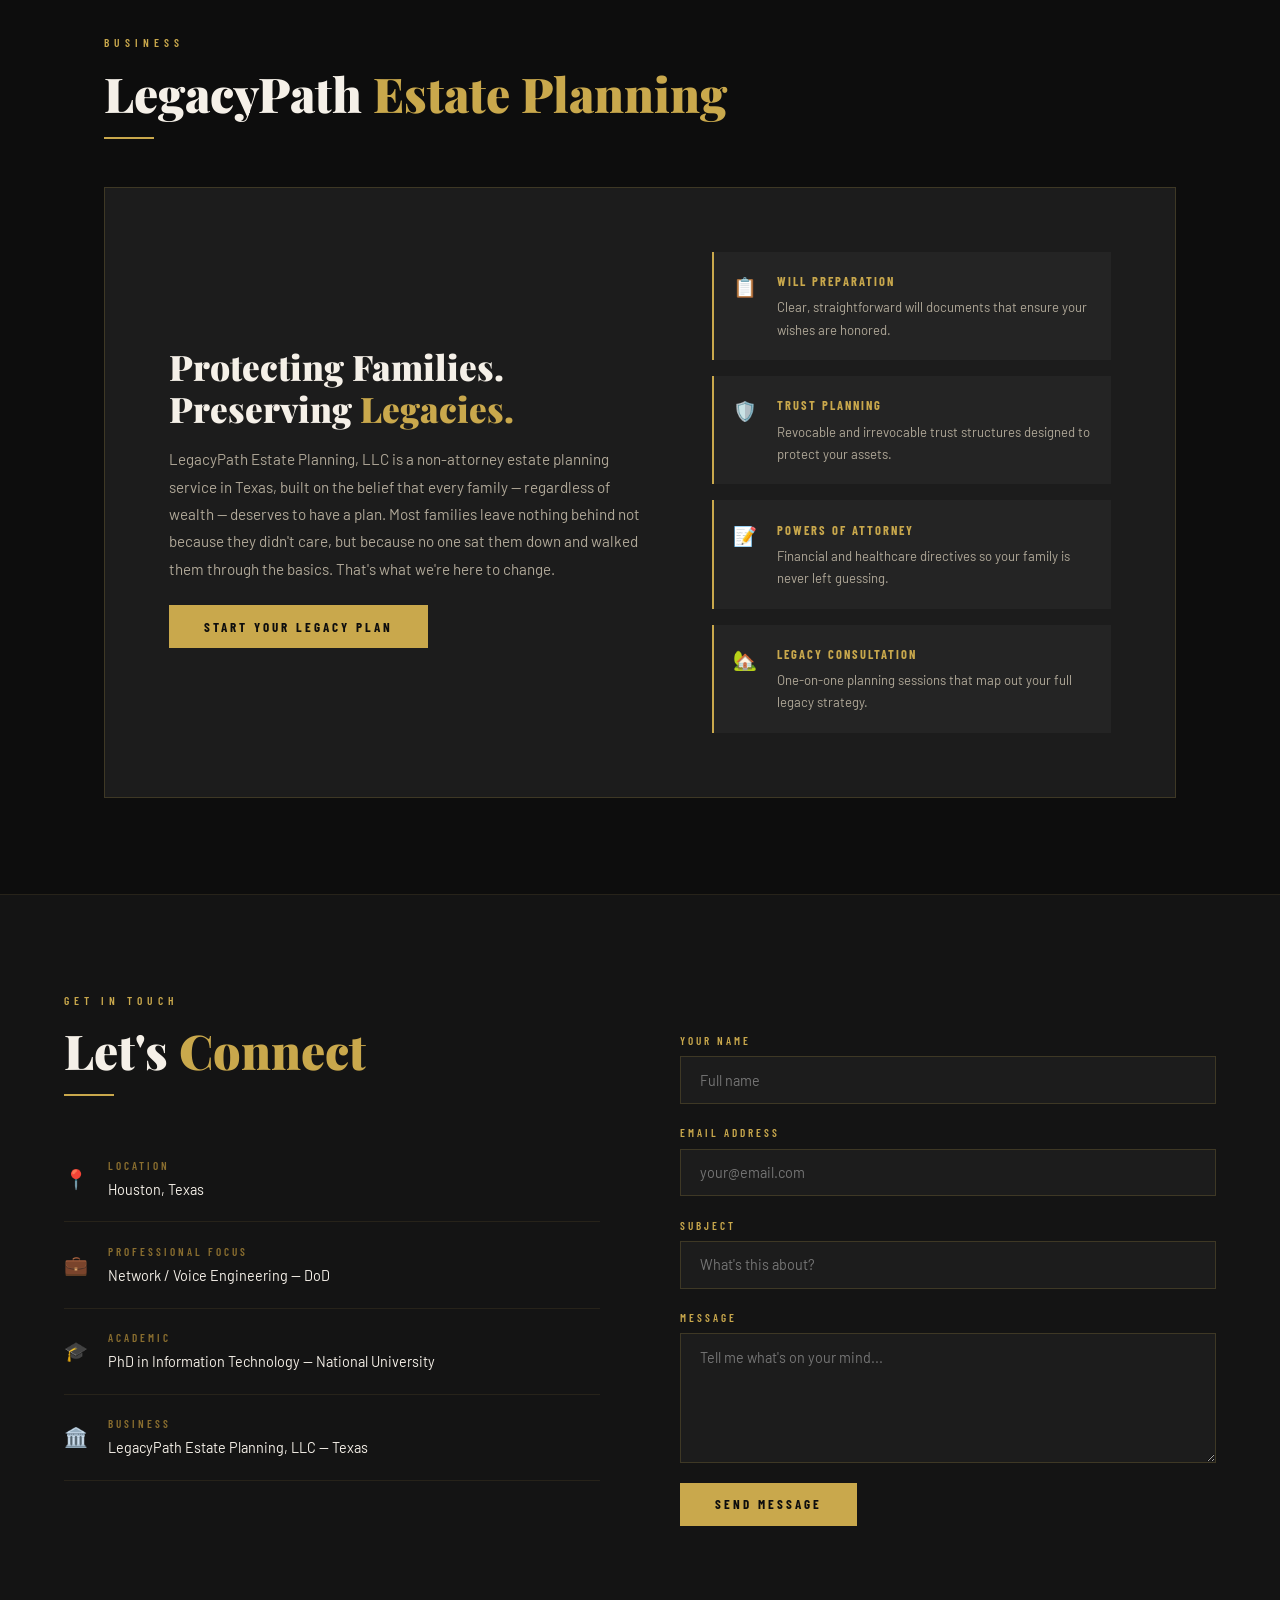
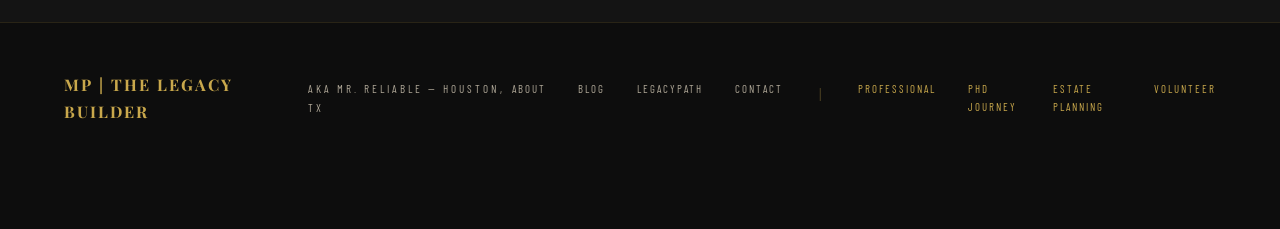
==== commit db50dadb: "Daily Power Combo — Monday, September 28, 2026" ====
--- a/index.html
+++ b/index.html
@@ -1068,28 +1068,28 @@
         <h2 class="section-title reveal">Daily <span>Power Combo</span></h2>
         <div class="section-rule reveal"></div>
       </div>
-      <div class="combo-date reveal">Friday, September 18, 2026</div>
+      <div class="combo-date reveal">Monday, September 28, 2026</div>
     </div>
 
     <div class="combo-grid">
       <div class="combo-card motivation reveal">
         <p class="combo-card-label">Motivation</p>
-        <p>Time is the one currency you can spend but never earn back. Every hour you give to distraction is an hour stolen from your legacy. Guard your minutes like they're the deposit on your future—because they are. Winners don't find time; they defend it.</p>
+        <p>Being wrong isn't the failure. Staying wrong is. Every leader you admire has a record of bad calls. What sets them apart is how quickly they owned them. Say the three hardest words, &quot;I was wrong,&quot; and notice how much lighter the climb becomes. Owning it turns a setback into a stepping stone.</p>
       </div>
       <div class="combo-card wisdom reveal">
         <p class="combo-card-label">Wisdom</p>
-        <p>Money lost can be recovered; a wasted hour is gone for good. The wise don't ask &quot;How busy am I?&quot;—they ask &quot;How well am I spending myself?&quot; Busyness is motion; purpose is direction. Learn the difference, and you'll stop confusing exhaustion with progress.</p>
+        <p>Pride defends yesterday's decision; wisdom updates it. The person who can't admit a mistake is bound to repeat it. Think of every error as tuition you've already paid, and collect the lesson. Admit it, learn something new, and keep moving. Today will be gone tomorrow, and it won't wait for your ego to catch up.</p>
       </div>
       <div class="combo-card spiritual reveal">
         <p class="combo-card-label">Spiritual Insight</p>
-        <p>Scripture reminds us to number our days that we may gain a heart of wisdom (Psalm 90:12). Your time is not merely yours—it's a stewardship, entrusted to you for a season. To waste it is to bury the talent; to invest it is to honor the One who gave it. Redeem the time, for the days are short and the calling is eternal.</p>
+        <p>Scripture is plain: whoever conceals their sins does not prosper, but whoever confesses and renounces them finds mercy (Proverbs 28:13). Confession isn't humiliation; it's release. Even Paul, with all he had done, chose to forget what was behind and press on toward what was ahead (Philippians 3:13–14). Grace doesn't erase the lesson. It frees you to carry it forward.</p>
       </div>
     </div>
 
     <div class="combo-powerline reveal">
       <div class="combo-powerline-label">Power Line</div>
       <p>
-        &quot;You don't 'have' time. You spend it. And every second you're breathing, you're either building your legacy or funding someone else's.&quot;
+        &quot;Pride keeps you stuck in yesterday. Humility carries you into tomorrow. Admit it. Learn it. Move.&quot;
         <span>MP | The Legacy Builder AKA Mr. Reliable</span>
       </p>
     </div>
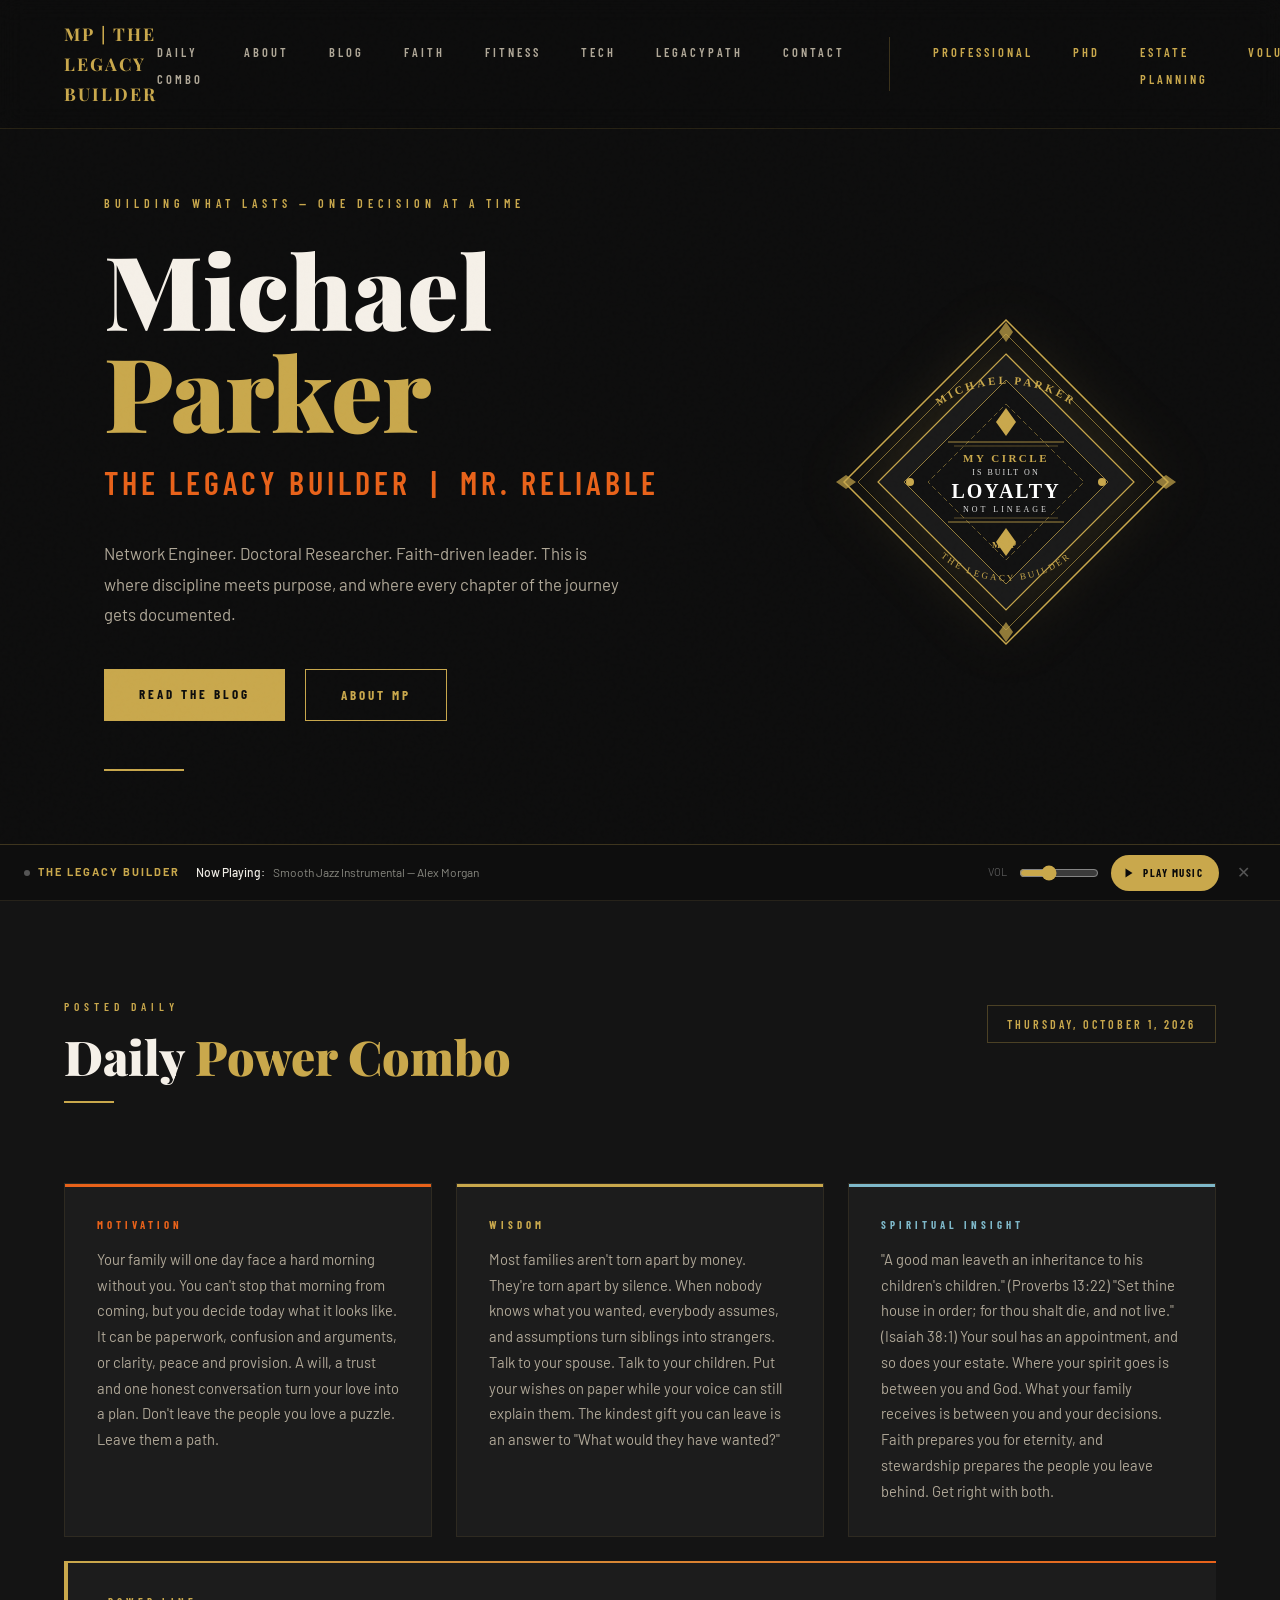
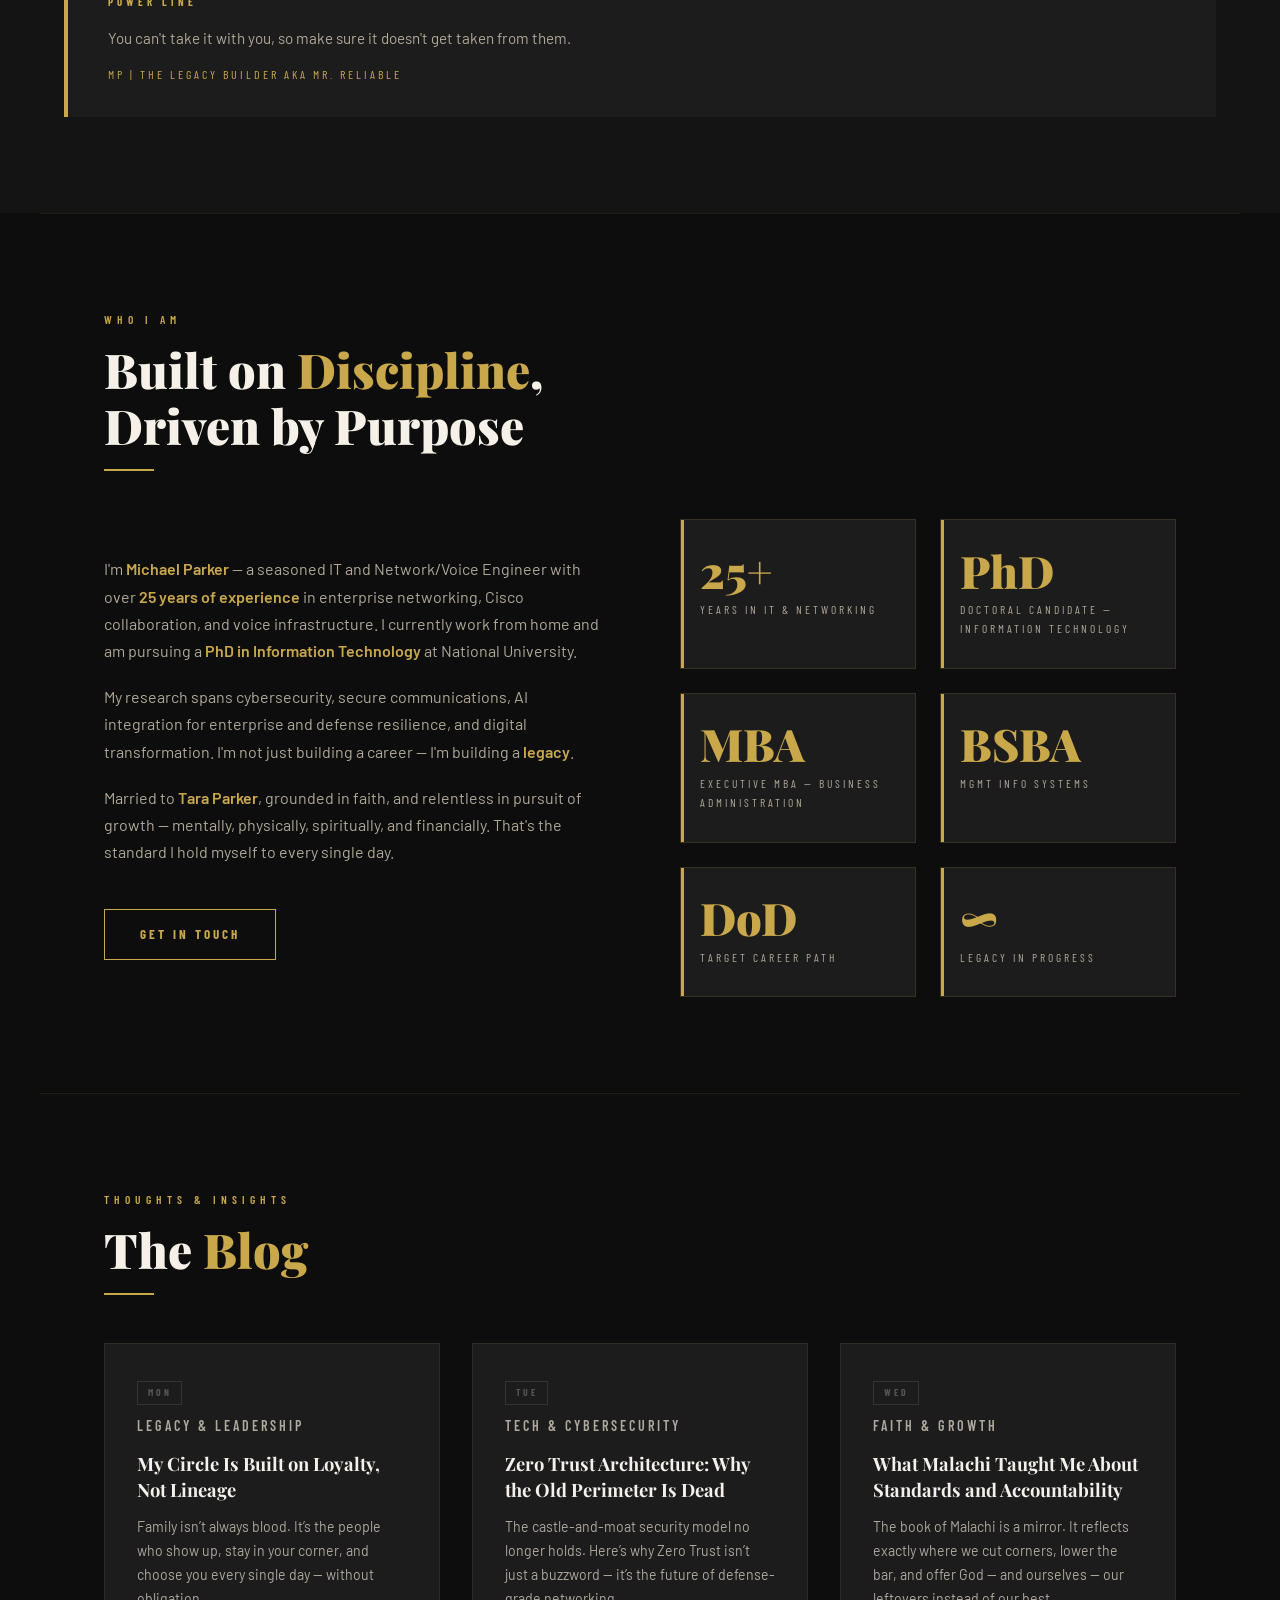
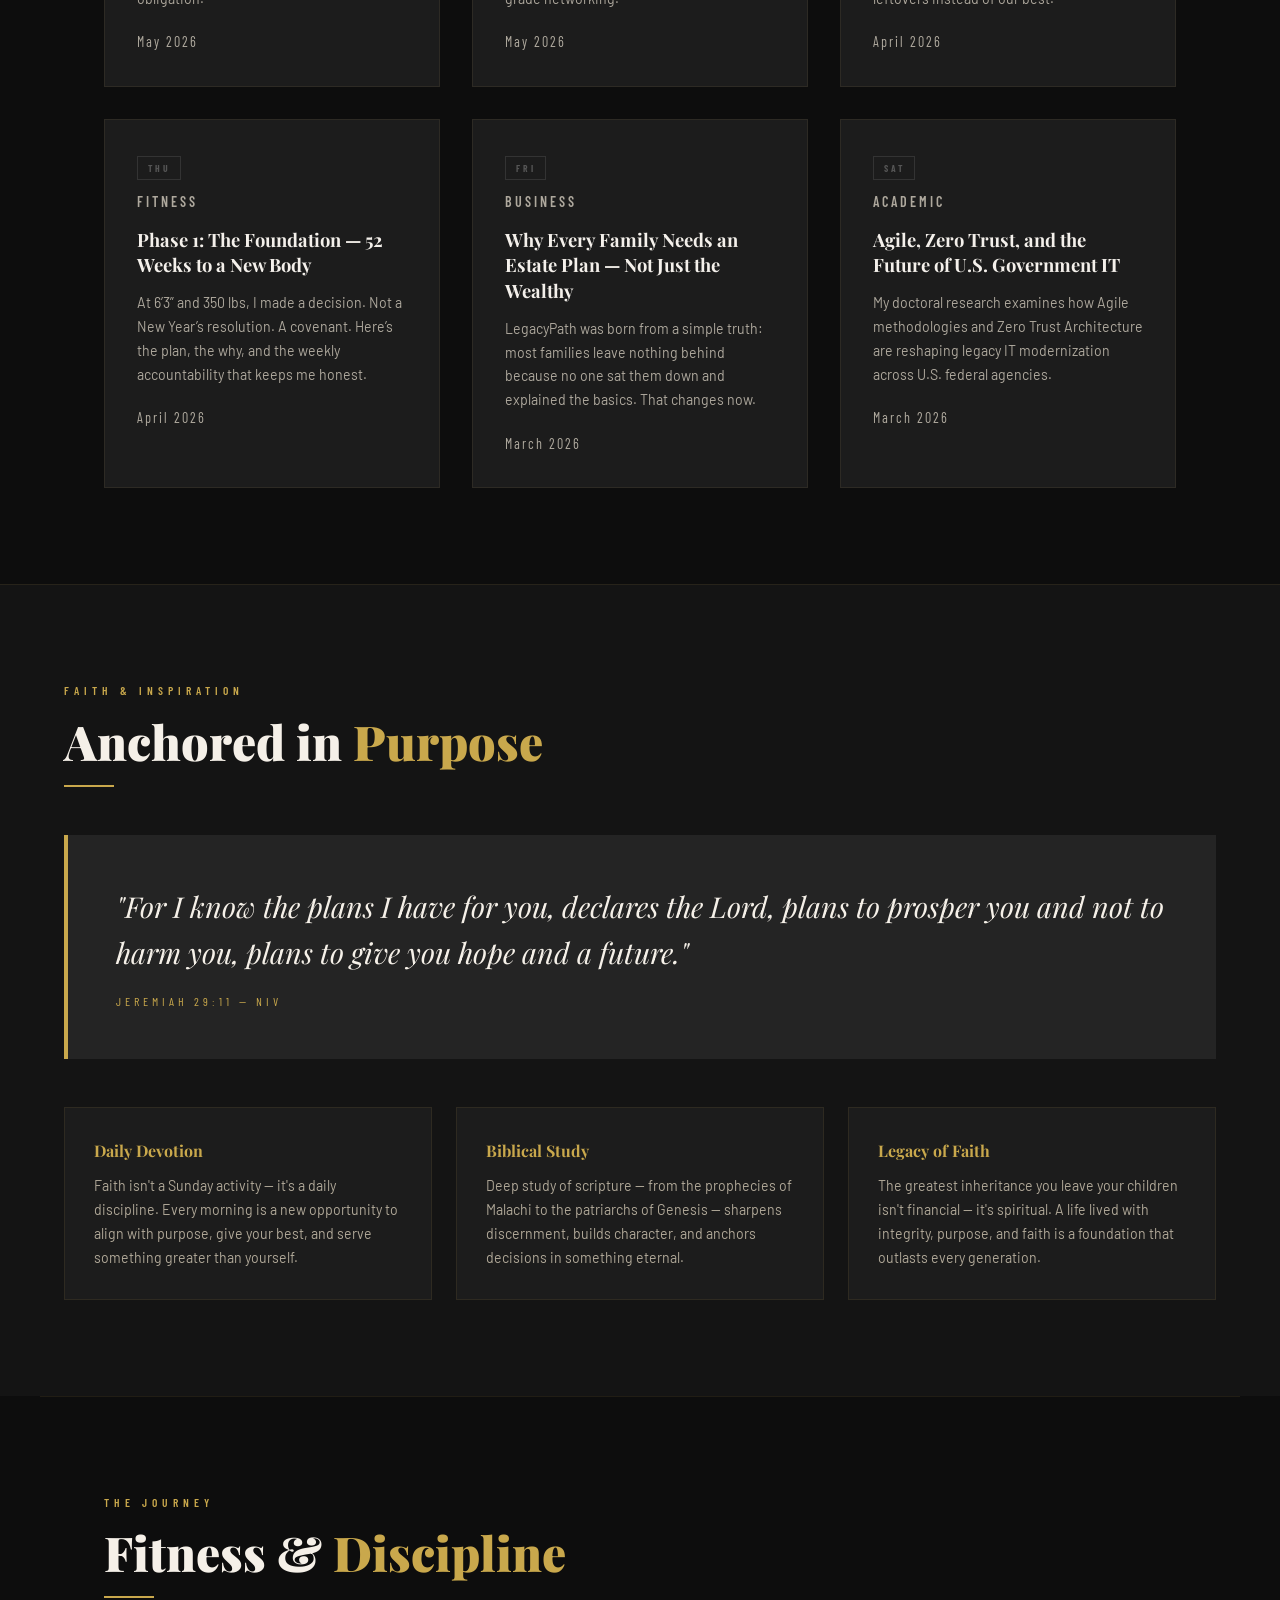
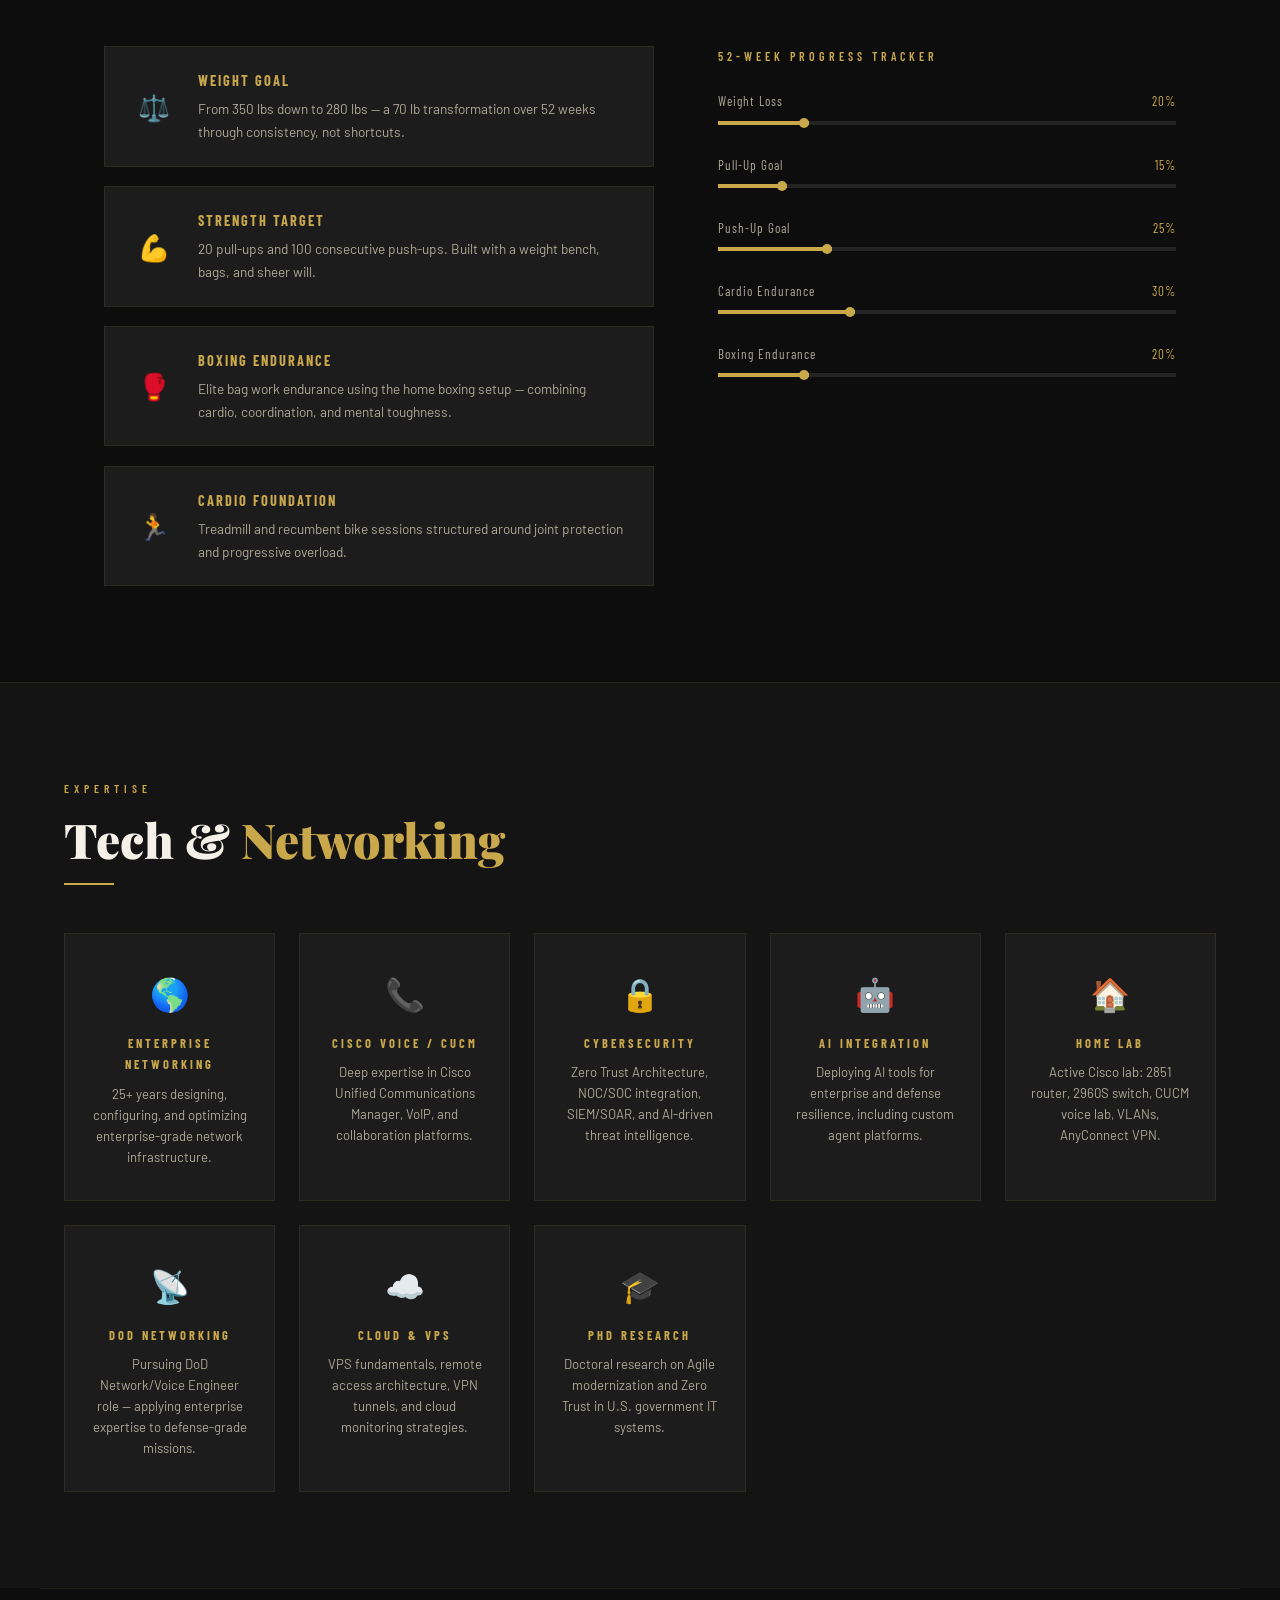
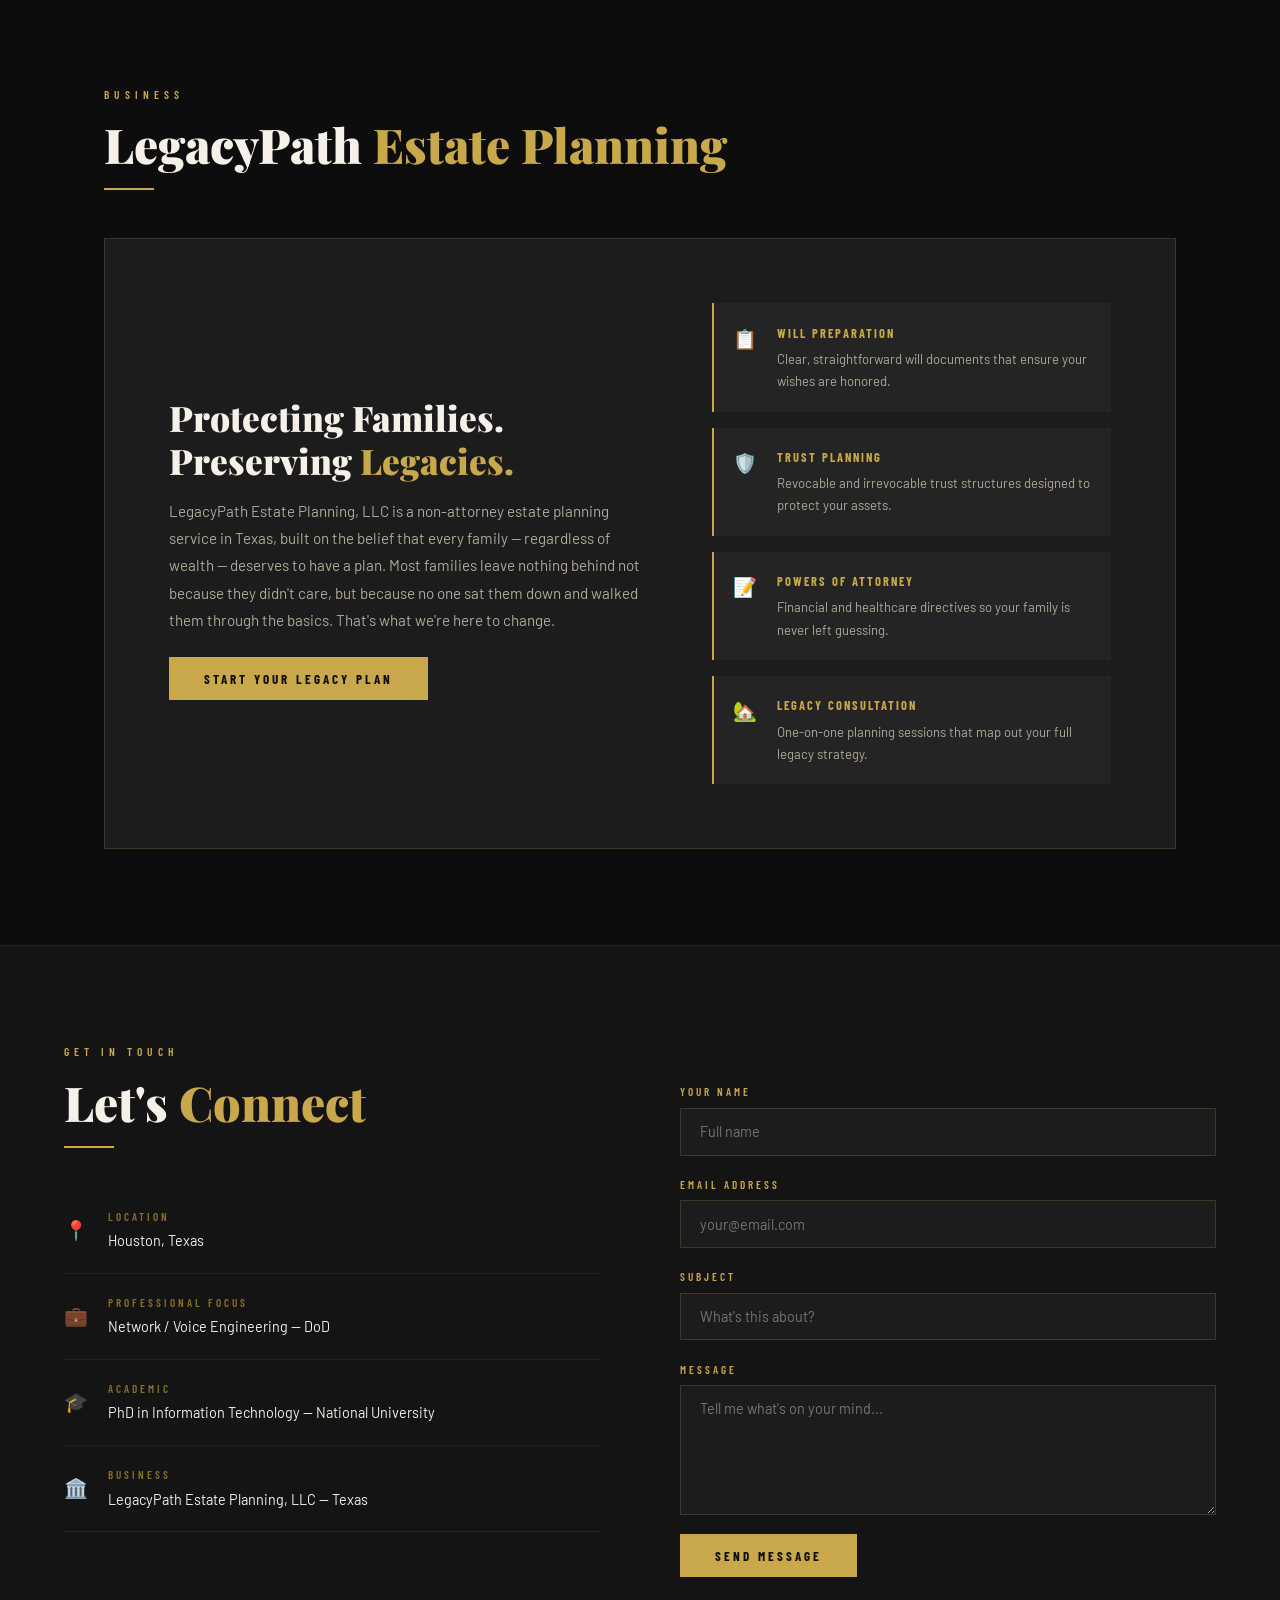
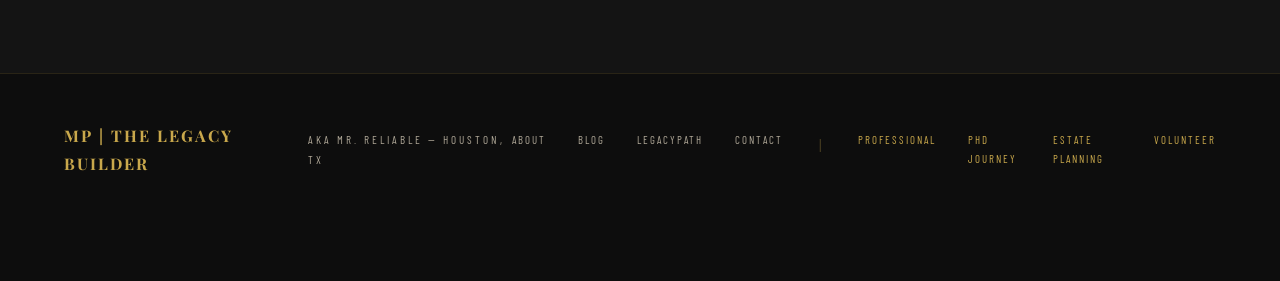
==== commit 21b6346f: "Daily Power Combo — Thursday, October 1, 2026" ====
--- a/index.html
+++ b/index.html
@@ -1068,28 +1068,32 @@
         <h2 class="section-title reveal">Daily <span>Power Combo</span></h2>
         <div class="section-rule reveal"></div>
       </div>
-      <div class="combo-date reveal">Monday, September 28, 2026</div>
+      <div class="combo-date reveal">Thursday, October 1, 2026</div>
     </div>
 
     <div class="combo-grid">
       <div class="combo-card motivation reveal">
         <p class="combo-card-label">Motivation</p>
-        <p>Being wrong isn't the failure. Staying wrong is. Every leader you admire has a record of bad calls. What sets them apart is how quickly they owned them. Say the three hardest words, &quot;I was wrong,&quot; and notice how much lighter the climb becomes. Owning it turns a setback into a stepping stone.</p>
+        <p>Your family will one day face a hard morning without you. You can't stop that morning from coming, but you decide today what it looks like. It can be paperwork, confusion and arguments, or clarity, peace and provision. A will, a trust and one honest conversation turn your love into a plan. Don't leave the people you love a puzzle. Leave them a path.</p>
       </div>
       <div class="combo-card wisdom reveal">
         <p class="combo-card-label">Wisdom</p>
-        <p>Pride defends yesterday's decision; wisdom updates it. The person who can't admit a mistake is bound to repeat it. Think of every error as tuition you've already paid, and collect the lesson. Admit it, learn something new, and keep moving. Today will be gone tomorrow, and it won't wait for your ego to catch up.</p>
+        <p>Most families aren't torn apart by money. They're torn apart by silence. When nobody knows what you wanted, everybody assumes, and assumptions turn siblings into strangers. Talk to your spouse. Talk to your children. Put your wishes on paper while your voice can still explain them. The kindest gift you can leave is an answer to &quot;What would they have wanted?&quot;</p>
       </div>
       <div class="combo-card spiritual reveal">
         <p class="combo-card-label">Spiritual Insight</p>
-        <p>Scripture is plain: whoever conceals their sins does not prosper, but whoever confesses and renounces them finds mercy (Proverbs 28:13). Confession isn't humiliation; it's release. Even Paul, with all he had done, chose to forget what was behind and press on toward what was ahead (Philippians 3:13–14). Grace doesn't erase the lesson. It frees you to carry it forward.</p>
+        <p>&quot;A good man leaveth an inheritance to his children's children.&quot; (Proverbs 13:22)
+
+&quot;Set thine house in order; for thou shalt die, and not live.&quot; (Isaiah 38:1)
+
+Your soul has an appointment, and so does your estate. Where your spirit goes is between you and God. What your family receives is between you and your decisions. Faith prepares you for eternity, and stewardship prepares the people you leave behind. Get right with both.</p>
       </div>
     </div>
 
     <div class="combo-powerline reveal">
       <div class="combo-powerline-label">Power Line</div>
       <p>
-        &quot;Pride keeps you stuck in yesterday. Humility carries you into tomorrow. Admit it. Learn it. Move.&quot;
+        You can't take it with you, so make sure it doesn't get taken from them.
         <span>MP | The Legacy Builder AKA Mr. Reliable</span>
       </p>
     </div>
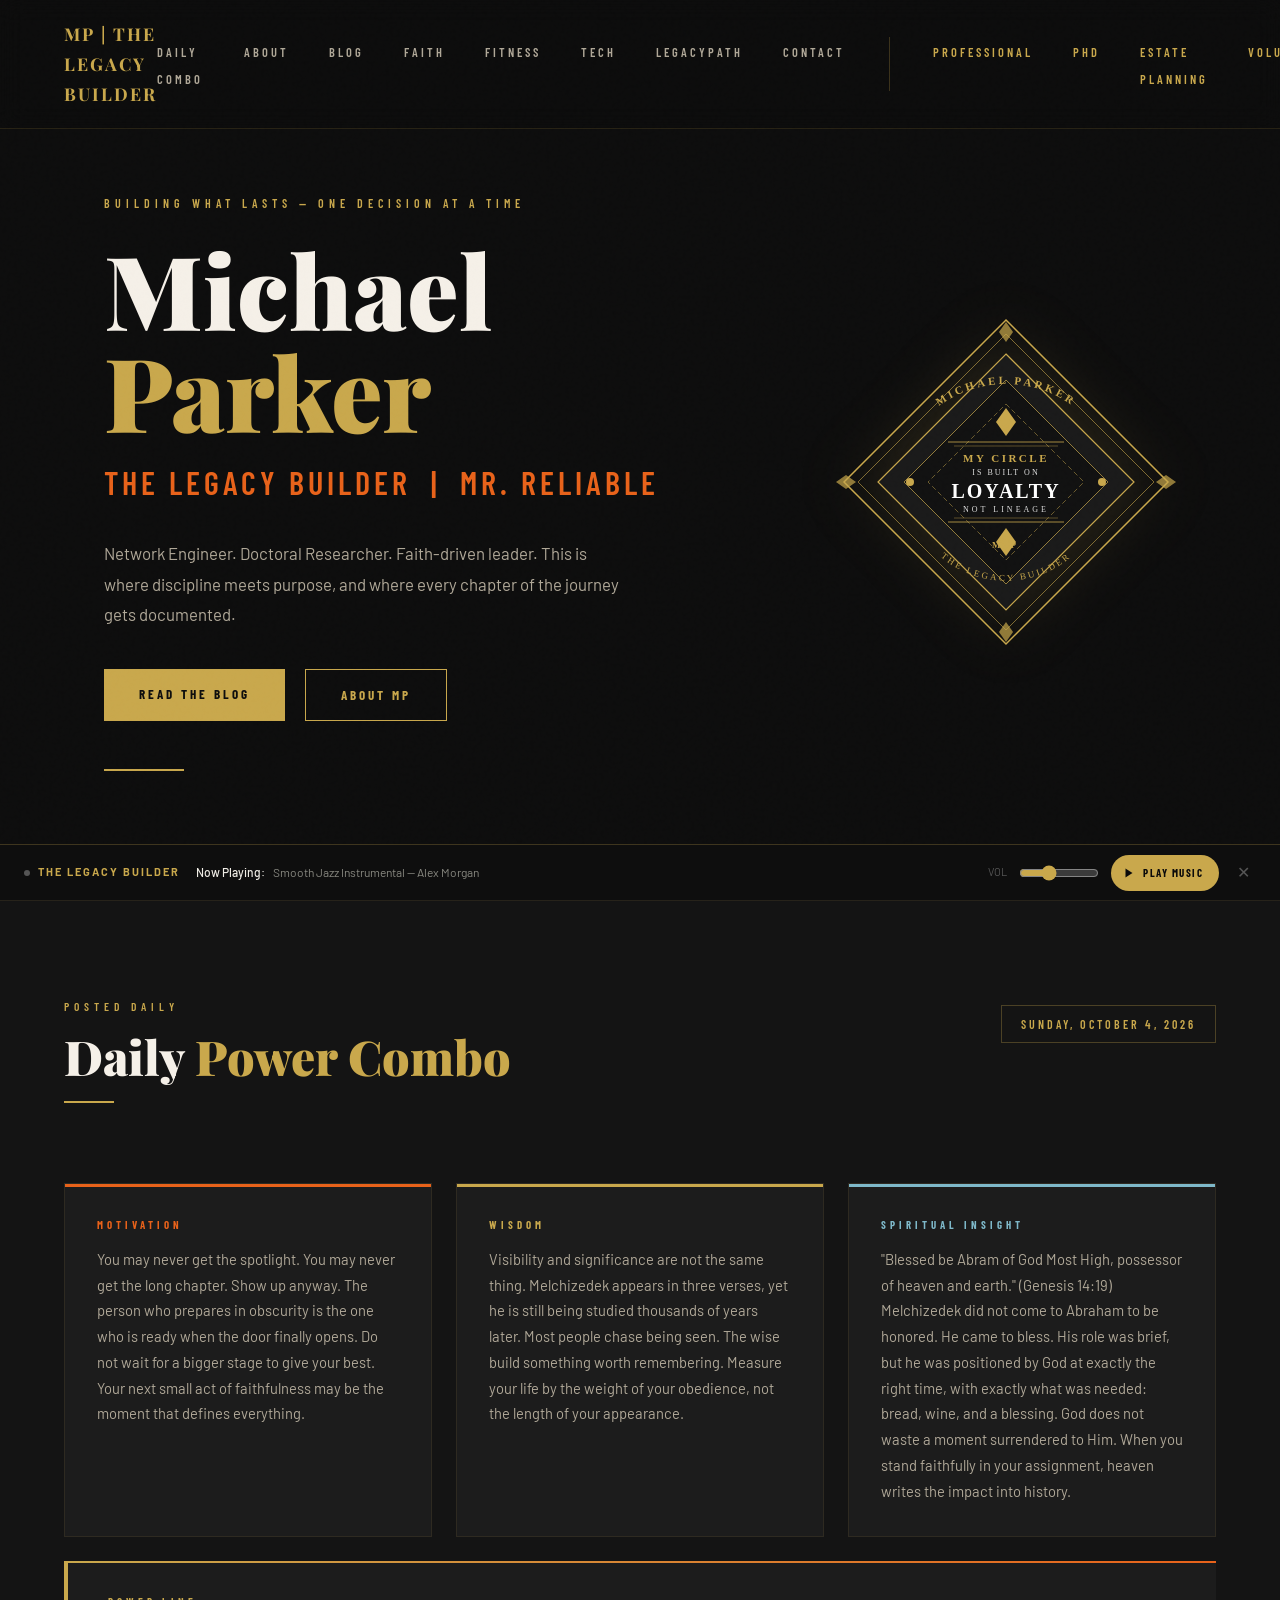
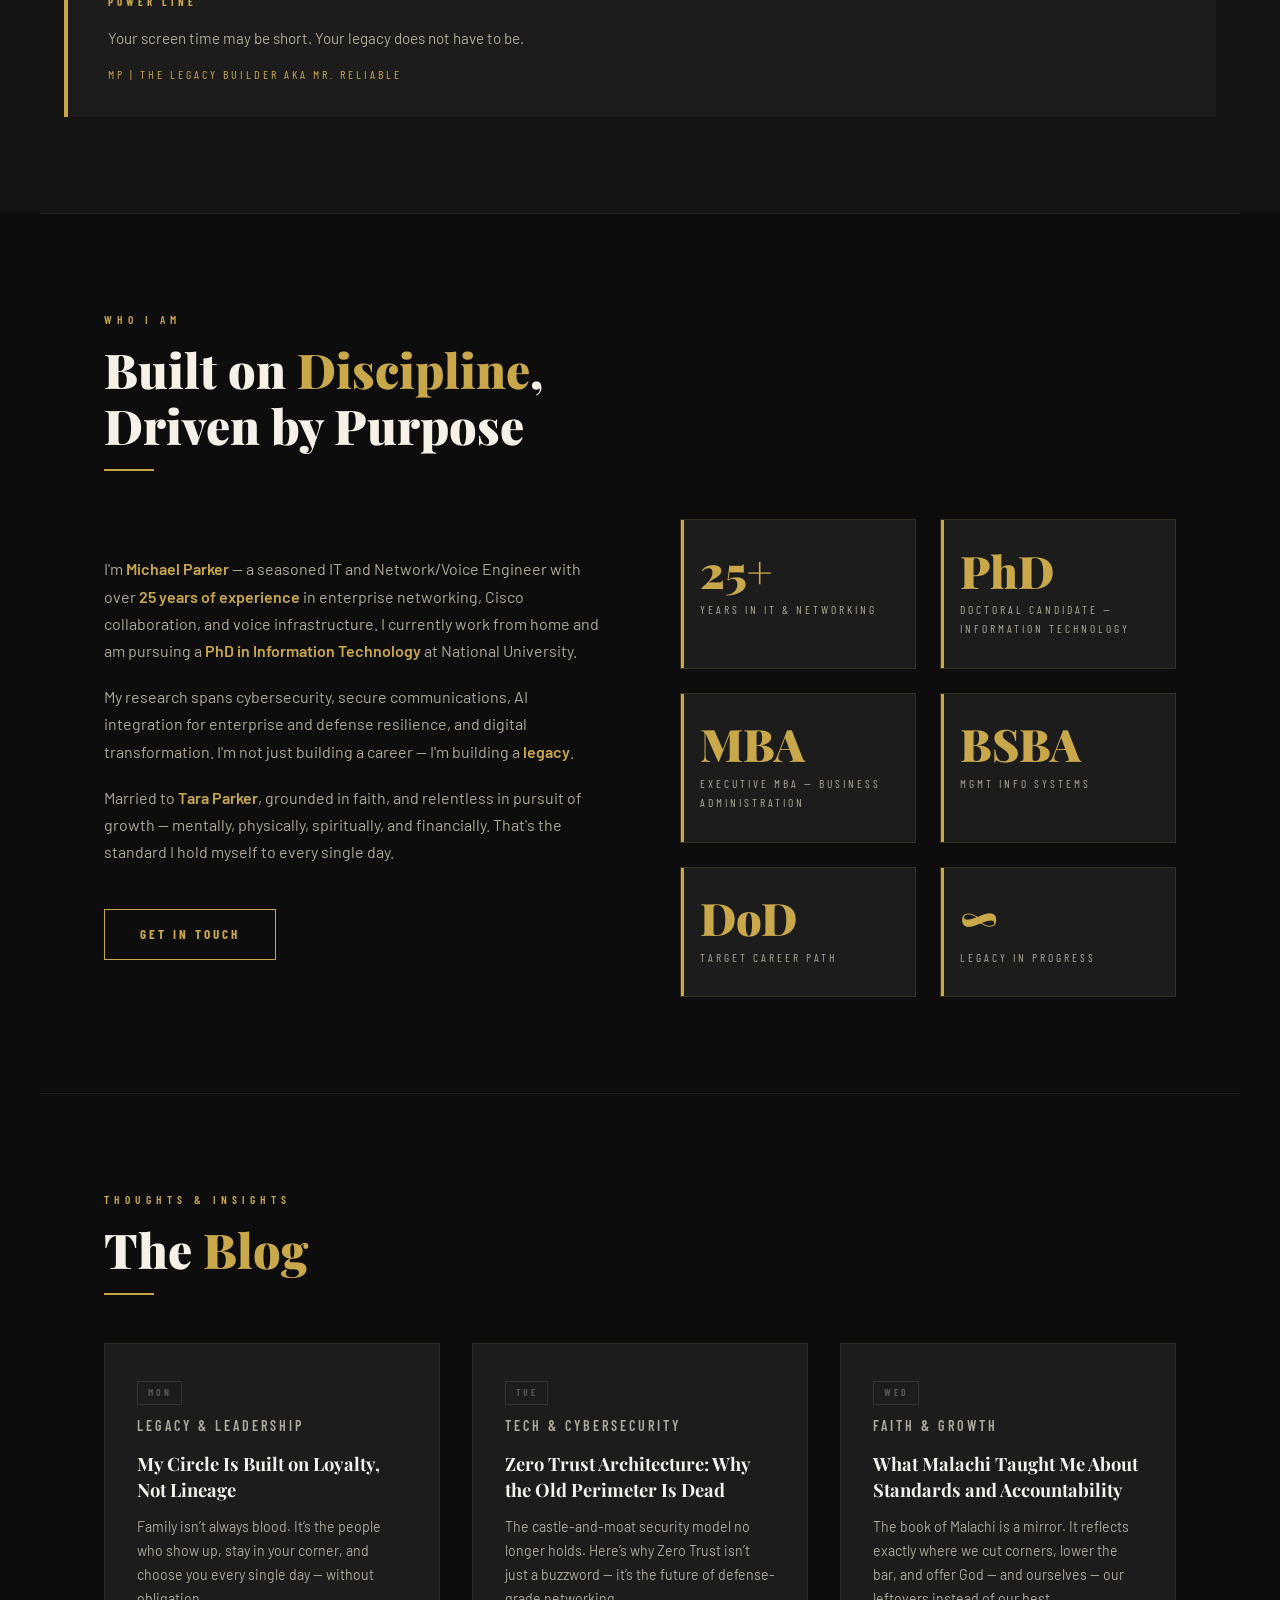
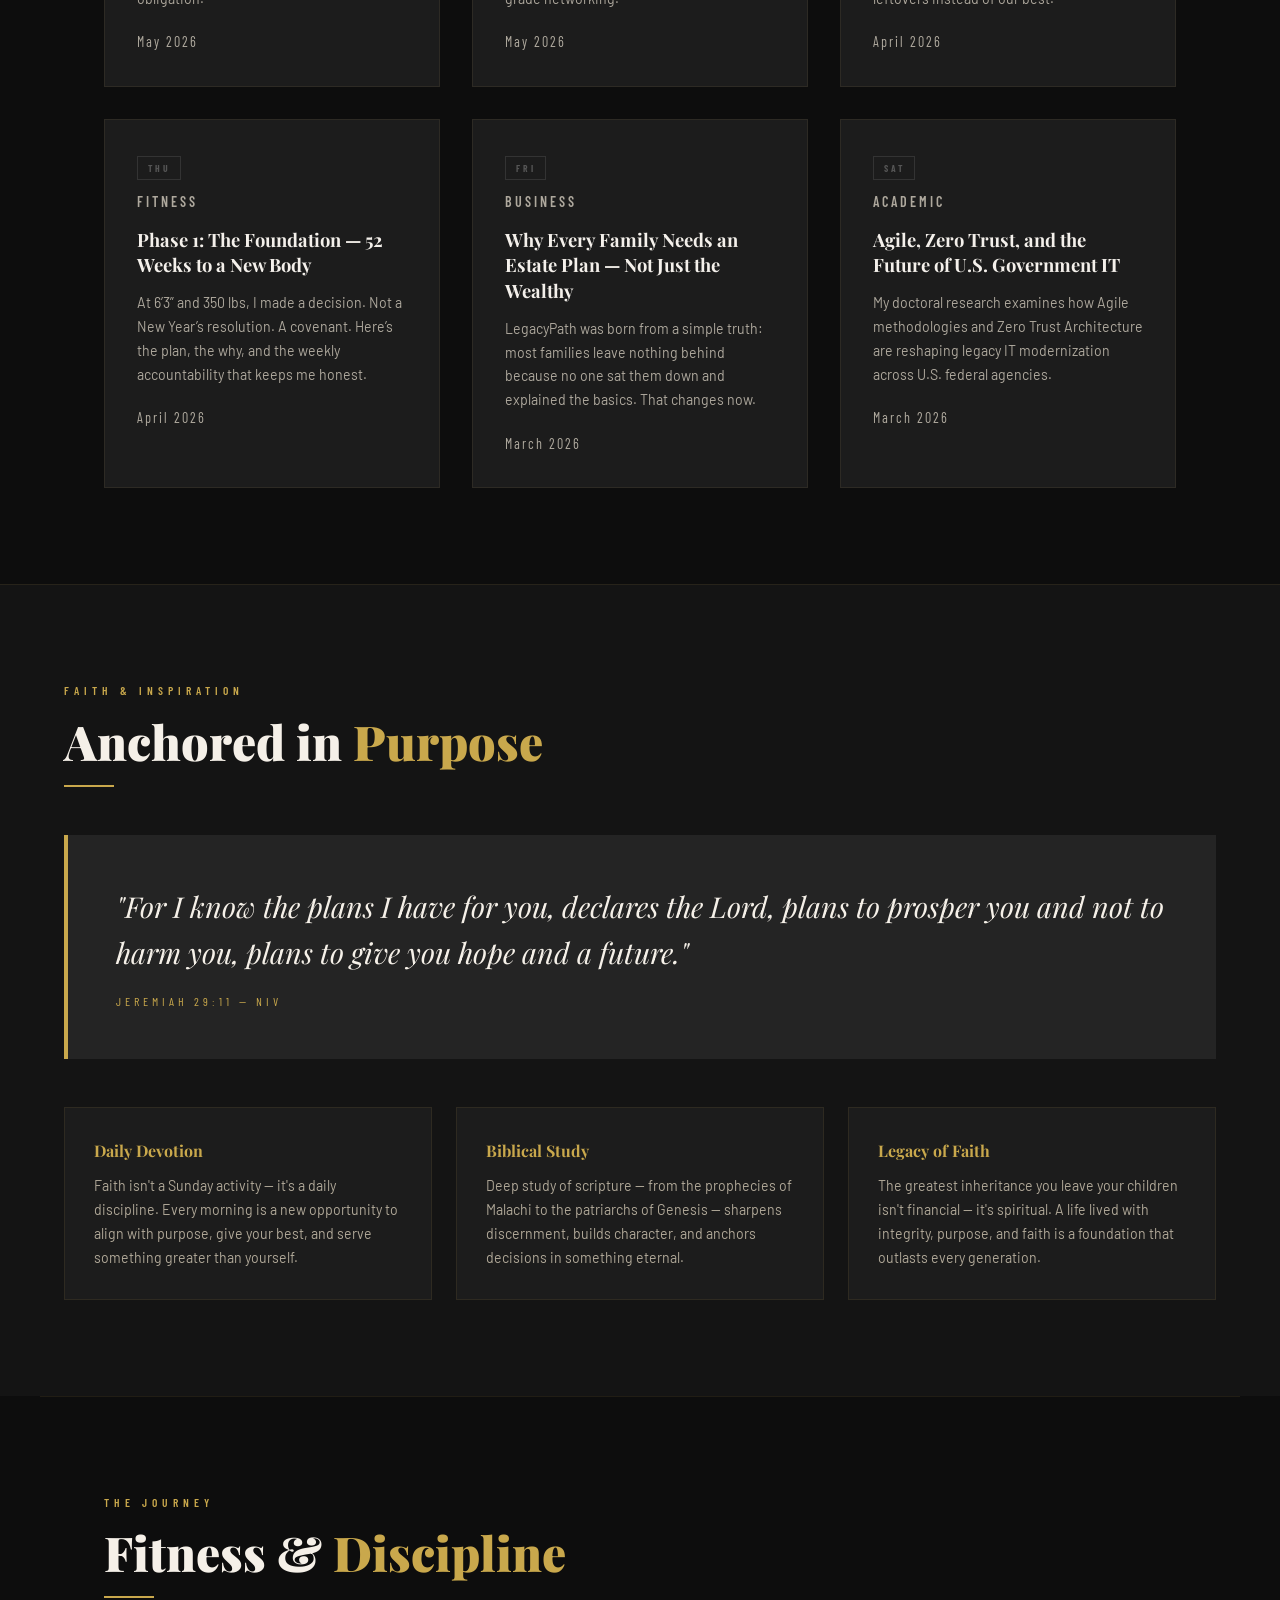
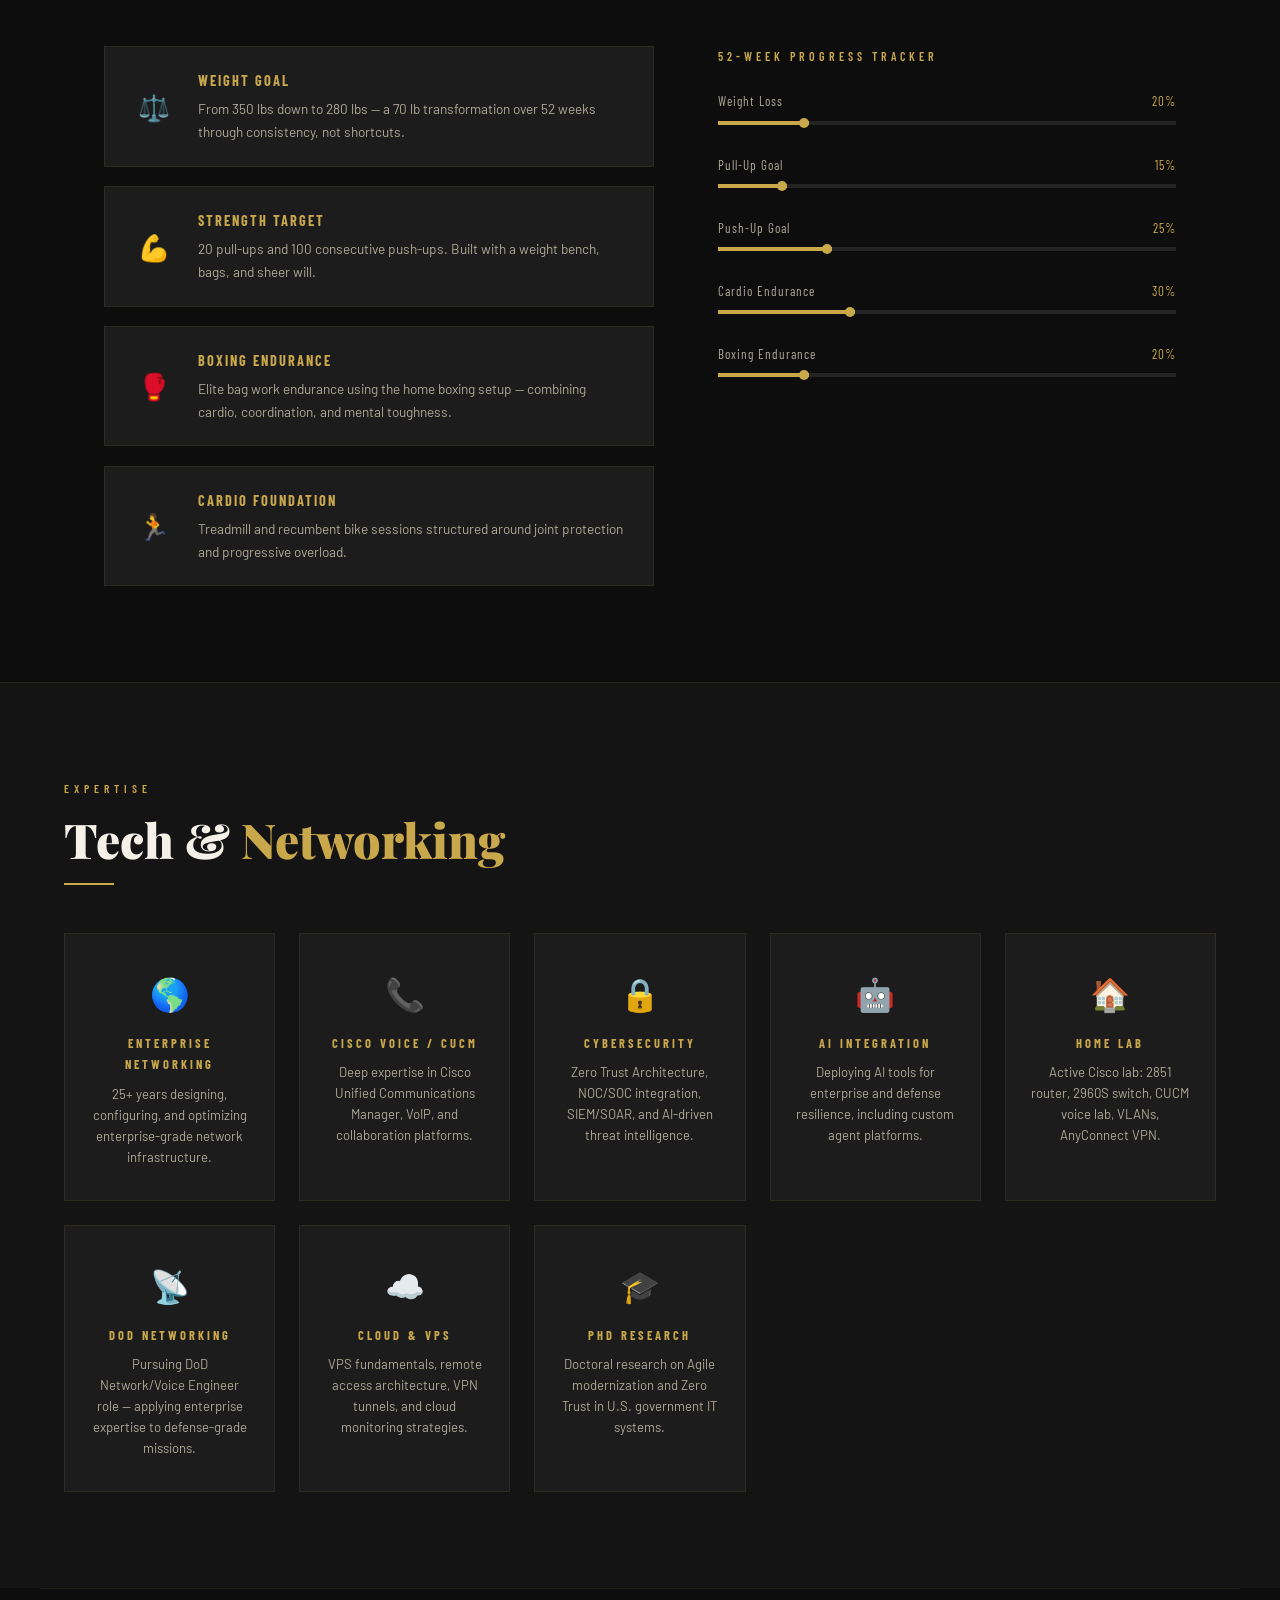
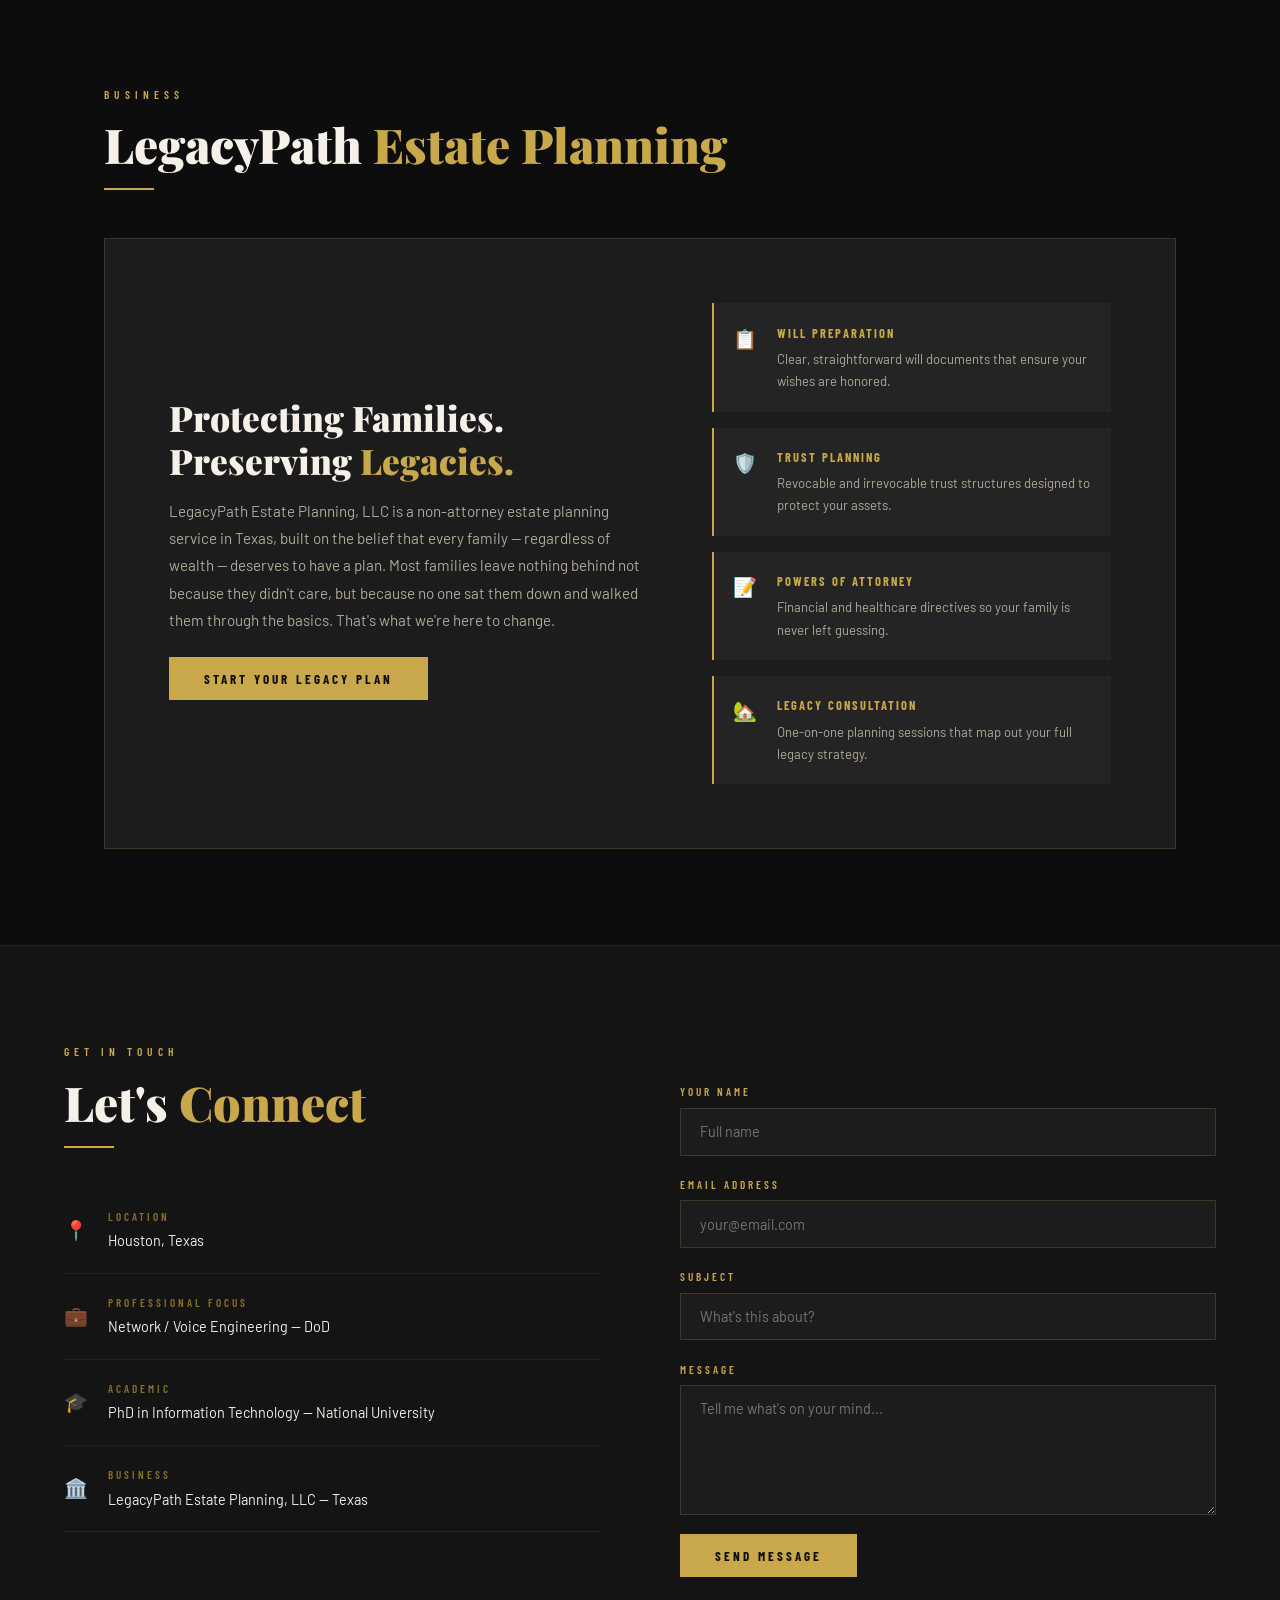
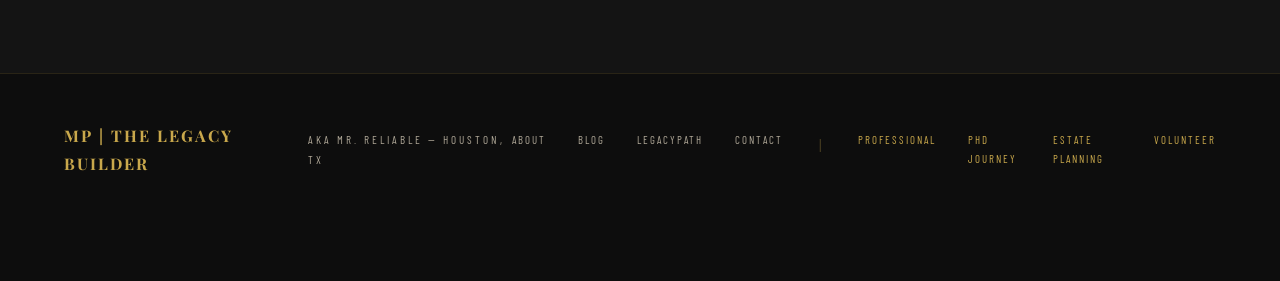
==== commit e8944c05: "Daily Power Combo — Sunday, October 4, 2026" ====
--- a/index.html
+++ b/index.html
@@ -1068,32 +1068,30 @@
         <h2 class="section-title reveal">Daily <span>Power Combo</span></h2>
         <div class="section-rule reveal"></div>
       </div>
-      <div class="combo-date reveal">Thursday, October 1, 2026</div>
+      <div class="combo-date reveal">Sunday, October 4, 2026</div>
     </div>
 
     <div class="combo-grid">
       <div class="combo-card motivation reveal">
         <p class="combo-card-label">Motivation</p>
-        <p>Your family will one day face a hard morning without you. You can't stop that morning from coming, but you decide today what it looks like. It can be paperwork, confusion and arguments, or clarity, peace and provision. A will, a trust and one honest conversation turn your love into a plan. Don't leave the people you love a puzzle. Leave them a path.</p>
+        <p>You may never get the spotlight. You may never get the long chapter. Show up anyway. The person who prepares in obscurity is the one who is ready when the door finally opens. Do not wait for a bigger stage to give your best. Your next small act of faithfulness may be the moment that defines everything.</p>
       </div>
       <div class="combo-card wisdom reveal">
         <p class="combo-card-label">Wisdom</p>
-        <p>Most families aren't torn apart by money. They're torn apart by silence. When nobody knows what you wanted, everybody assumes, and assumptions turn siblings into strangers. Talk to your spouse. Talk to your children. Put your wishes on paper while your voice can still explain them. The kindest gift you can leave is an answer to &quot;What would they have wanted?&quot;</p>
+        <p>Visibility and significance are not the same thing. Melchizedek appears in three verses, yet he is still being studied thousands of years later. Most people chase being seen. The wise build something worth remembering. Measure your life by the weight of your obedience, not the length of your appearance.</p>
       </div>
       <div class="combo-card spiritual reveal">
         <p class="combo-card-label">Spiritual Insight</p>
-        <p>&quot;A good man leaveth an inheritance to his children's children.&quot; (Proverbs 13:22)
-
-&quot;Set thine house in order; for thou shalt die, and not live.&quot; (Isaiah 38:1)
-
-Your soul has an appointment, and so does your estate. Where your spirit goes is between you and God. What your family receives is between you and your decisions. Faith prepares you for eternity, and stewardship prepares the people you leave behind. Get right with both.</p>
+        <p>&quot;Blessed be Abram of God Most High, possessor of heaven and earth.&quot; (Genesis 14:19)
+
+Melchizedek did not come to Abraham to be honored. He came to bless. His role was brief, but he was positioned by God at exactly the right time, with exactly what was needed: bread, wine, and a blessing. God does not waste a moment surrendered to Him. When you stand faithfully in your assignment, heaven writes the impact into history.</p>
       </div>
     </div>
 
     <div class="combo-powerline reveal">
       <div class="combo-powerline-label">Power Line</div>
       <p>
-        You can't take it with you, so make sure it doesn't get taken from them.
+        Your screen time may be short. Your legacy does not have to be.
         <span>MP | The Legacy Builder AKA Mr. Reliable</span>
       </p>
     </div>
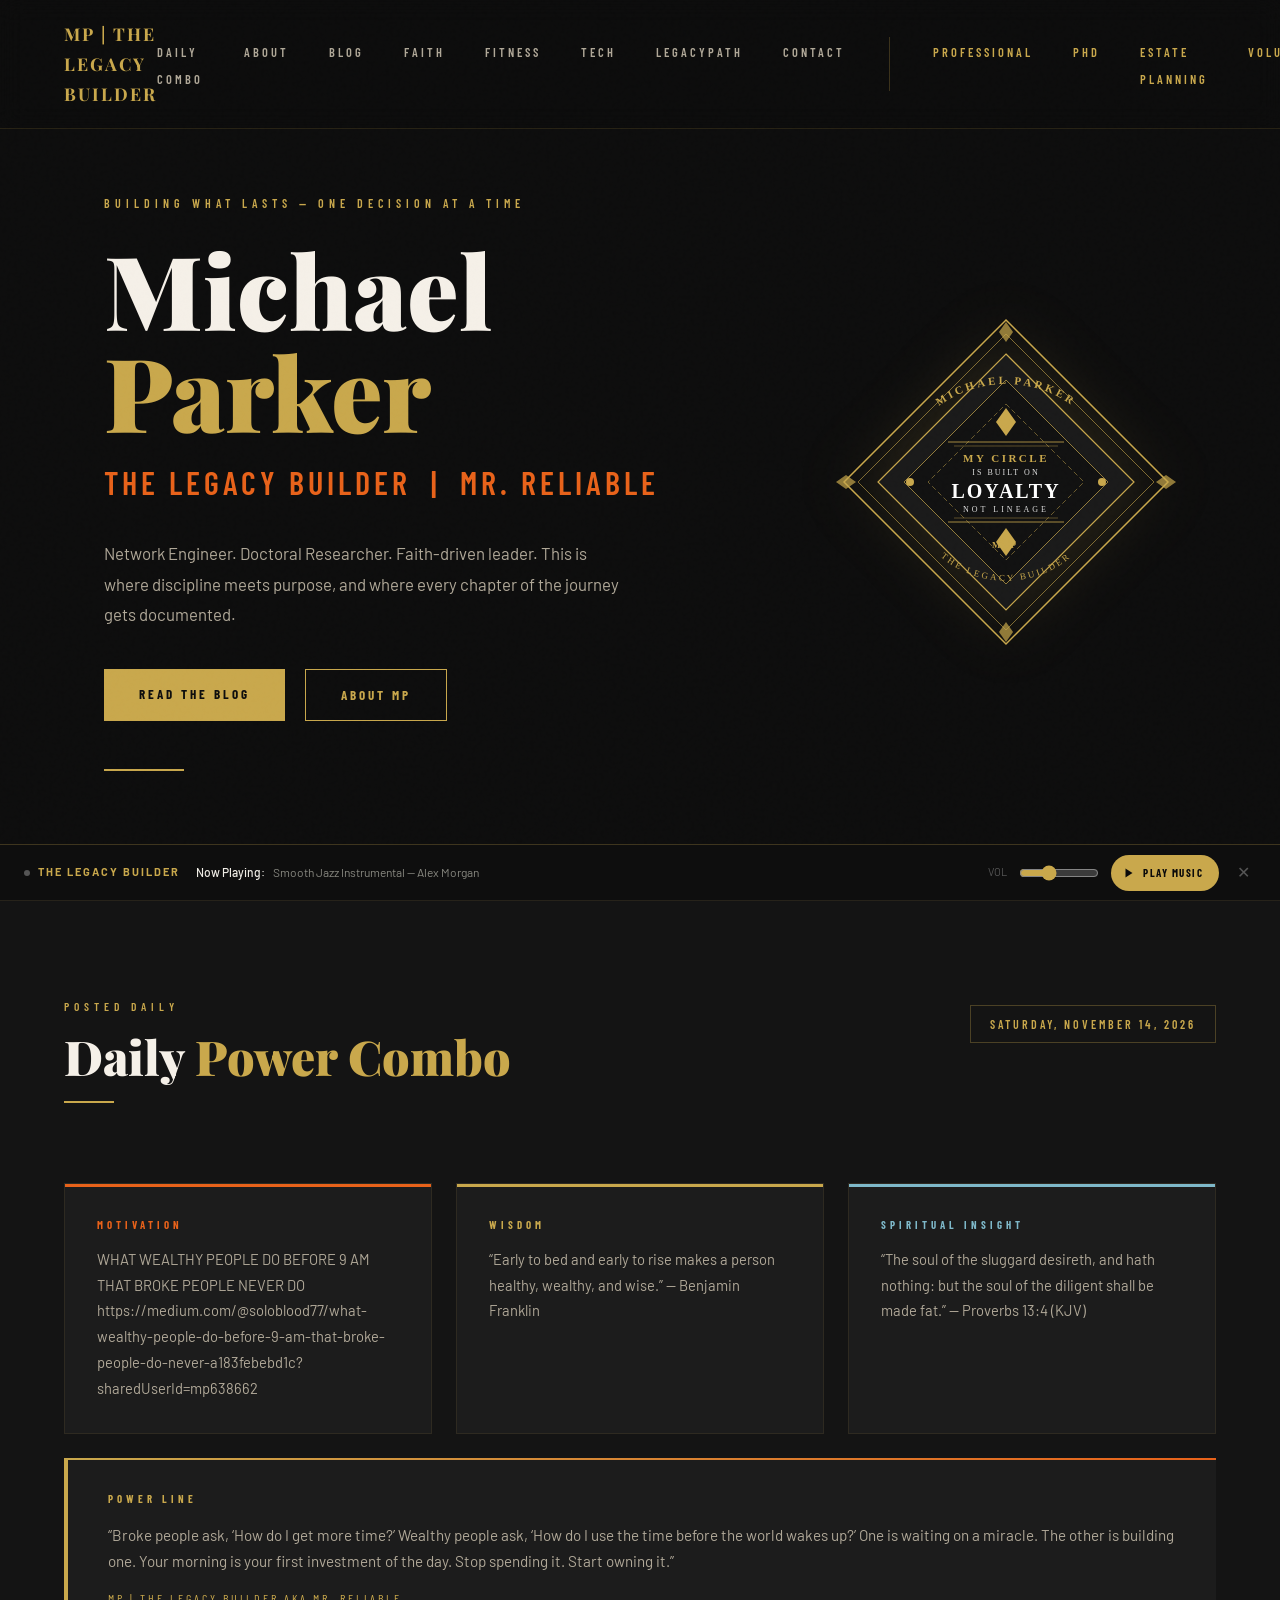
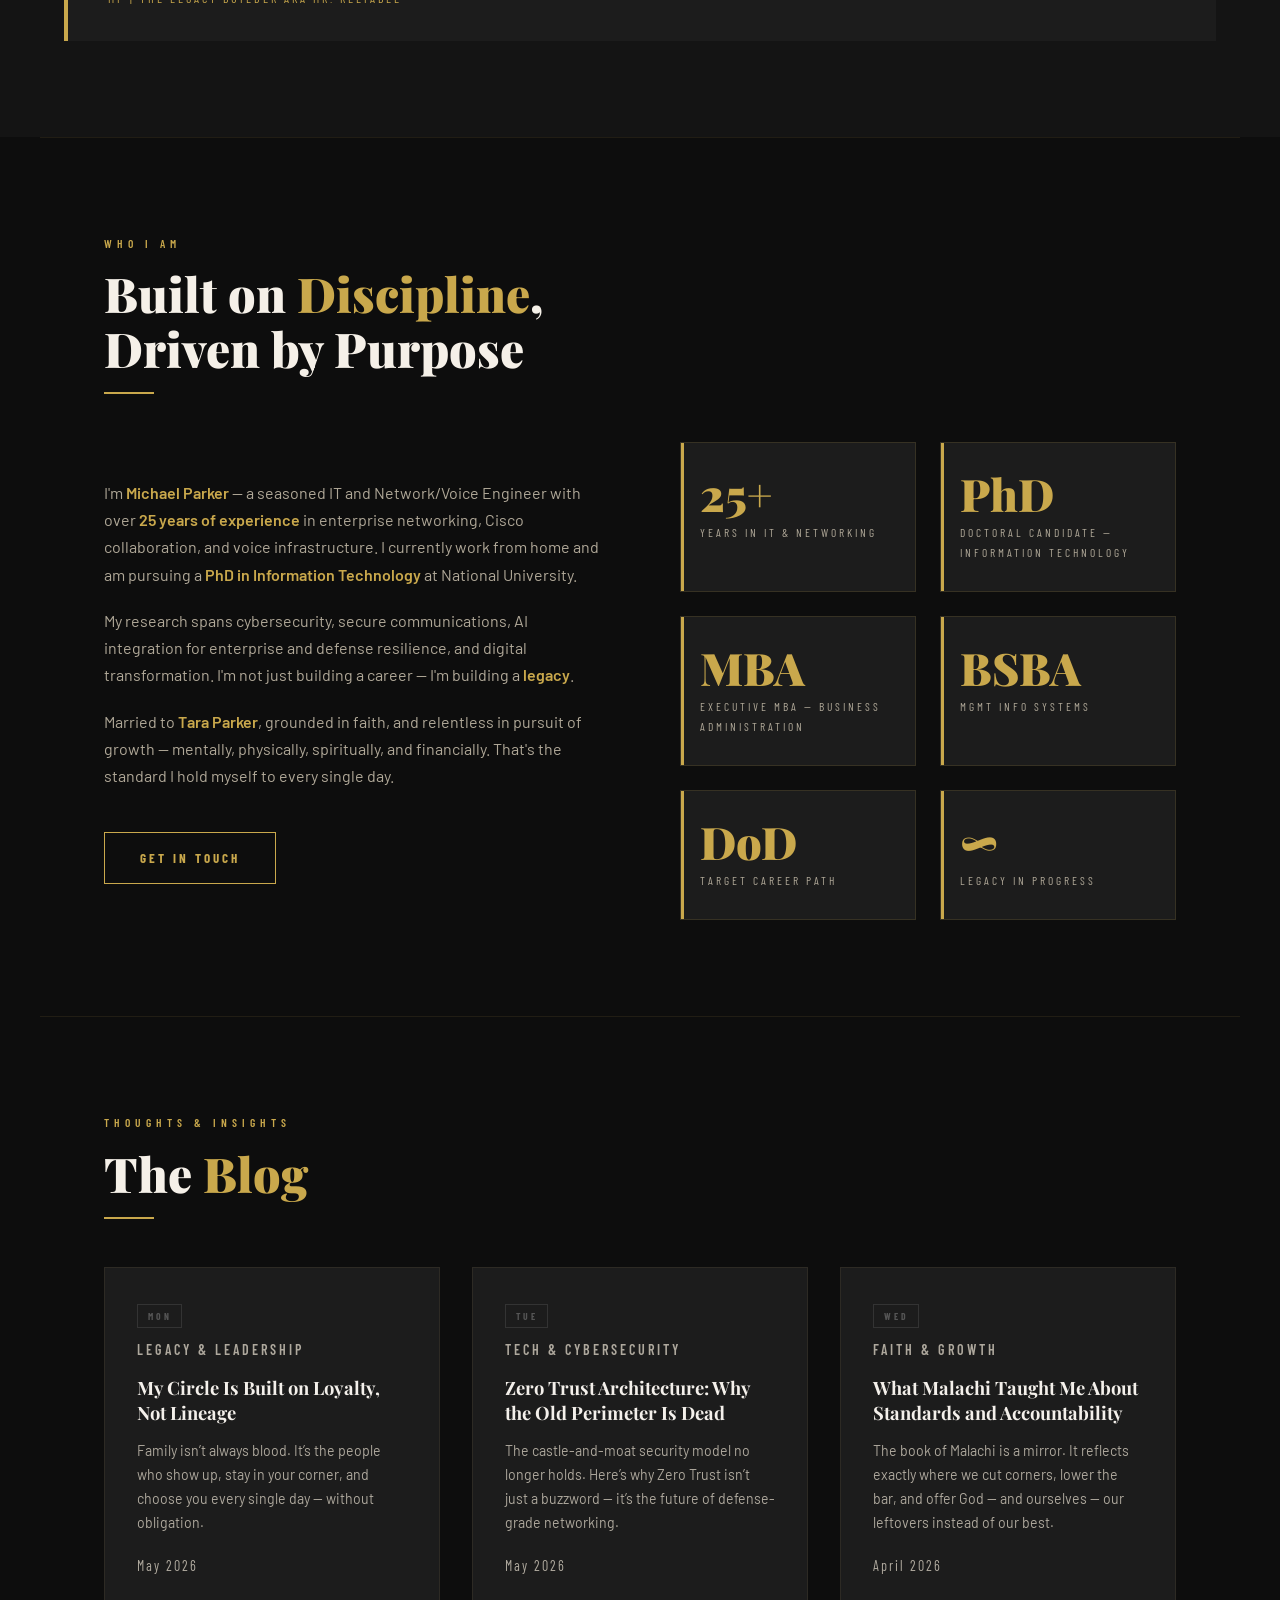
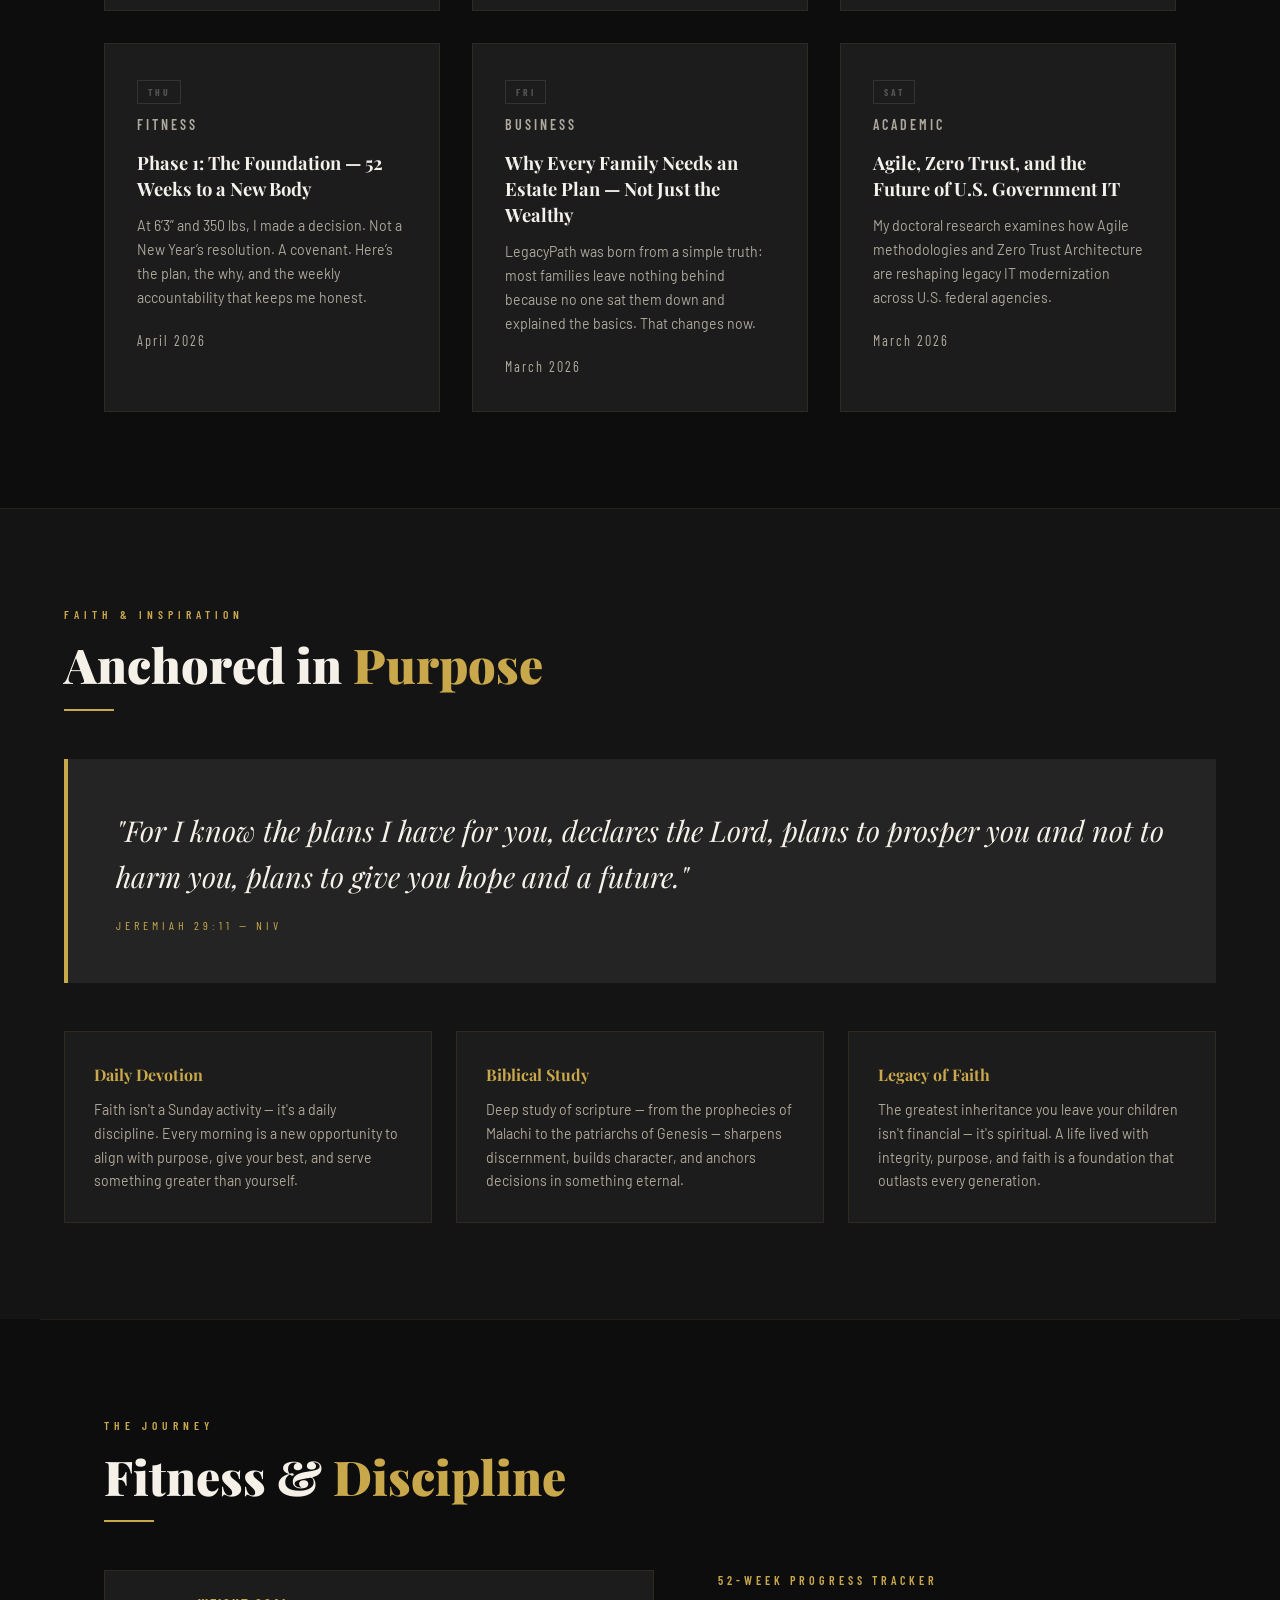
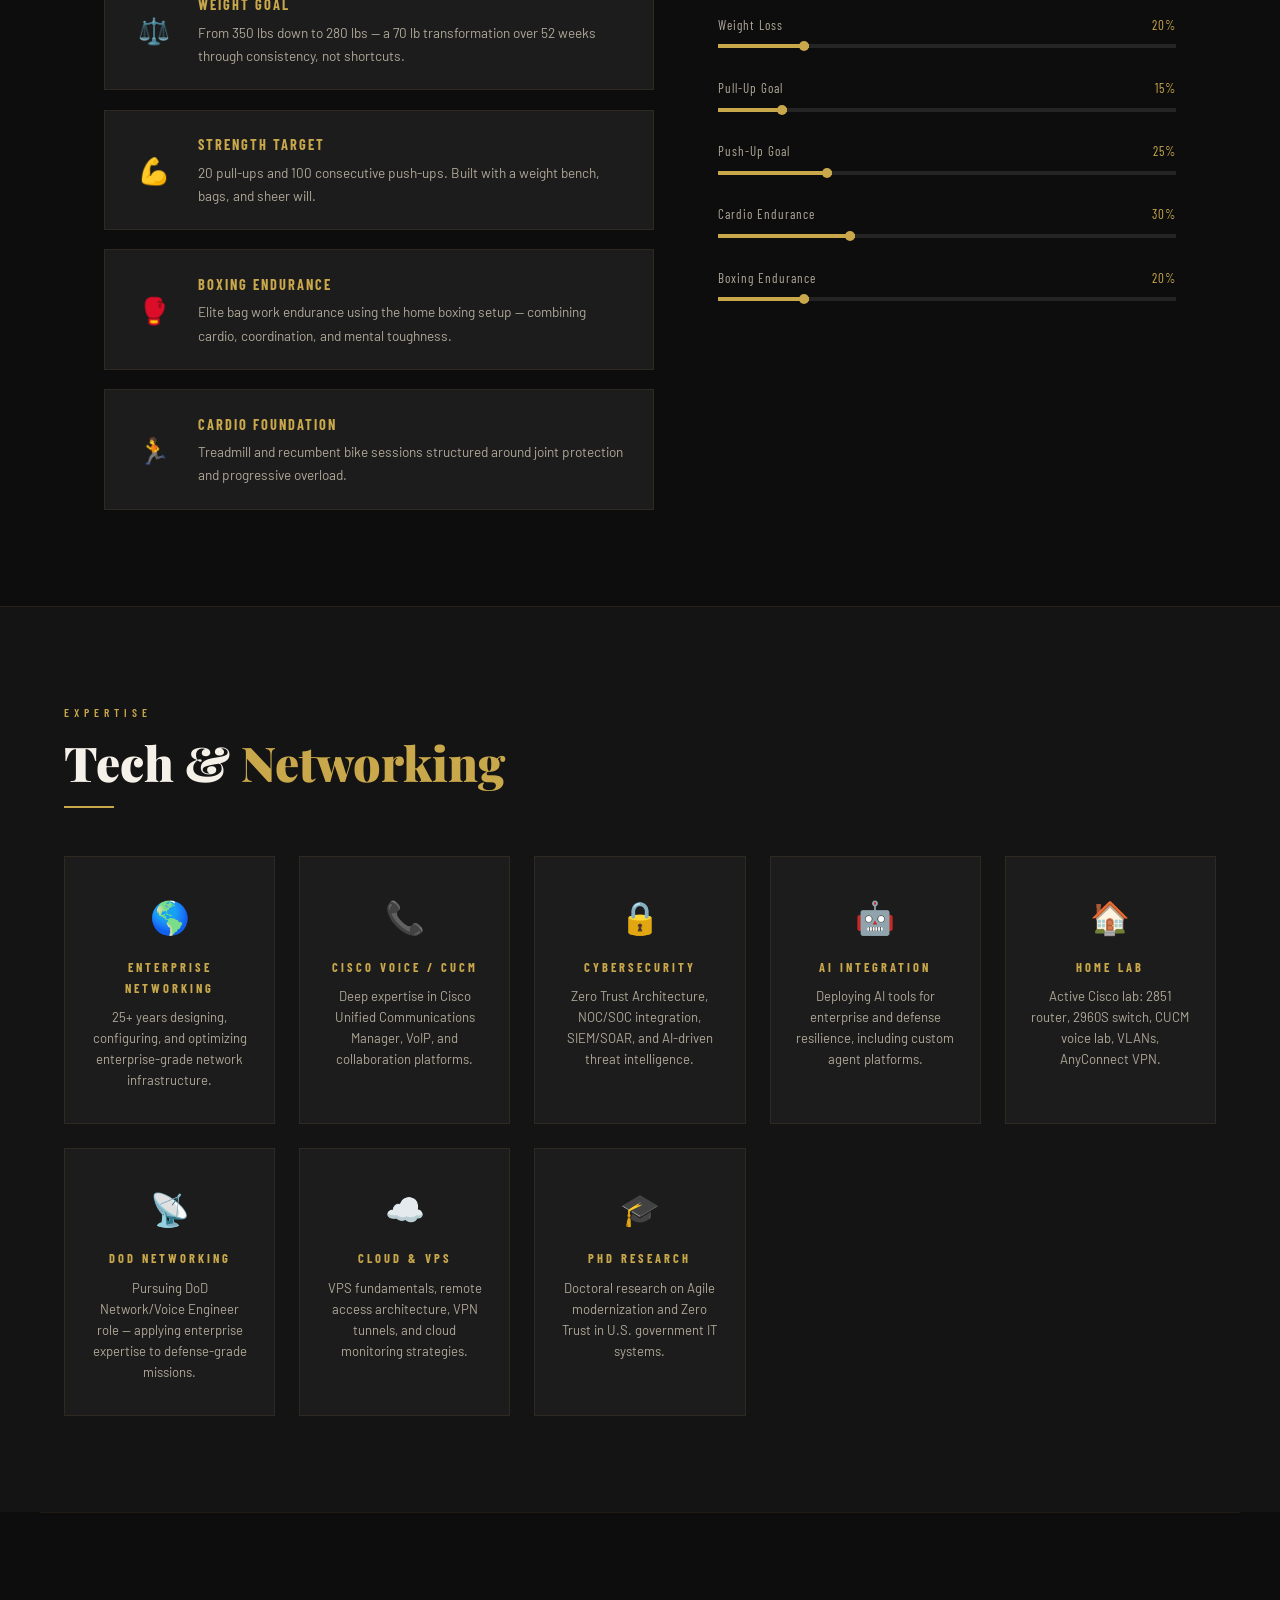
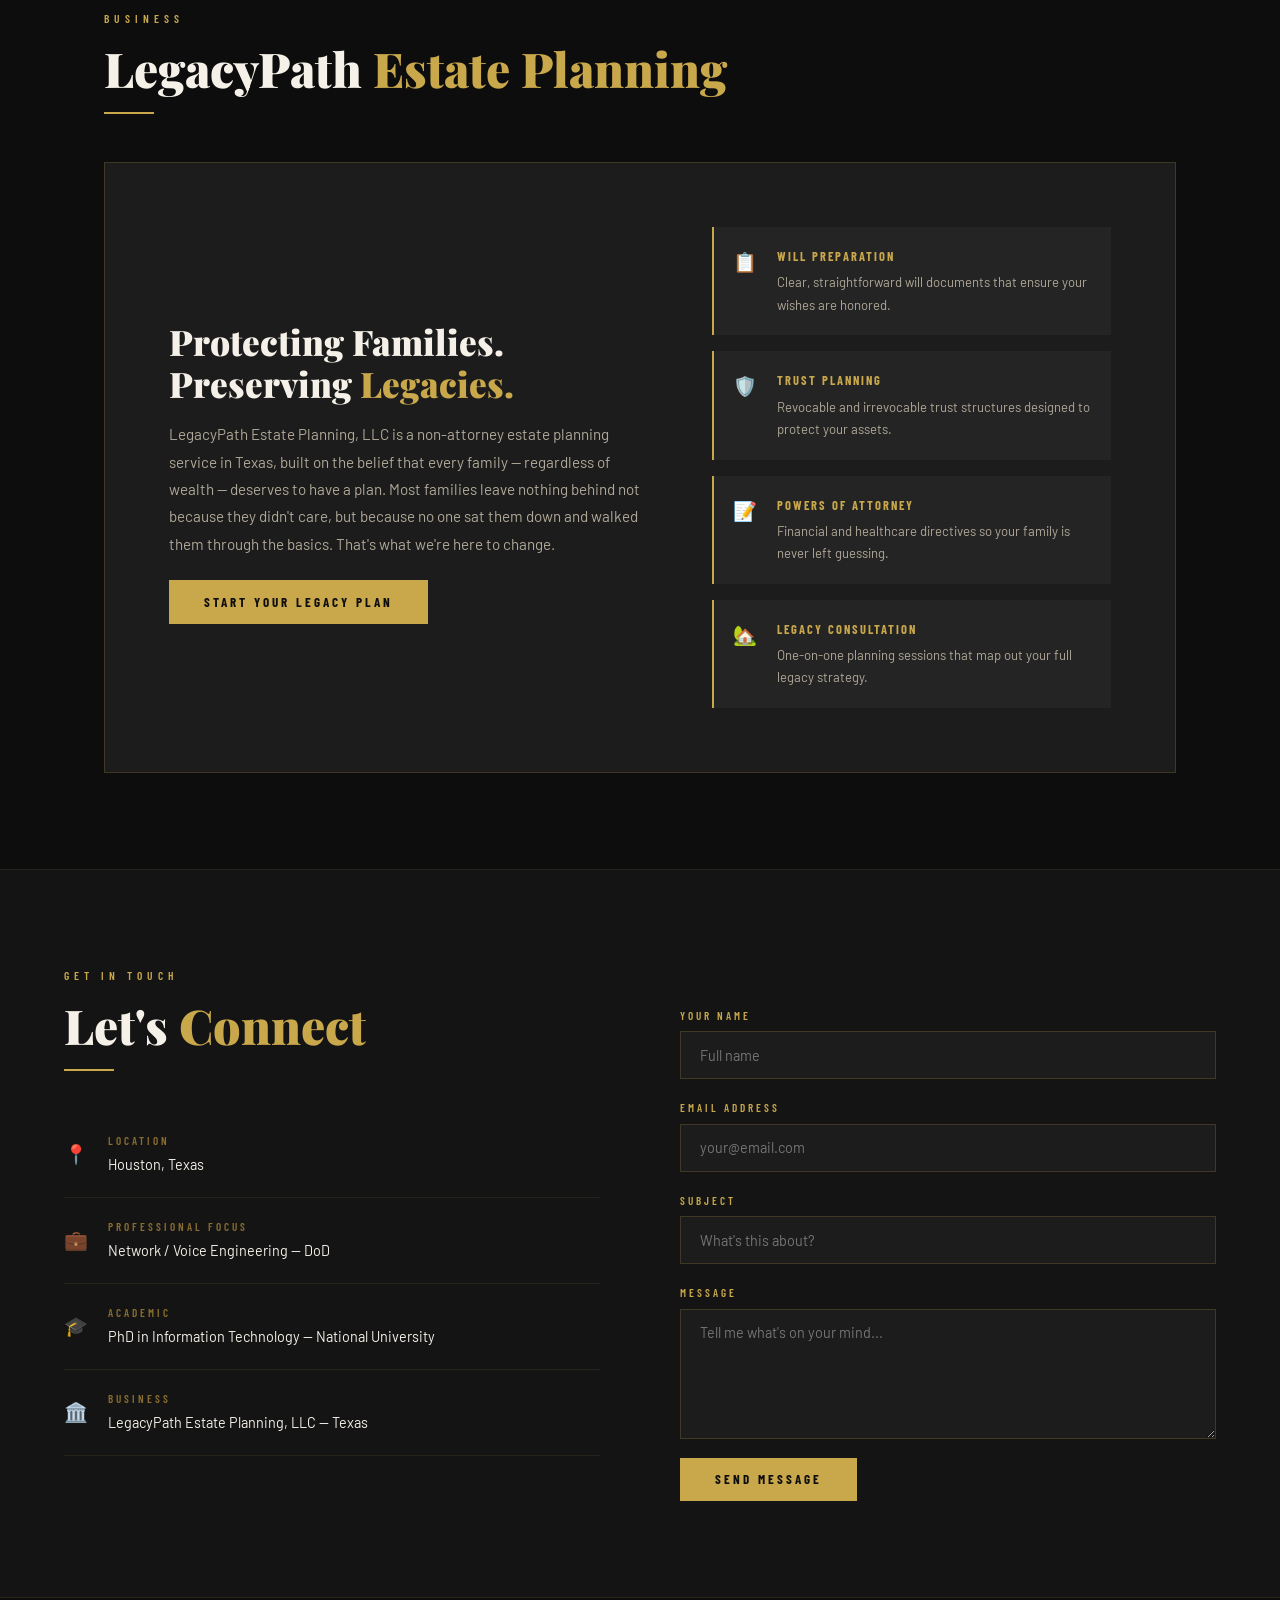
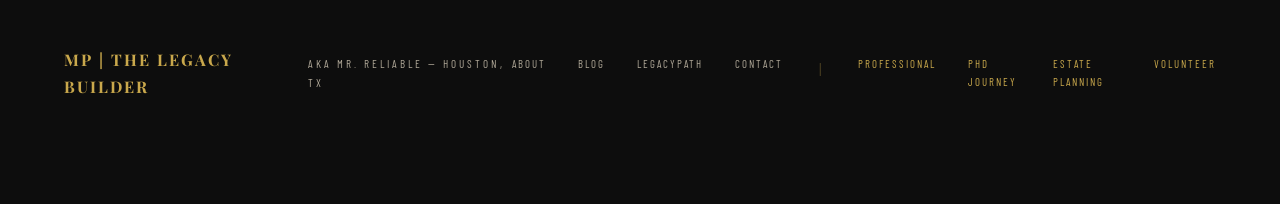
==== commit 731a9a9e: "Daily Power Combo — Saturday, November 14, 2026" ====
--- a/index.html
+++ b/index.html
@@ -1068,30 +1068,35 @@
         <h2 class="section-title reveal">Daily <span>Power Combo</span></h2>
         <div class="section-rule reveal"></div>
       </div>
-      <div class="combo-date reveal">Sunday, October 4, 2026</div>
+      <div class="combo-date reveal">Saturday, November 14, 2026</div>
     </div>
 
     <div class="combo-grid">
       <div class="combo-card motivation reveal">
         <p class="combo-card-label">Motivation</p>
-        <p>You may never get the spotlight. You may never get the long chapter. Show up anyway. The person who prepares in obscurity is the one who is ready when the door finally opens. Do not wait for a bigger stage to give your best. Your next small act of faithfulness may be the moment that defines everything.</p>
+        <p>WHAT WEALTHY PEOPLE DO BEFORE 9 AM THAT BROKE PEOPLE NEVER DO
+
+https://medium.com/@soloblood77/what-wealthy-people-do-before-9-am-that-broke-people-do-never-a183febebd1c?sharedUserId=mp638662</p>
       </div>
       <div class="combo-card wisdom reveal">
         <p class="combo-card-label">Wisdom</p>
-        <p>Visibility and significance are not the same thing. Melchizedek appears in three verses, yet he is still being studied thousands of years later. Most people chase being seen. The wise build something worth remembering. Measure your life by the weight of your obedience, not the length of your appearance.</p>
+        <p>“Early to bed and early to rise makes a person healthy, wealthy, and wise.”
+— Benjamin Franklin</p>
       </div>
       <div class="combo-card spiritual reveal">
         <p class="combo-card-label">Spiritual Insight</p>
-        <p>&quot;Blessed be Abram of God Most High, possessor of heaven and earth.&quot; (Genesis 14:19)
-
-Melchizedek did not come to Abraham to be honored. He came to bless. His role was brief, but he was positioned by God at exactly the right time, with exactly what was needed: bread, wine, and a blessing. God does not waste a moment surrendered to Him. When you stand faithfully in your assignment, heaven writes the impact into history.</p>
+        <p>“The soul of the sluggard desireth, and hath nothing: but the soul of the diligent shall be made fat.”
+— Proverbs 13:4 (KJV)</p>
       </div>
     </div>
 
     <div class="combo-powerline reveal">
       <div class="combo-powerline-label">Power Line</div>
       <p>
-        Your screen time may be short. Your legacy does not have to be.
+        “Broke people ask, ‘How do I get more time?’
+Wealthy people ask, ‘How do I use the time before the world wakes up?’
+One is waiting on a miracle. The other is building one.
+Your morning is your first investment of the day. Stop spending it. Start owning it.”
         <span>MP | The Legacy Builder AKA Mr. Reliable</span>
       </p>
     </div>
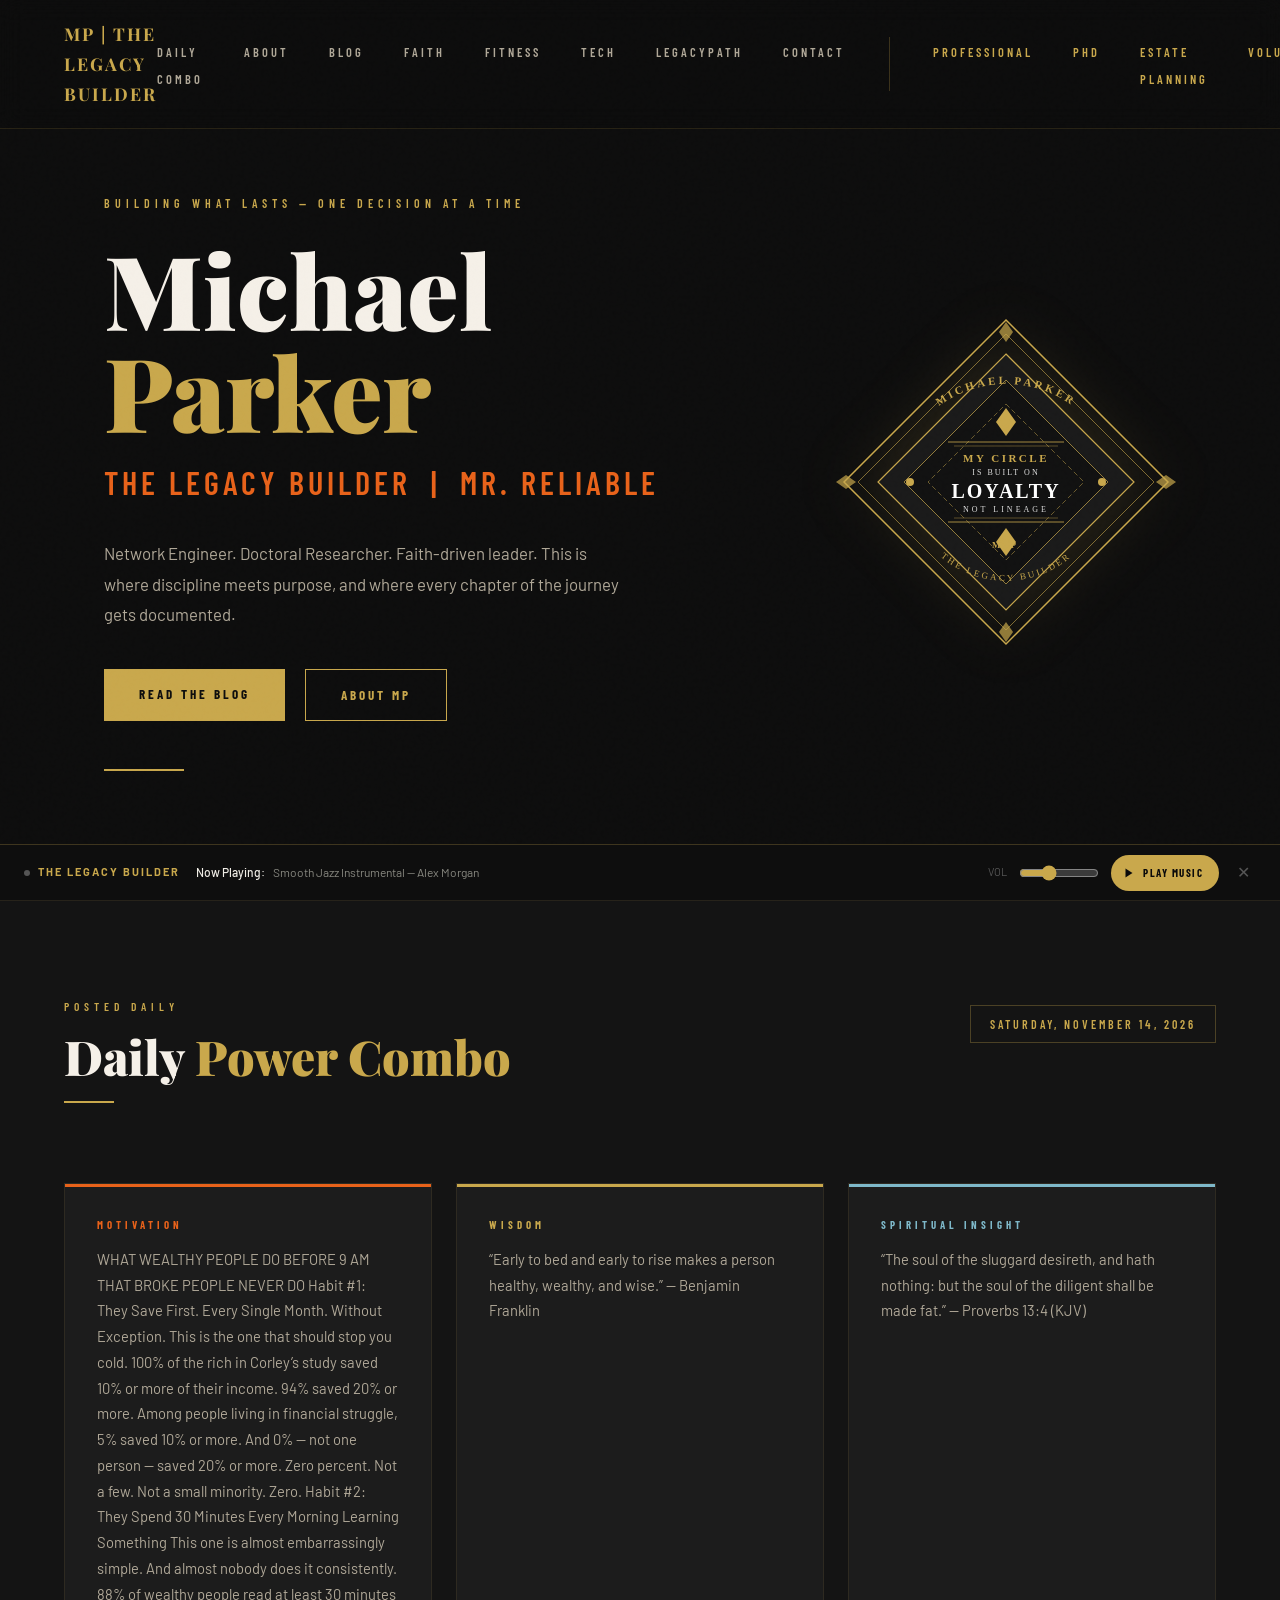
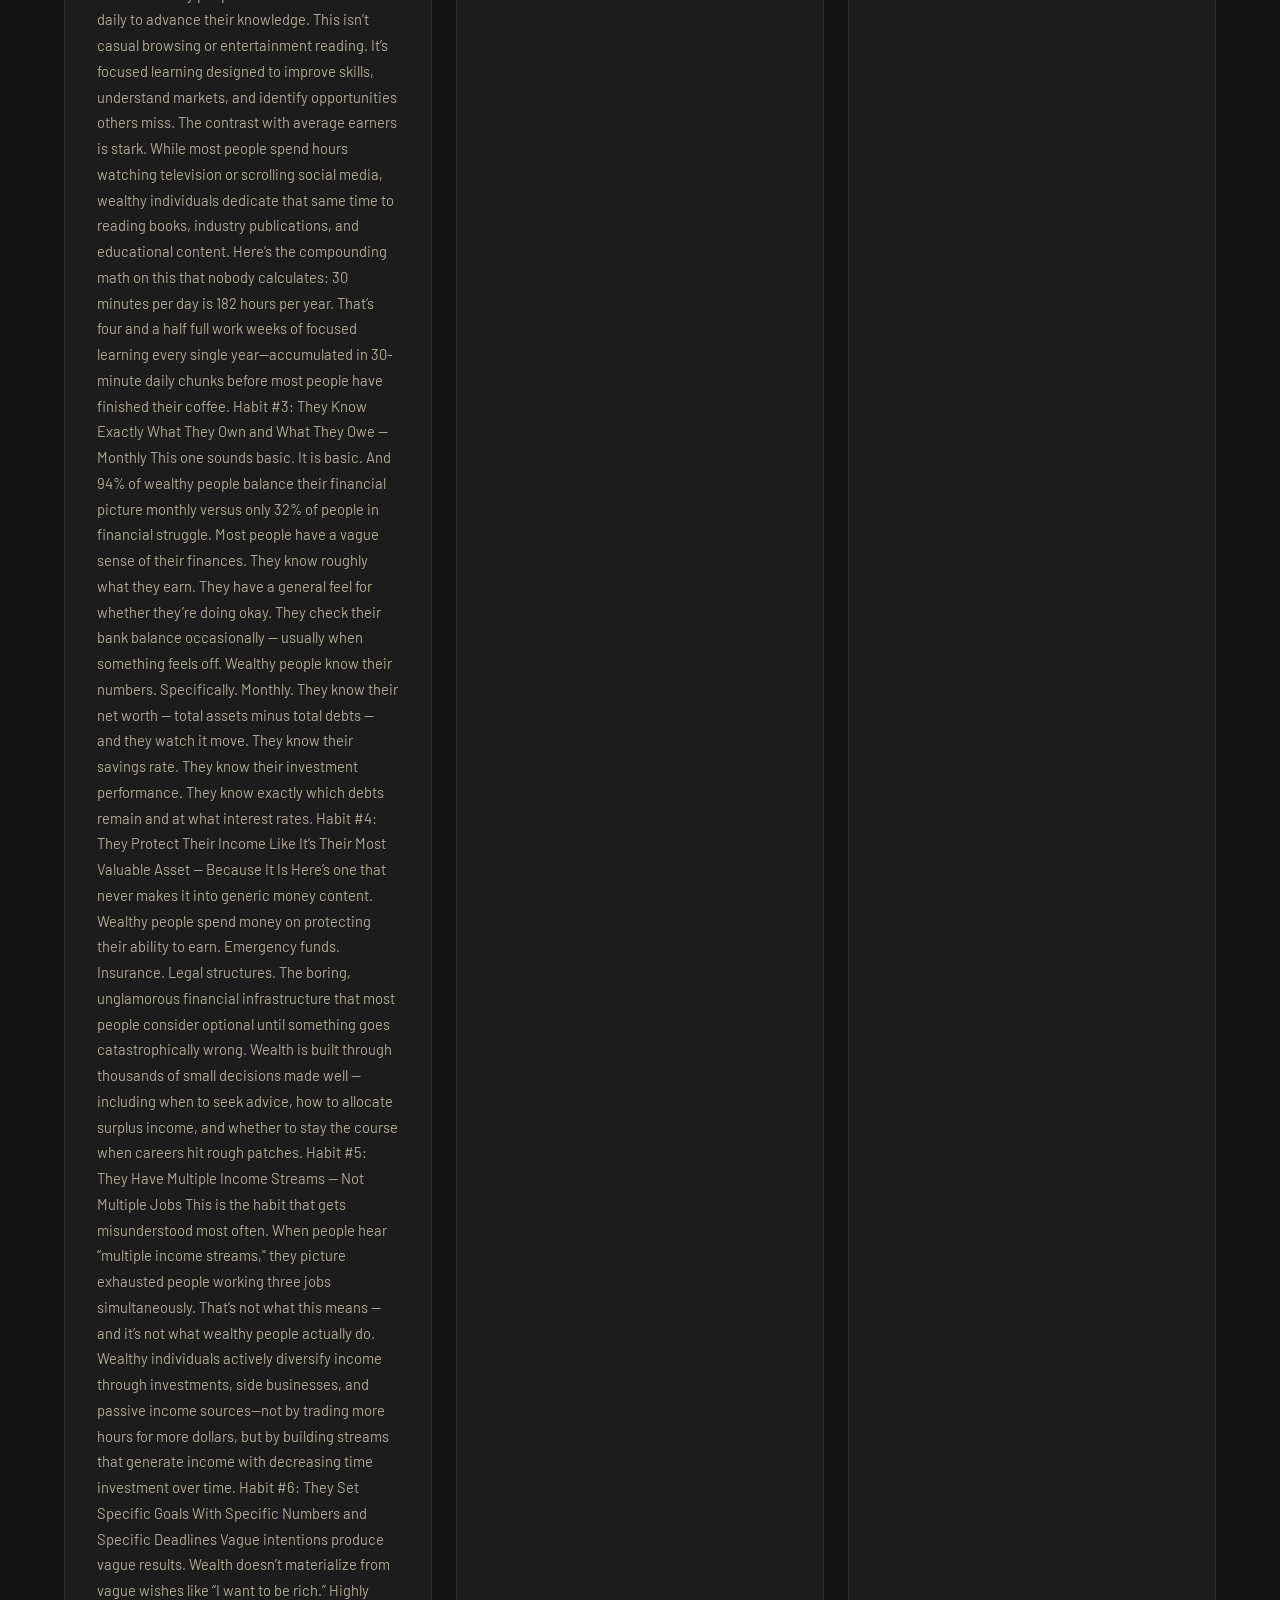
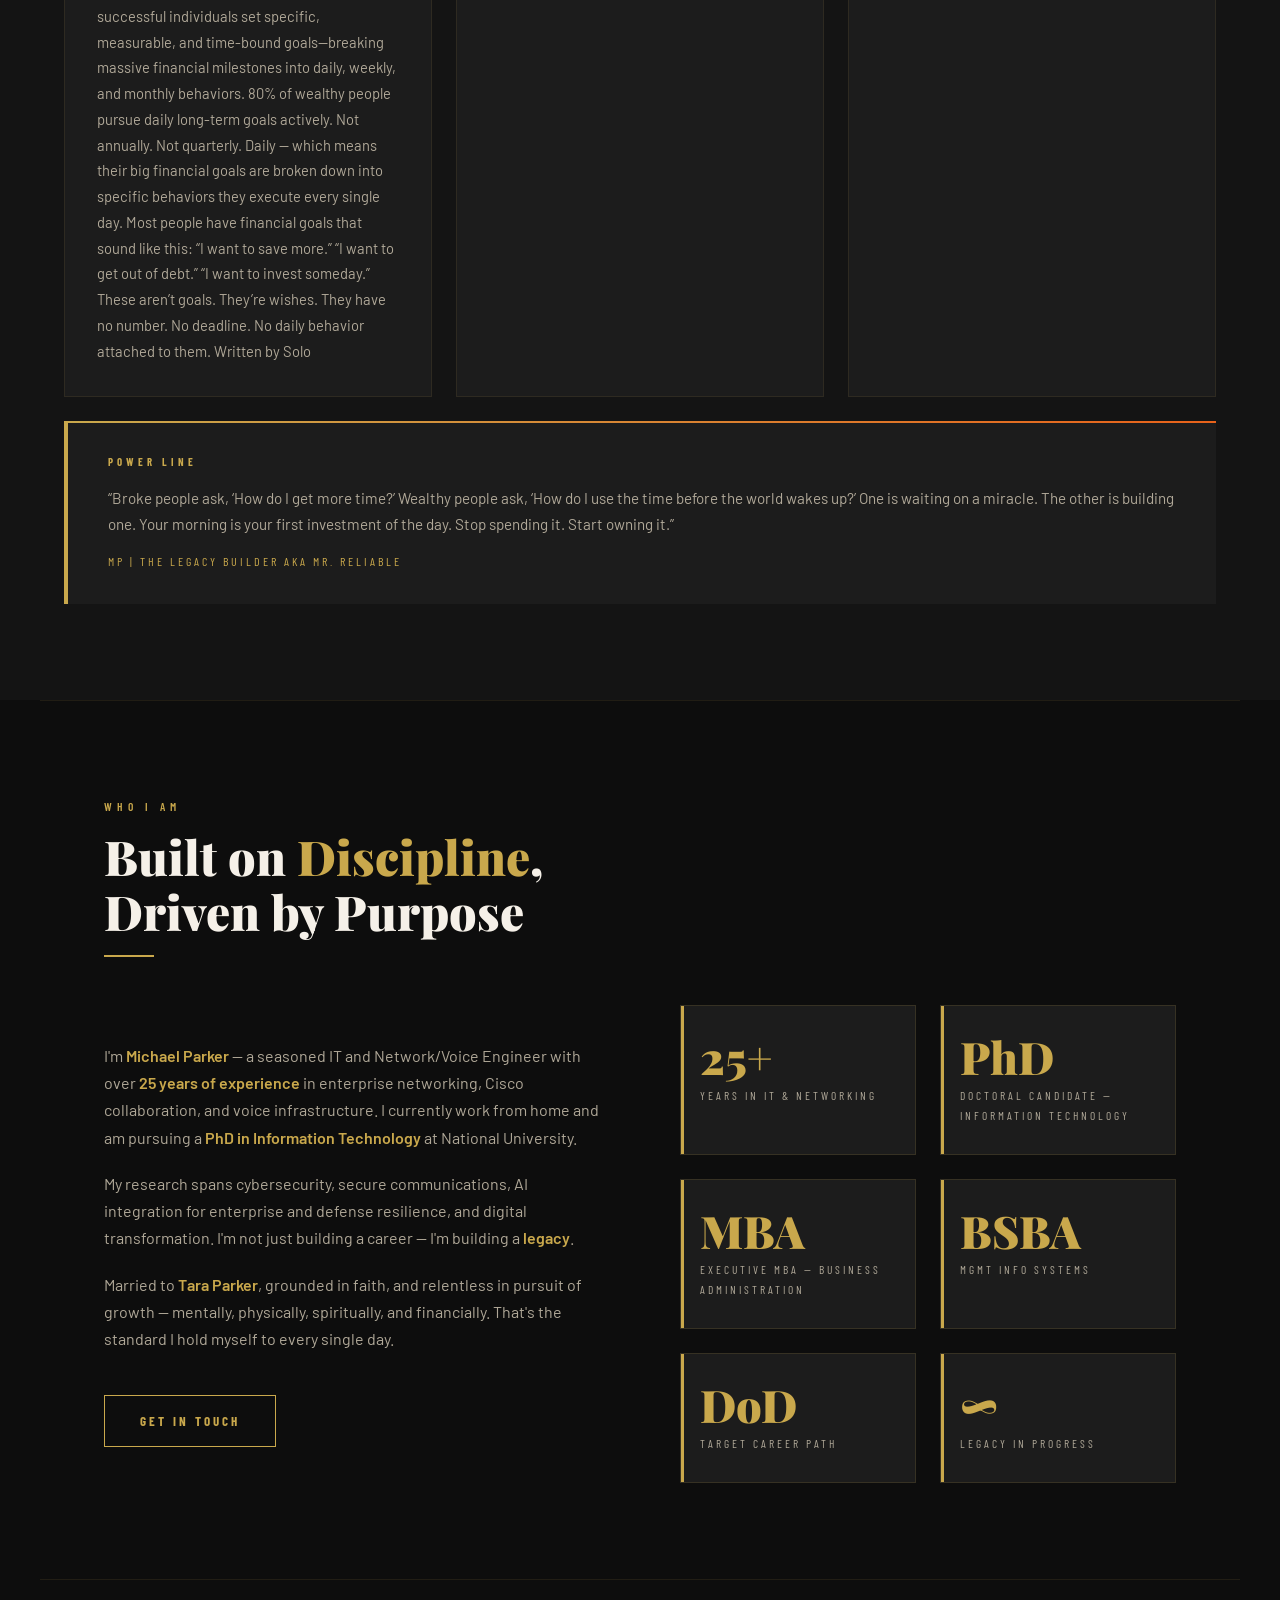
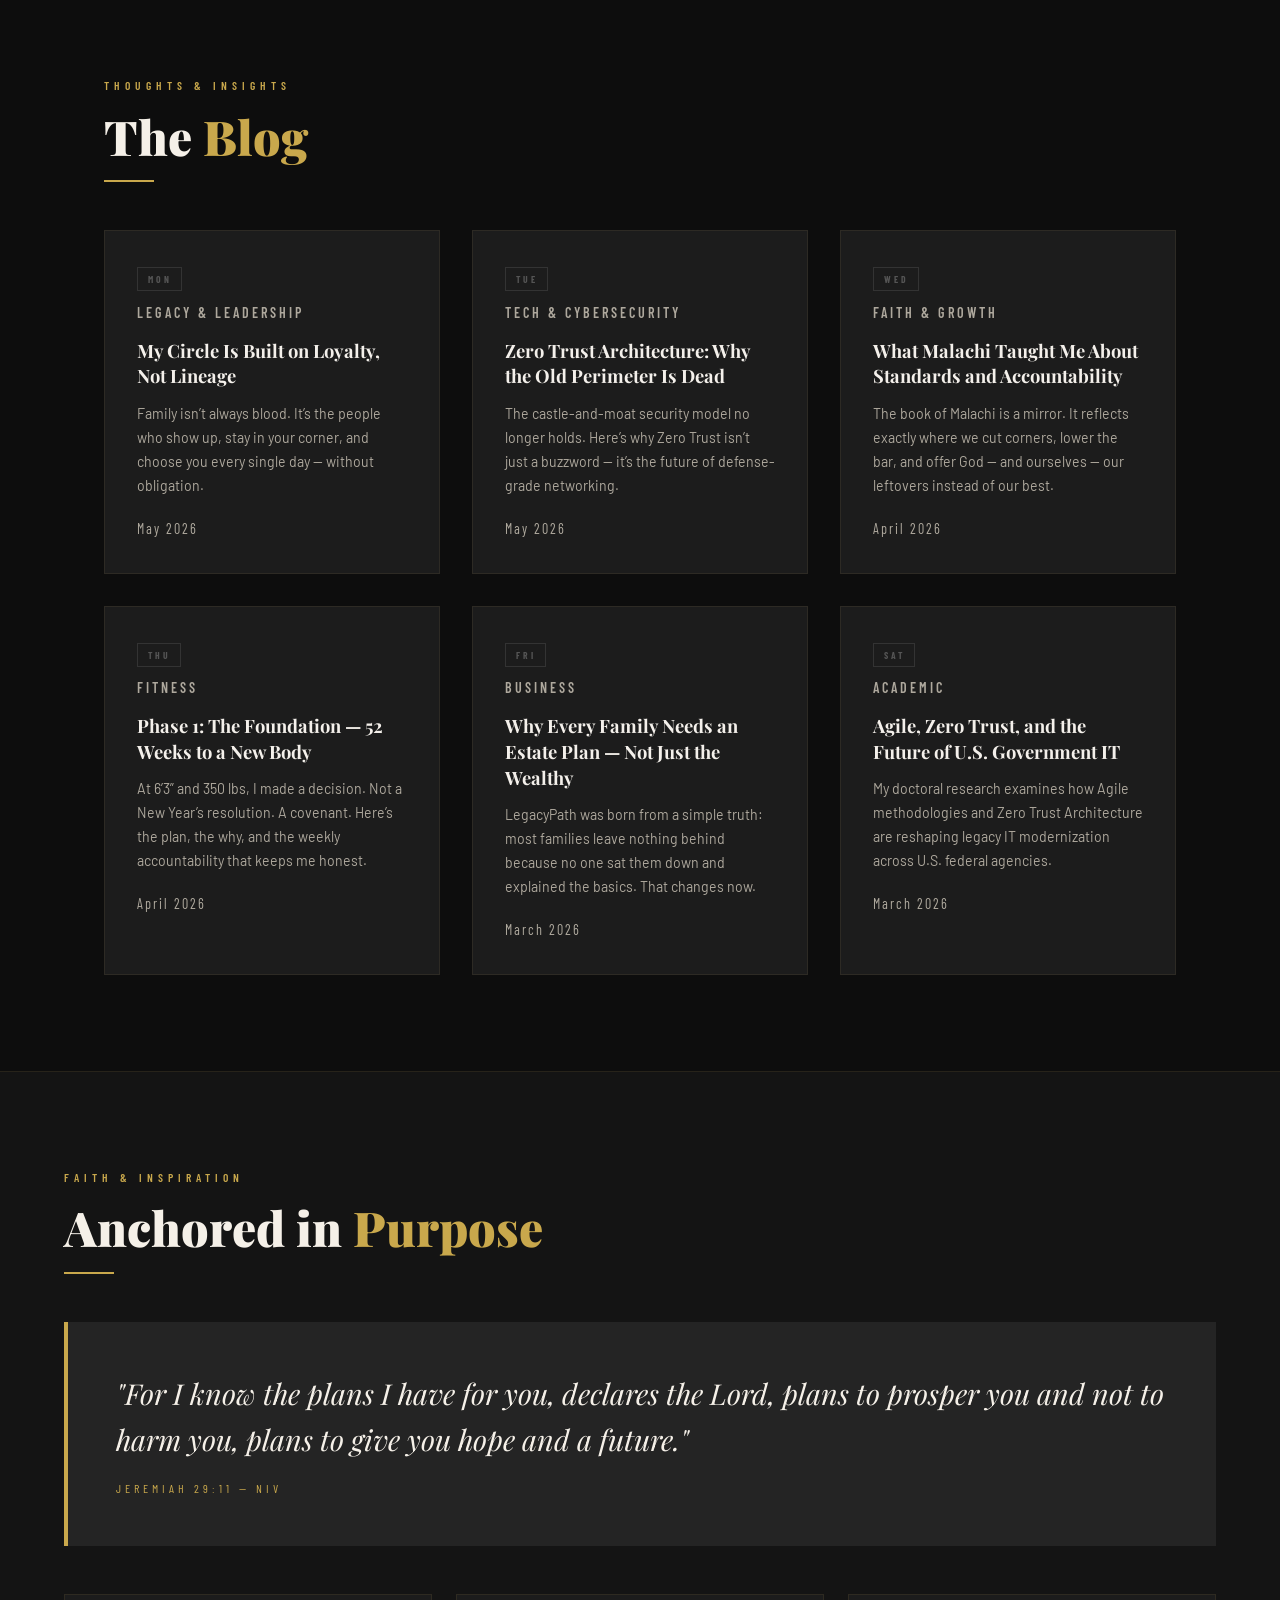
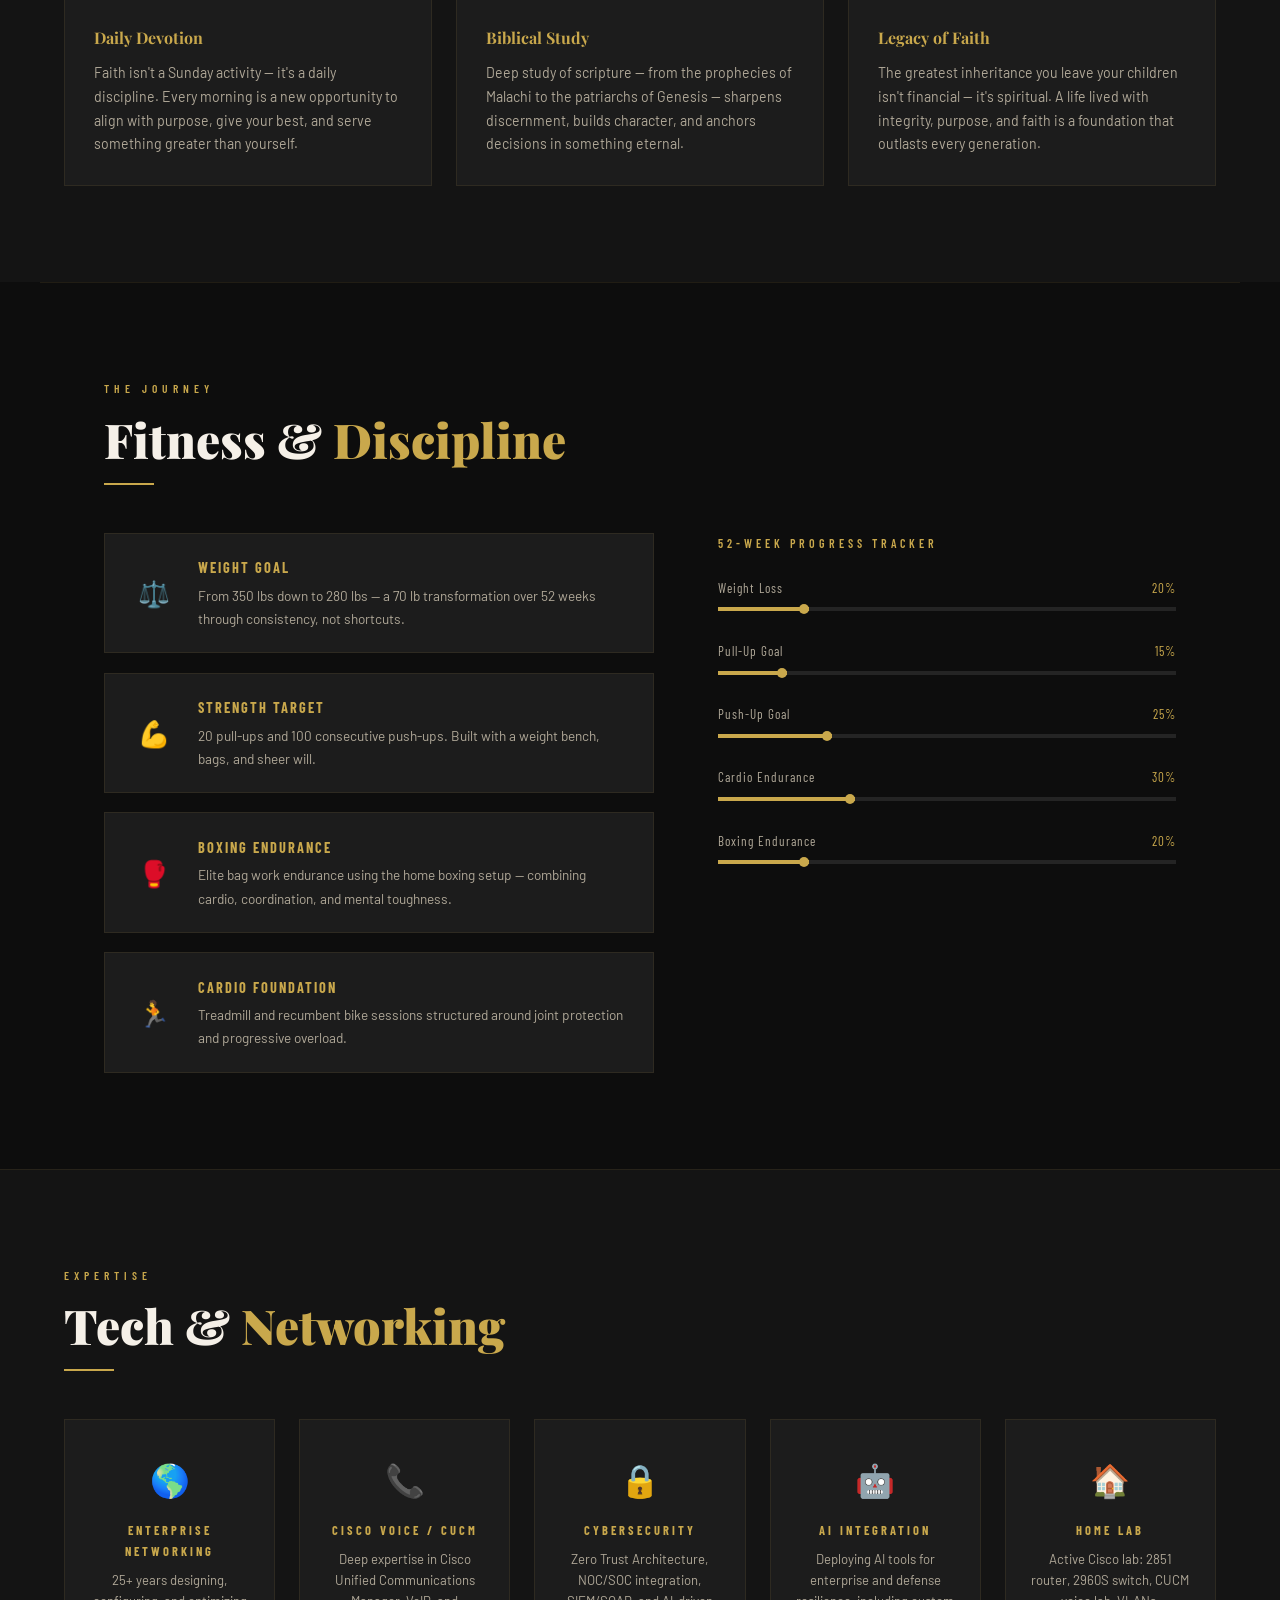
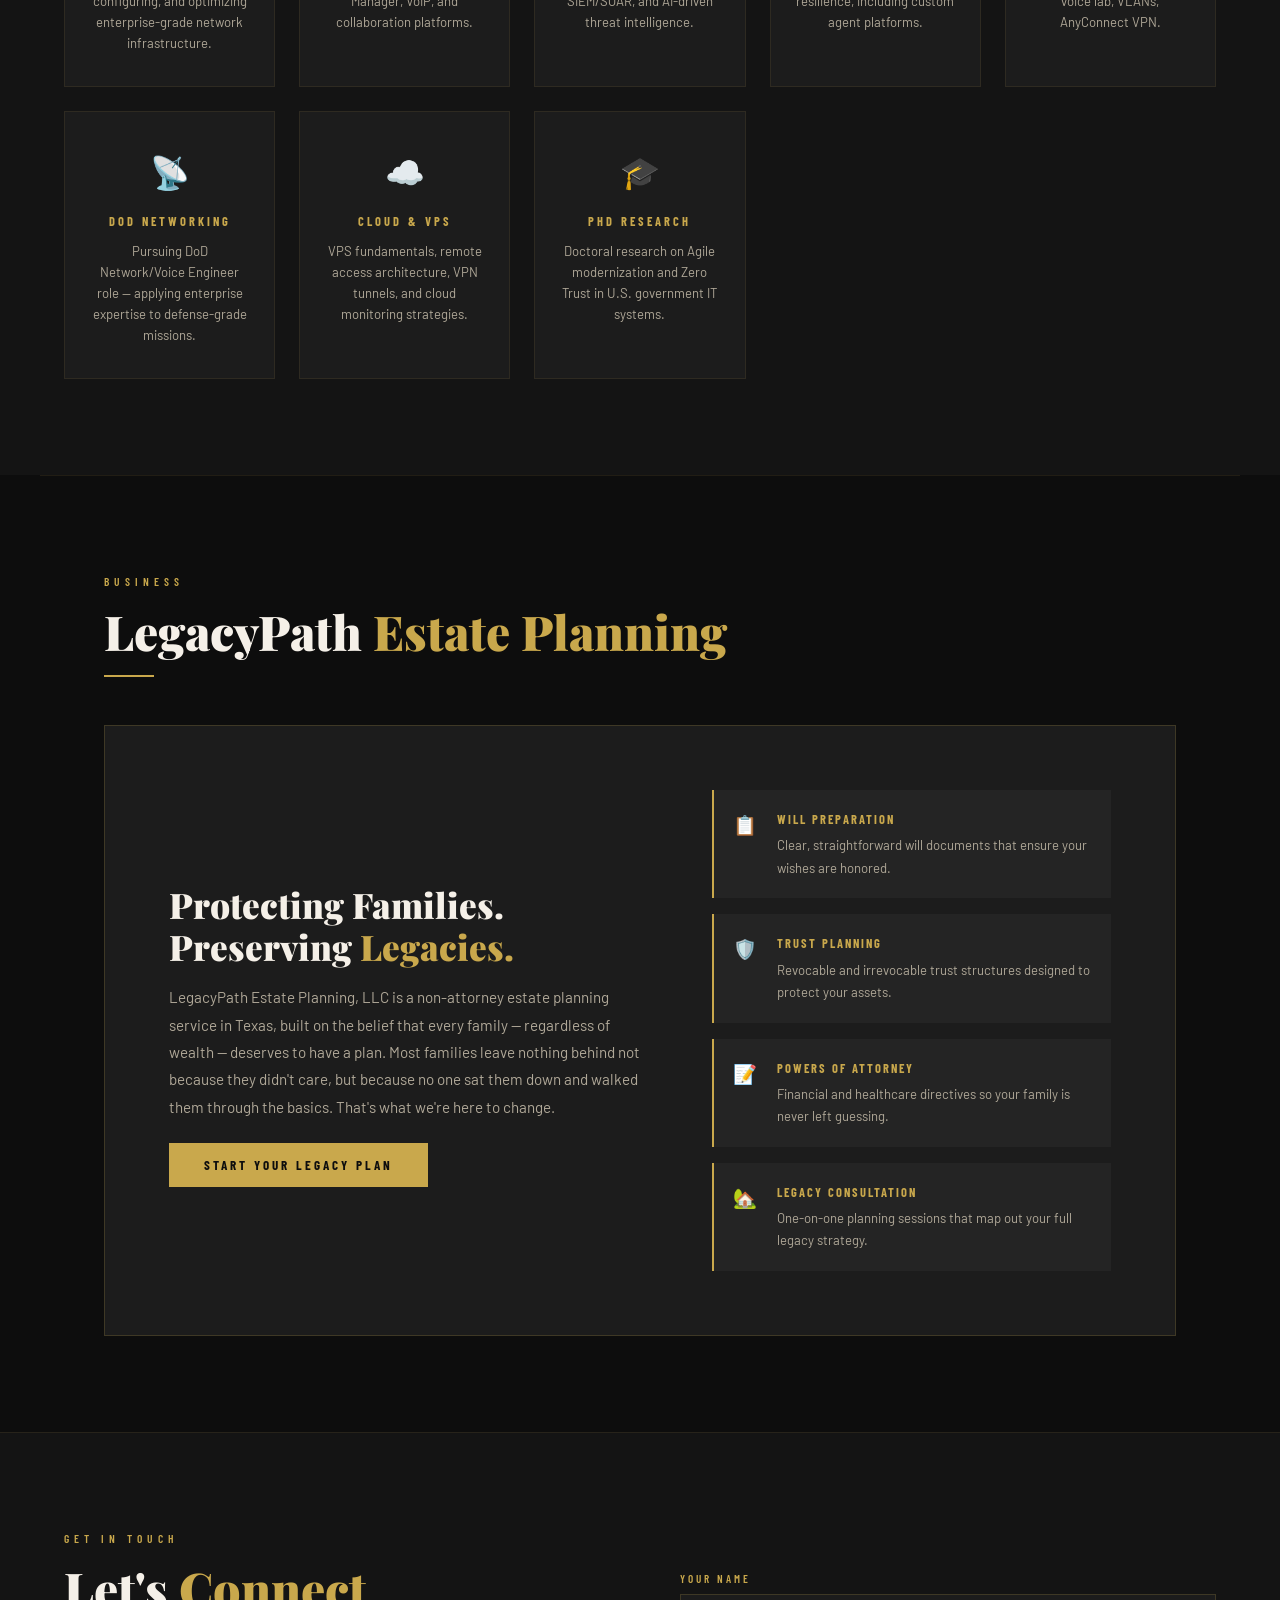
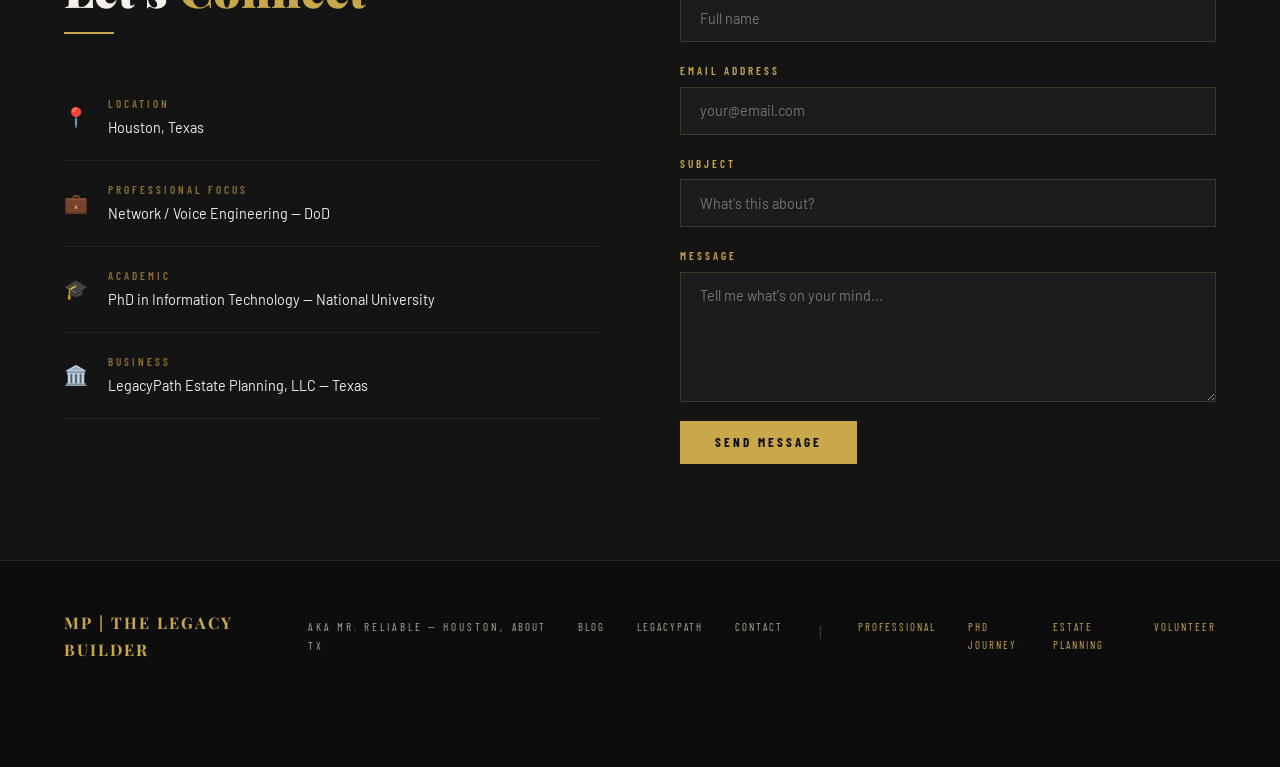
==== commit fb3b6a38: "Daily Power Combo — Saturday, November 14, 2026" ====
--- a/index.html
+++ b/index.html
@@ -1076,7 +1076,52 @@
         <p class="combo-card-label">Motivation</p>
         <p>WHAT WEALTHY PEOPLE DO BEFORE 9 AM THAT BROKE PEOPLE NEVER DO
 
-https://medium.com/@soloblood77/what-wealthy-people-do-before-9-am-that-broke-people-do-never-a183febebd1c?sharedUserId=mp638662</p>
+Habit #1: They Save First. Every Single Month. Without Exception.
+This is the one that should stop you cold.
+
+100% of the rich in Corley’s study saved 10% or more of their income. 94% saved 20% or more. Among people living in financial struggle, 5% saved 10% or more. And 0% — not one person — saved 20% or more.
+
+Zero percent. Not a few. Not a small minority. Zero.
+
+Habit #2: They Spend 30 Minutes Every Morning Learning Something
+This one is almost embarrassingly simple. And almost nobody does it consistently.
+
+88% of wealthy people read at least 30 minutes daily to advance their knowledge. This isn’t casual browsing or entertainment reading. It’s focused learning designed to improve skills, understand markets, and identify opportunities others miss.
+
+The contrast with average earners is stark. While most people spend hours watching television or scrolling social media, wealthy individuals dedicate that same time to reading books, industry publications, and educational content.
+
+Here’s the compounding math on this that nobody calculates: 30 minutes per day is 182 hours per year. That’s four and a half full work weeks of focused learning every single year—accumulated in 30-minute daily chunks before most people have finished their coffee.
+
+Habit #3: They Know Exactly What They Own and What They Owe — Monthly
+This one sounds basic. It is basic. And 94% of wealthy people balance their financial picture monthly versus only 32% of people in financial struggle.
+
+Most people have a vague sense of their finances. They know roughly what they earn. They have a general feel for whether they’re doing okay. They check their bank balance occasionally — usually when something feels off.
+Wealthy people know their numbers. Specifically. Monthly. They know their net worth — total assets minus total debts — and they watch it move. They know their savings rate. They know their investment performance. They know exactly which debts remain and at what interest rates.
+
+Habit #4: They Protect Their Income Like It’s Their Most Valuable Asset — Because It Is
+Here’s one that never makes it into generic money content.
+
+Wealthy people spend money on protecting their ability to earn. Emergency funds. Insurance. Legal structures. The boring, unglamorous financial infrastructure that most people consider optional until something goes catastrophically wrong.
+
+Wealth is built through thousands of small decisions made well — including when to seek advice, how to allocate surplus income, and whether to stay the course when careers hit rough patches.
+
+Habit #5: They Have Multiple Income Streams — Not Multiple Jobs
+This is the habit that gets misunderstood most often.
+
+When people hear “multiple income streams,&quot; they picture exhausted people working three jobs simultaneously. That’s not what this means — and it’s not what wealthy people actually do.
+
+Wealthy individuals actively diversify income through investments, side businesses, and passive income sources—not by trading more hours for more dollars, but by building streams that generate income with decreasing time investment over time.
+
+Habit #6: They Set Specific Goals With Specific Numbers and Specific Deadlines
+Vague intentions produce vague results.
+
+Wealth doesn’t materialize from vague wishes like “I want to be rich.” Highly successful individuals set specific, measurable, and time-bound goals—breaking massive financial milestones into daily, weekly, and monthly behaviors.
+
+80% of wealthy people pursue daily long-term goals actively. Not annually. Not quarterly. Daily — which means their big financial goals are broken down into specific behaviors they execute every single day.
+
+Most people have financial goals that sound like this: “I want to save more.” “I want to get out of debt.” “I want to invest someday.” These aren’t goals. They’re wishes. They have no number. No deadline. No daily behavior attached to them.
+
+Written by Solo</p>
       </div>
       <div class="combo-card wisdom reveal">
         <p class="combo-card-label">Wisdom</p>
